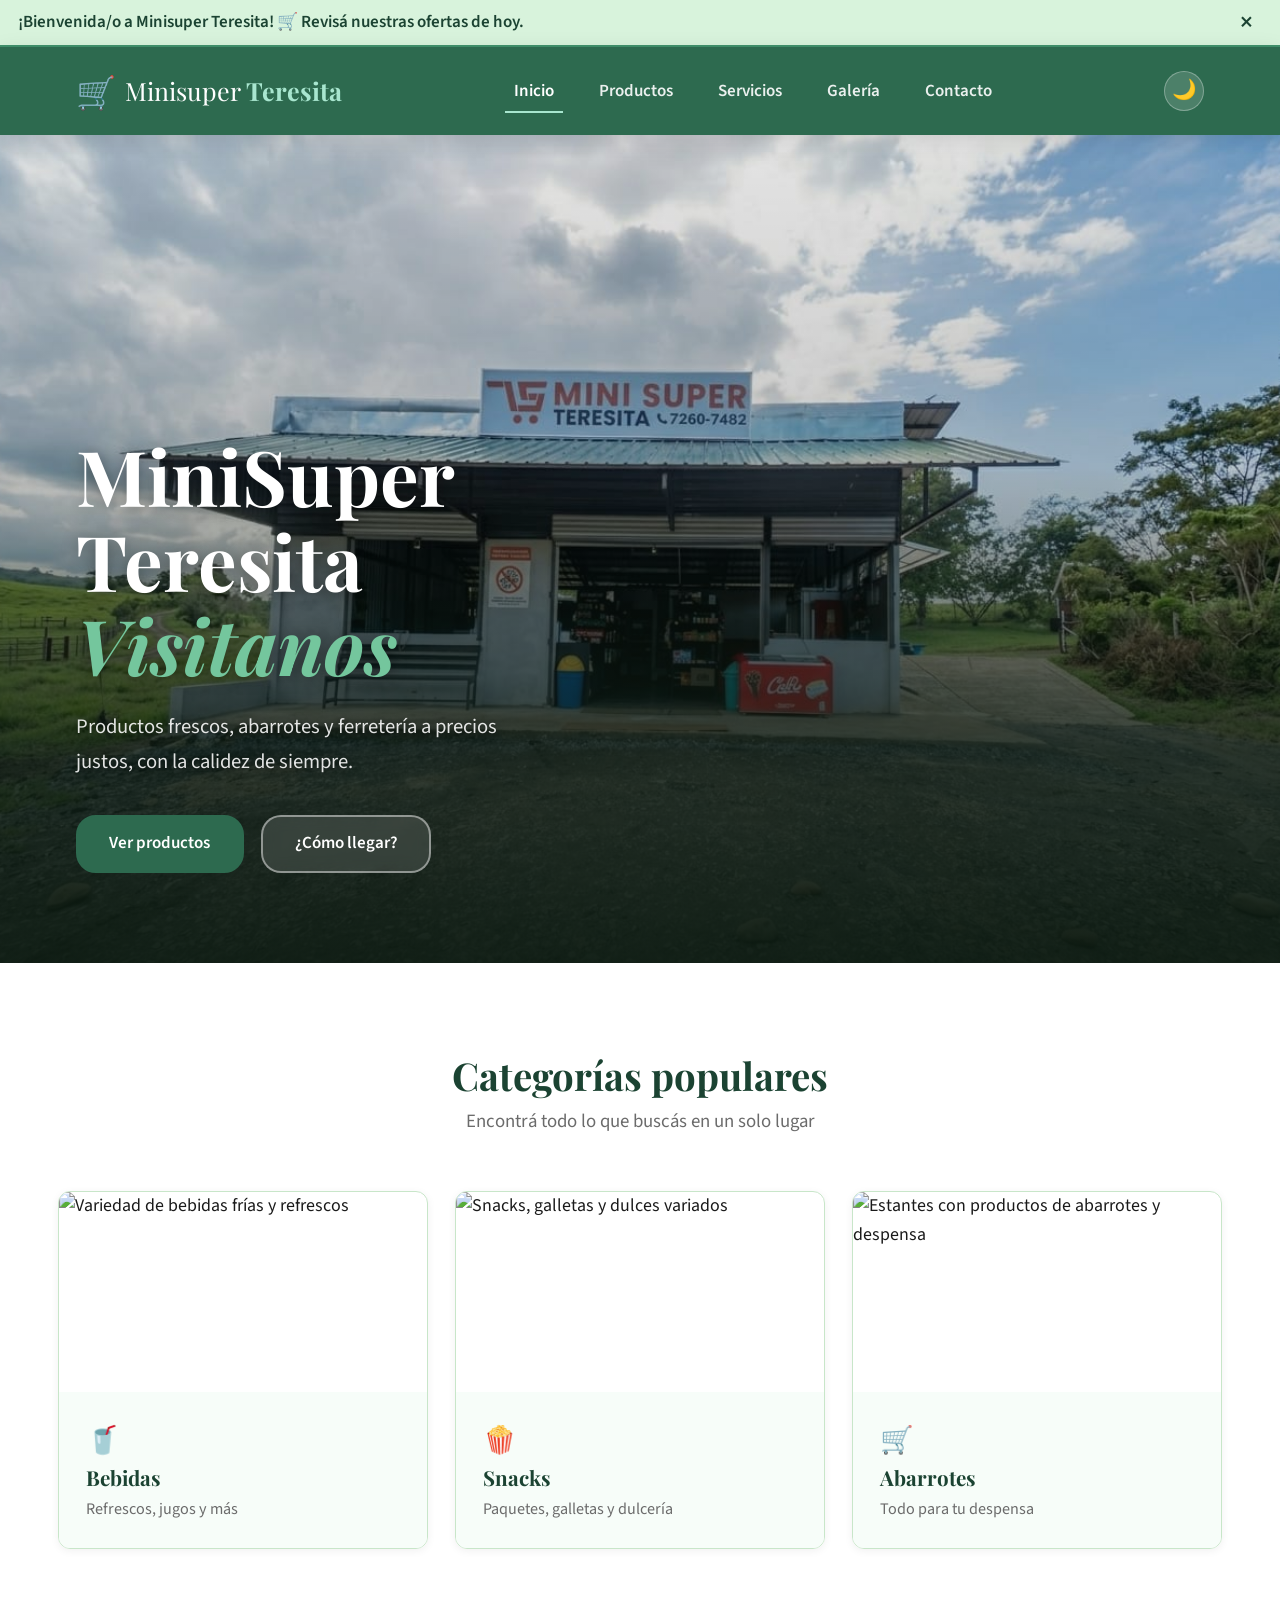
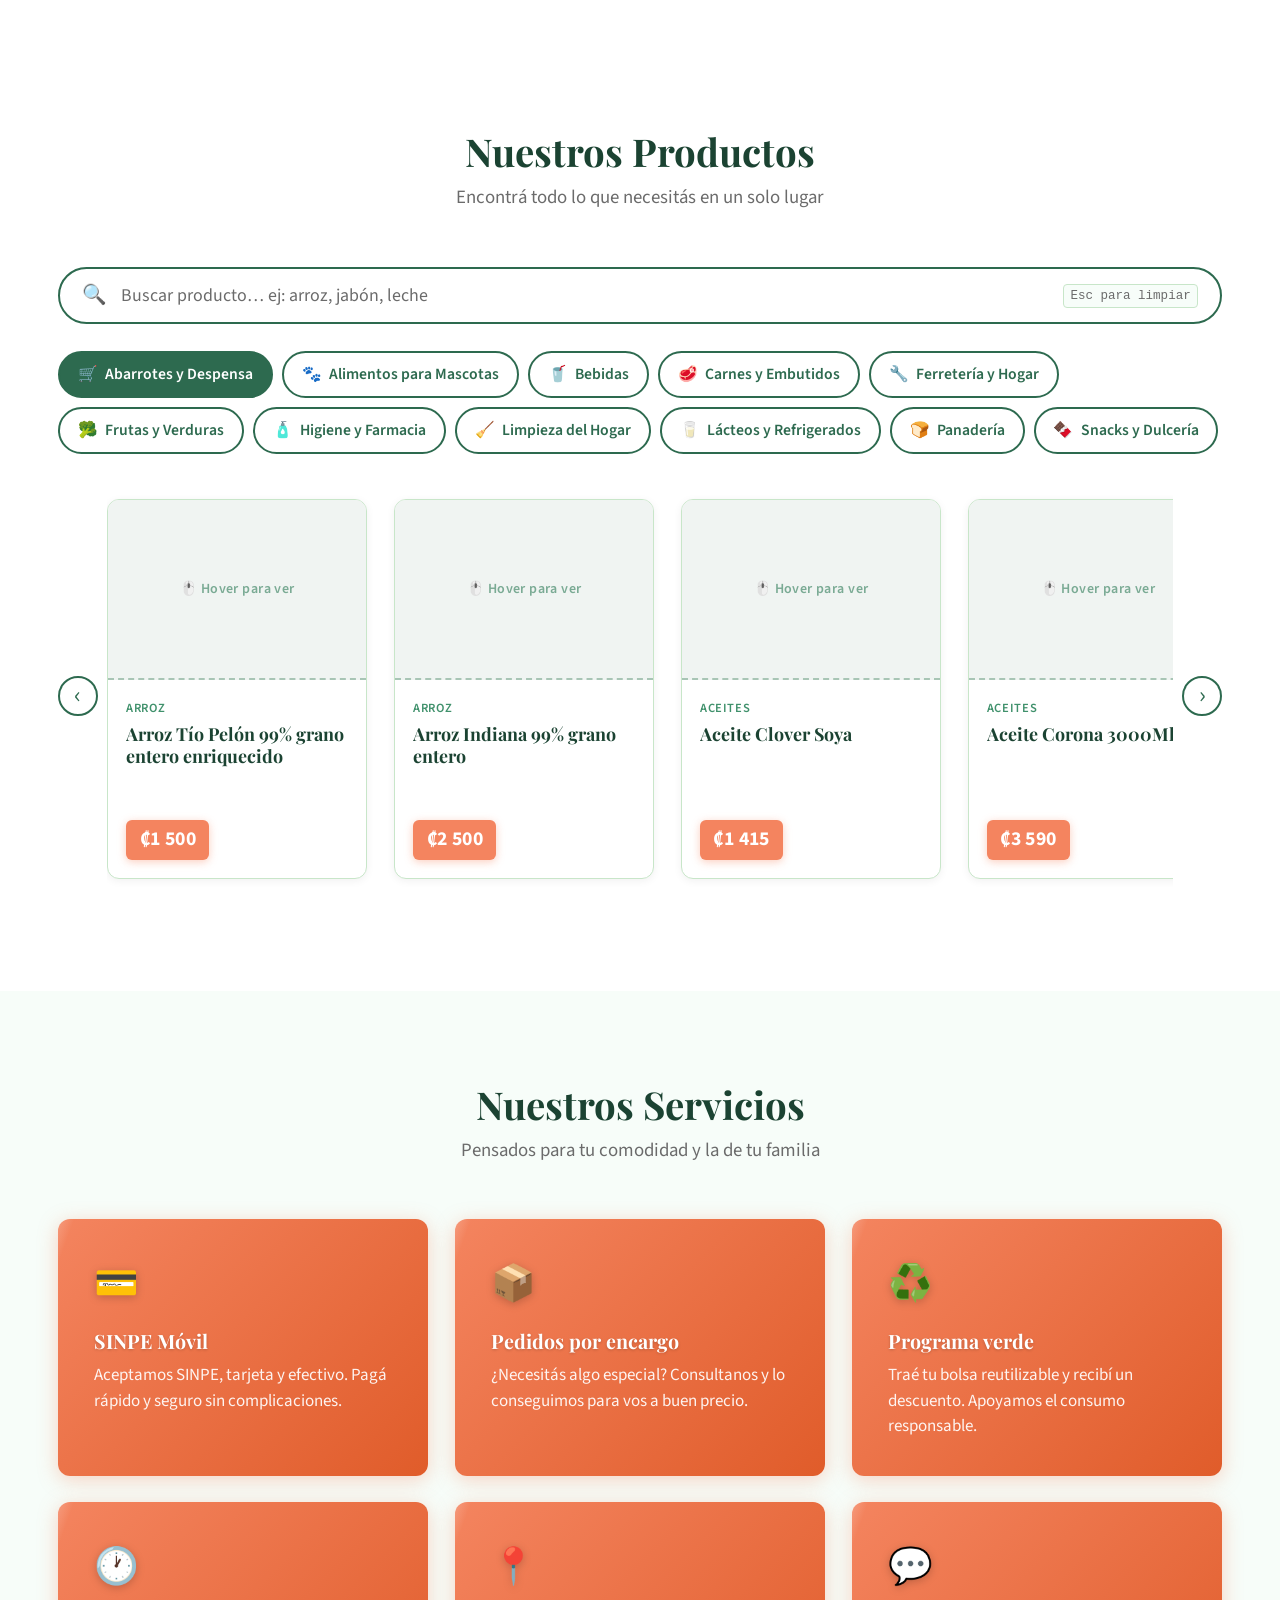
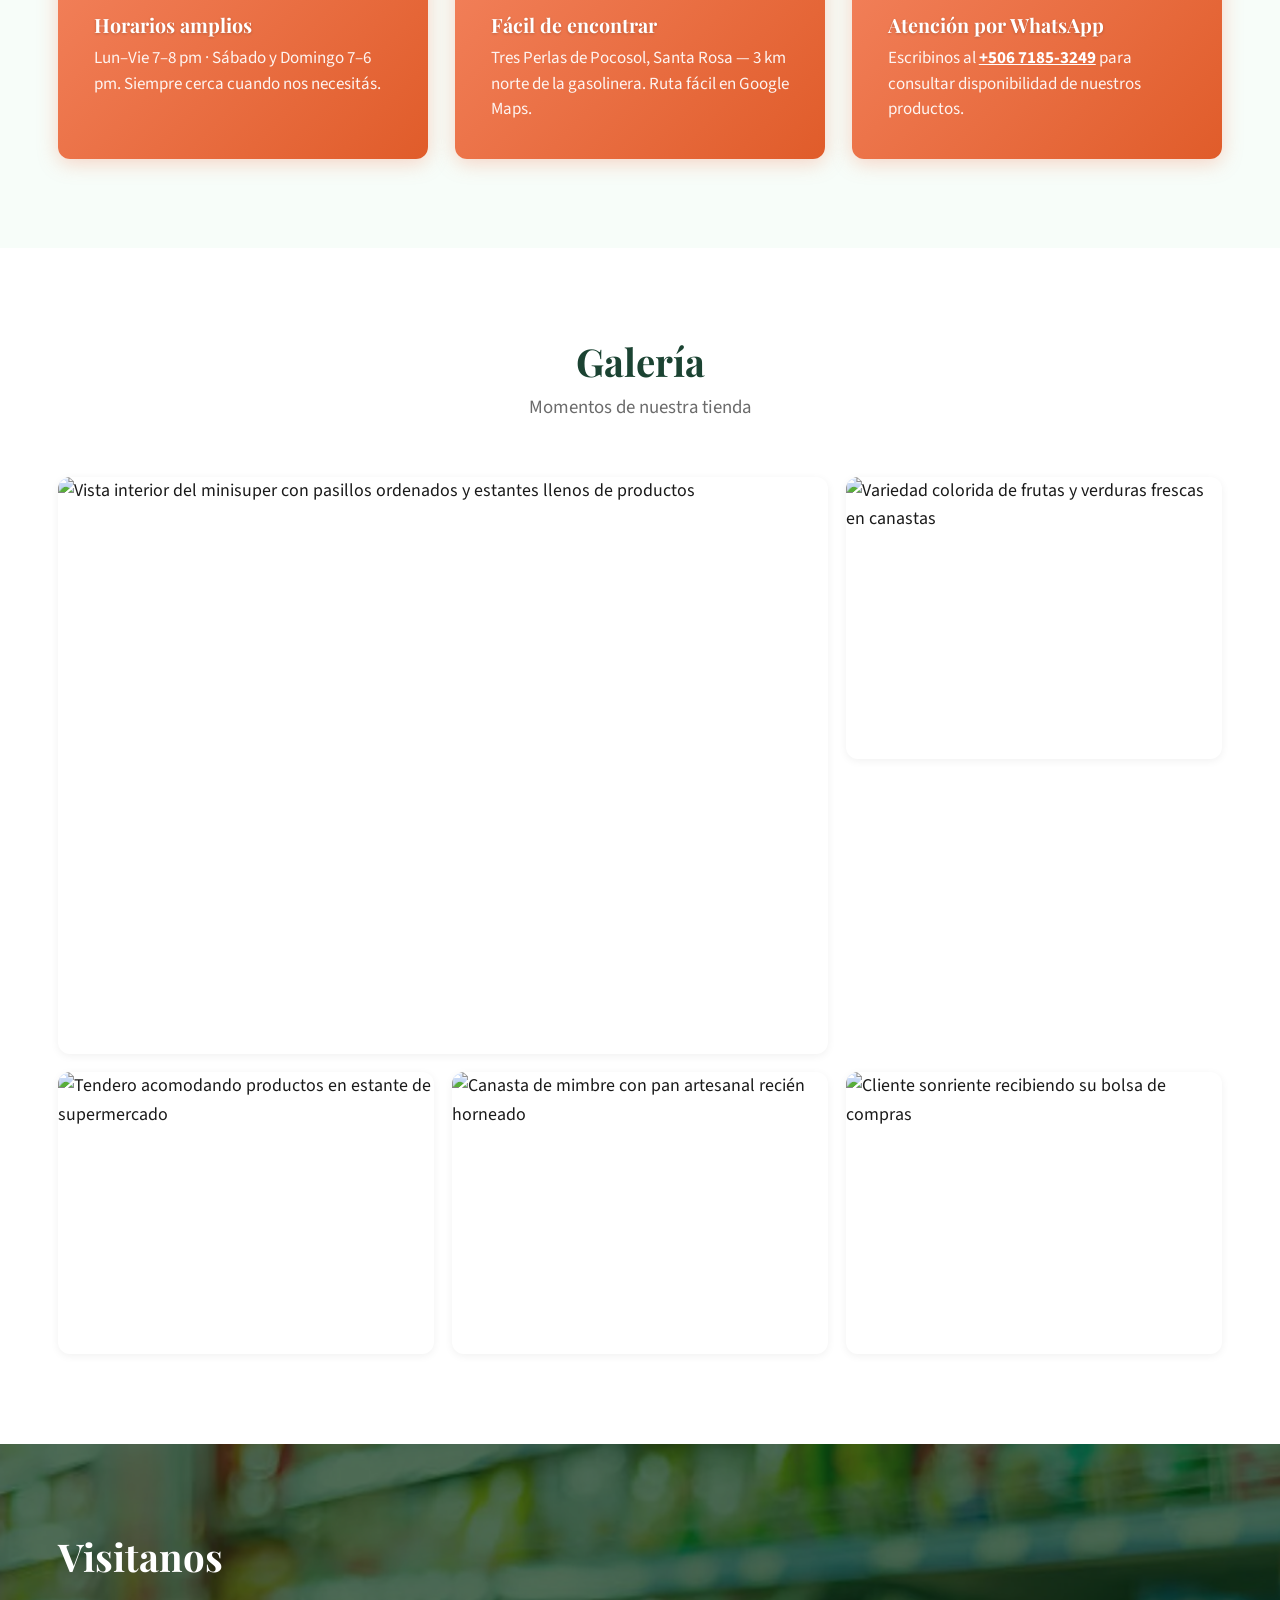
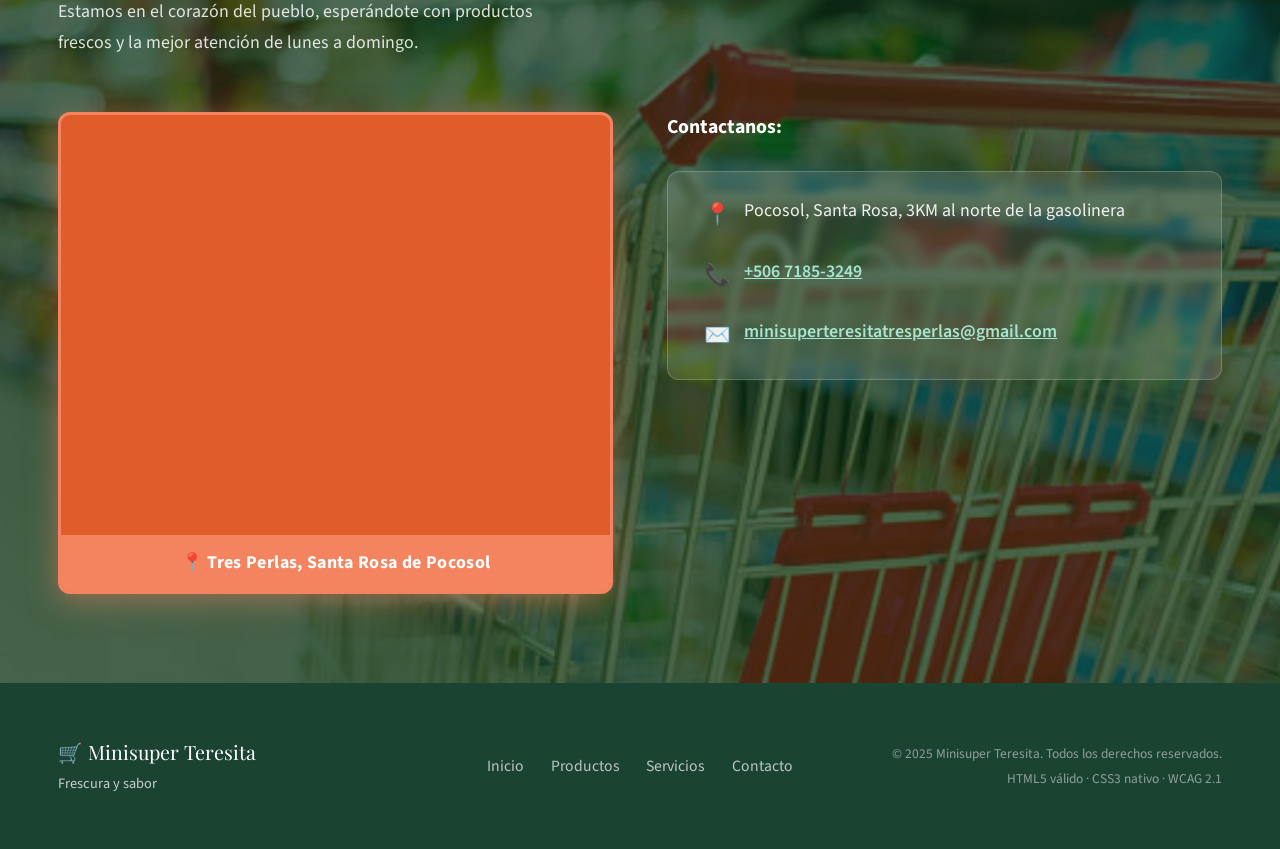
==== index.html @ 823a1089 "feat: se agregaron nuevos estilos y animaciones para la parte de Productos, servicios y contacto" ====
<!DOCTYPE html>
<html lang="es">
<head>
  <meta charset="UTF-8">
  <meta name="viewport" content="width=device-width, initial-scale=1.0">
  <meta name="description" content="Minisuper Teresita – Tu tienda de confianza con productos frescos, abarrotes y más al mejor precio en Pocosol, Santa Rosa.">
  <meta name="theme-color" content="#2d6a4f">
  <title>Minisuper Teresita – Frescura y sabor de barrio</title>

  <link rel="preconnect" href="https://fonts.googleapis.com">
  <link rel="preconnect" href="https://fonts.gstatic.com" crossorigin>
  <link href="https://fonts.googleapis.com/css2?family=Playfair+Display:wght@700;900&family=Source+Sans+3:wght@400;600&display=swap" rel="stylesheet">
  <link rel="preload" href="img/Portada.jpeg" as="image" fetchpriority="high">
  <link rel="stylesheet" href="css/styles.css">
</head>

<body>

  <div id="welcome-banner" class="welcome-banner" role="alert" aria-live="polite" aria-atomic="true">
    <p>¡Bienvenida/o a Minisuper Teresita! 🛒 Revisá nuestras ofertas de hoy.</p>
    <button id="close-banner" class="banner-close" aria-label="Cerrar mensaje de bienvenida">×</button>
  </div>

  <header class="site-header">
    <div class="header-inner">
      <a href="#inicio" class="logo" aria-label="Minisuper Teresita – página de inicio">
        <span class="logo-icon" aria-hidden="true">🛒</span>
        <span class="logo-text">Minisuper <strong>Teresita</strong></span>
      </a>
      <nav class="main-nav" id="main-nav" aria-label="Navegación principal">
        <ul class="nav-list">
          <li><a href="#inicio"    class="nav-link">Inicio</a></li>
          <li><a href="#productos" class="nav-link">Productos</a></li>
          <li><a href="#servicios" class="nav-link">Servicios</a></li>
          <li><a href="#galeria"   class="nav-link">Galería</a></li>
          <li><a href="#contacto"  class="nav-link">Contacto</a></li>
        </ul>
      </nav>
      <button id="theme-toggle" class="theme-toggle" aria-pressed="false" aria-label="Activar modo oscuro">
        <span id="theme-icon" aria-hidden="true">🌙</span>
      </button>
      <button class="nav-toggle" id="nav-toggle"
              aria-controls="main-nav"
              aria-expanded="false"
              aria-label="Abrir menú de navegación">
        <span class="hamburger" aria-hidden="true"></span>
      </button>
    </div>
  </header>

  <main id="main-content">
    <a href="#main-content" class="skip-link">Saltar al contenido principal</a>

    <!-- HERO — imagen real de portada -->
    <section id="inicio" class="hero" aria-labelledby="hero-titulo">
      <img
        class="hero-bg-img"
        src="img/Portada.jpeg"
        alt=""
        aria-hidden="true"
        width="1440" height="700"
        fetchpriority="high">
      <div class="hero-inner">
        <div class="hero-content">
          <h1 id="hero-titulo" class="hero-title">
            MiniSuper Teresita<br>
            <em>Visitanos</em>
          </h1>
          <p class="hero-subtitle">
            Productos frescos, abarrotes y ferretería
            a precios justos, con la calidez de siempre.
          </p>
          <div class="hero-ctas">
            <a href="#productos" class="btn btn-primary">Ver productos</a>
            <a href="#contacto"  class="btn btn-hero-secondary">¿Cómo llegar?</a>
          </div>
        </div>
      </div>
    </section>

    <!-- CATEGORÍAS POPULARES -->
    <section id="categorias" class="categorias-section" aria-labelledby="cat-titulo">
      <div class="container">
        <header class="section-header">
          <h2 id="cat-titulo" class="section-title">Categorías populares</h2>
          <p class="section-subtitle">Encontrá todo lo que buscás en un solo lugar</p>
        </header>
        <div class="categorias-grid">
          <a href="#productos" class="cat-card" data-jump="bebidas" aria-label="Ir a Bebidas">
            <div class="cat-img-wrap">
              <img src="https://images.unsplash.com/photo-1581006852262-e4307cf6283a?w=600&q=80"
                   alt="Variedad de bebidas frías y refrescos" width="600" height="400" loading="lazy">
            </div>
            <div class="cat-info">
              <span class="cat-icon" aria-hidden="true">🥤</span>
              <h3>Bebidas</h3>
              <p>Refrescos, jugos y más</p>
            </div>
          </a>
          <a href="#productos" class="cat-card" data-jump="snacks-y-dulceria" aria-label="Ir a Snacks y Dulcería">
            <div class="cat-img-wrap">
              <img src="https://images.unsplash.com/photo-1621939514649-280e2ee25f60?w=600&q=80"
                   alt="Snacks, galletas y dulces variados" width="600" height="400" loading="lazy">
            </div>
            <div class="cat-info">
              <span class="cat-icon" aria-hidden="true">🍿</span>
              <h3>Snacks</h3>
              <p>Paquetes, galletas y dulcería</p>
            </div>
          </a>
          <a href="#productos" class="cat-card" data-jump="abarrotes-y-despensa" aria-label="Ir a Abarrotes y Despensa">
            <div class="cat-img-wrap">
              <img src="https://i.pinimg.com/736x/80/3a/be/803abee76d6c5ecb42abe6b5e089f3c4.jpg"
                   alt="Estantes con productos de abarrotes y despensa" width="600" height="400" loading="lazy">
            </div>
            <div class="cat-info">
              <span class="cat-icon" aria-hidden="true">🛒</span>
              <h3>Abarrotes</h3>
              <p>Todo para tu despensa</p>
            </div>
          </a>
        </div>
      </div>
    </section>

    <!-- PRODUCTOS -->
    <section id="productos" class="productos-section" aria-labelledby="productos-titulo">
      <div class="container">
        <header class="section-header">
          <h2 id="productos-titulo" class="section-title">Nuestros Productos</h2>
          <p class="section-subtitle">Encontrá todo lo que necesitás en un solo lugar</p>
        </header>

        <div class="productos-search-wrapper" role="search" aria-label="Buscar productos">
          <label for="productos-search" class="sr-only">Buscar productos</label>
          <div class="search-input-wrapper">
            <span class="search-icon" aria-hidden="true">🔍</span>
            <input
              type="search"
              id="productos-search"
              class="productos-search-input"
              placeholder="Buscar producto… ej: arroz, jabón, leche"
              autocomplete="off"
              aria-controls="search-results"
              aria-label="Buscar producto por nombre">
            <kbd class="search-esc-hint" aria-hidden="true">Esc para limpiar</kbd>
          </div>
        </div>

        <div id="search-results" class="search-results" aria-live="polite" aria-atomic="false"></div>

        <div id="catalogos-tabs" class="catalogos-tabs" role="tablist" aria-label="Categorías de productos"></div>
        <div id="catalogos-content" class="catalogos-content" aria-live="polite"></div>
      </div>
    </section>

    <!-- SERVICIOS -->
    <section id="servicios" class="servicios-section" aria-labelledby="servicios-titulo">
      <div class="container">
        <header class="section-header">
          <h2 id="servicios-titulo" class="section-title">Nuestros Servicios</h2>
          <p class="section-subtitle">Pensados para tu comodidad y la de tu familia</p>
        </header>
        <div class="servicios-cards">
          <div class="servicio-card">
            <span class="servicio-card-icon" aria-hidden="true">💳</span>
            <h3>SINPE Móvil</h3>
            <p>Aceptamos SINPE, tarjeta y efectivo. Pagá rápido y seguro sin complicaciones.</p>
          </div>
          <div class="servicio-card">
            <span class="servicio-card-icon" aria-hidden="true">📦</span>
            <h3>Pedidos por encargo</h3>
            <p>¿Necesitás algo especial? Consultanos y lo conseguimos para vos a buen precio.</p>
          </div>
          <div class="servicio-card">
            <span class="servicio-card-icon" aria-hidden="true">♻️</span>
            <h3>Programa verde</h3>
            <p>Traé tu bolsa reutilizable y recibí un descuento. Apoyamos el consumo responsable.</p>
          </div>
          <div class="servicio-card">
            <span class="servicio-card-icon" aria-hidden="true">🕐</span>
            <h3>Horarios amplios</h3>
            <p>Lun–Vie 7–8 pm · Sábado y Domingo 7–6 pm. Siempre cerca cuando nos necesitás.</p>
          </div>
          <div class="servicio-card">
            <span class="servicio-card-icon" aria-hidden="true">📍</span>
            <h3>Fácil de encontrar</h3>
            <p>Tres Perlas de Pocosol, Santa Rosa — 3 km norte de la gasolinera. Ruta fácil en Google Maps.</p>
          </div>
          <div class="servicio-card">
            <span class="servicio-card-icon" aria-hidden="true">💬</span>
            <h3>Atención por WhatsApp</h3>
            <p>Escribinos al <a href="https://wa.me/50671853249" target="_blank" rel="noopener">+506 7185-3249</a> para consultar disponibilidad de nuestros productos.</p>
          </div>
        </div>
      </div>
    </section>

    <!-- GALERÍA -->
    <section id="galeria" class="galeria-section" aria-labelledby="galeria-titulo">
      <div class="container">
        <header class="section-header">
          <h2 id="galeria-titulo" class="section-title">Galería</h2>
          <p class="section-subtitle">Momentos de nuestra tienda</p>
        </header>
        <div class="galeria-grid">
          <figure class="galeria-item galeria-featured">
            <img
              src="https://images.unsplash.com/photo-1542838132-92c53300491e?w=800&q=80"
              alt="Vista interior del minisuper con pasillos ordenados y estantes llenos de productos"
              width="800" height="500" loading="lazy">
            <figcaption>Nuestra tienda, siempre ordenada para vos</figcaption>
          </figure>
          <figure class="galeria-item">
            <img
              src="https://images.unsplash.com/photo-1610832958506-aa56368176cf?w=400&q=80"
              alt="Variedad colorida de frutas y verduras frescas en canastas"
              width="400" height="300" loading="lazy">
            <figcaption>Verduras frescas cada mañana</figcaption>
          </figure>
          <figure class="galeria-item">
            <img
              src="https://images.unsplash.com/photo-1556909114-f6e7ad7d3136?w=400&q=80"
              alt="Tendero acomodando productos en estante de supermercado"
              width="400" height="300" loading="lazy">
            <figcaption>Atención personalizada siempre</figcaption>
          </figure>
          <figure class="galeria-item">
            <img
              src="https://images.unsplash.com/photo-1506617564039-2f3b650b7010?w=400&q=80"
              alt="Canasta de mimbre con pan artesanal recién horneado"
              width="400" height="300" loading="lazy">
            <figcaption>Panadería artesanal diaria</figcaption>
          </figure>
          <figure class="galeria-item">
            <img
              src="https://images.unsplash.com/photo-1472099645785-5658abf4ff4e?w=400&q=80"
              alt="Cliente sonriente recibiendo su bolsa de compras"
              width="400" height="300" loading="lazy">
            <figcaption>Clientes satisfechos, nuestra recompensa</figcaption>
          </figure>
        </div>
      </div>
    </section>

    <!-- CONTACTO -->
    <section id="contacto" class="contacto-section" aria-labelledby="contacto-titulo">
      <div class="container">
        <div class="contacto-header">
          <div>
            <h2 id="contacto-titulo" class="section-title light">Visitanos</h2>
            <p class="contacto-desc">
              Estamos en el corazón del pueblo, esperándote con productos frescos
              y la mejor atención de lunes a domingo.
            </p>
          </div>
          <ul class="contacto-datos" style="display:none">
            <li><span aria-hidden="true">📍</span> Tres Perlas de Pocosol, Santa Rosa, 3KM al norte de la gasolinera</li>
            <li><span aria-hidden="true">📞</span> <a href="tel:+50671853249" class="contact-link-light">+506 7185-3249</a></li>
            <li><span aria-hidden="true">✉️</span> <a href="mailto:minisuperteresitatresperlas@gmail.com" class="contact-link-light">minisuperteresitatresperlas@gmail.com</a></li>
          </ul>
        </div>
        <div class="contacto-layout">

          <!-- MAPA -->
          <div class="mapa-wrapper">
            <iframe
              src="https://www.google.com/maps/embed?pb=!1m14!1m12!1m3!1d1960.6980757800761!2d-84.534711!3d10.649384!2m3!1f0!2f0!3f0!3m2!1i1024!2i768!4f13.1!5e0!3m2!1ses-419!2scr!4v1780970089266!5m2!1ses-419!2scr"
              width="100%" height="100%"
              style="border:0; display:block; border-radius: 12px; min-height: 420px;"
              allowfullscreen loading="lazy"
              referrerpolicy="no-referrer-when-downgrade"
              title="Mapa de ubicación de Minisuper Teresita en Tres Perlas de Pocosol, Santa Rosa, Alajuela, Costa Rica">
            </iframe>
              <div class="mapa-label">
              📍 Tres Perlas, Santa Rosa de Pocosol
              </div>
          </div>

          <!-- CONTACTO PANEL -->
          <aside class="resenas-panel" aria-label="Información de contacto">
            <p class="resenas-panel-title">
              <span aria-hidden="true"></span> Contactanos:
            </p>

            <div class="contacto-panel-info">
              <ul class="contacto-panel-lista">
                <li>
                  <span class="contacto-panel-icono" aria-hidden="true">📍</span>
                  <span>Pocosol, Santa Rosa, 3KM al norte de la gasolinera</span>
                </li>
                <li>
                  <span class="contacto-panel-icono" aria-hidden="true">📞</span>
                  <a href="tel:+50671853249" class="contact-link-light">+506 7185-3249</a>
                </li>
                <li>
                  <span class="contacto-panel-icono" aria-hidden="true">✉️</span>
                  <a href="mailto: minisuperteresitatresperlas@gmail.com" class="contact-link-light">minisuperteresitatresperlas@gmail.com</a>
                </li>
              </ul>
            </div>
          </aside>

        </div>
      </div>
    </section>
  </main>
</main>

  <footer class="site-footer" aria-label="Pie de página del sitio">
    <div class="container footer-layout">
      <div class="footer-brand">
        <p class="footer-logo"><span aria-hidden="true">🛒</span> Minisuper Teresita</p>
        <p class="footer-tagline">Frescura y sabor </p>
      </div>
      <nav class="footer-nav" aria-label="Navegación del pie de página">
        <ul>
          <li><a href="#inicio">Inicio</a></li>
          <li><a href="#productos">Productos</a></li>
          <li><a href="#servicios">Servicios</a></li>
          <li><a href="#contacto">Contacto</a></li>
        </ul>
      </nav>
      <div class="footer-legal">
        <small>&copy; <time datetime="2025">2025</time> Minisuper Teresita. Todos los derechos reservados.</small>
        <small>HTML5 válido · CSS3 nativo · WCAG 2.1</small>
      </div>
    </div>
  </footer>

  <script src="js/scripts.js"></script>
</body>
</html>
---- css/styles.css ----
/* =====================================================================
   MINISUPER TERESITA — styles.css
   Estructura: Variables → Reset → Base → Componentes → Secciones
               → Modo Oscuro → Media Queries (Breakpoints)
   ===================================================================== */


/* =====================================================================
   1. CUSTOM PROPERTIES (Variables CSS)
   ===================================================================== */
:root {
  /* Paleta de color — modo claro */
  --color-verde-oscuro: #1b4332;
  --color-verde-medio:  #2d6a4f;
  --color-verde-claro:  #40916c;
  --color-verde-suave:  #d8f3dc;
  --color-acento:       #f4845f;
  --color-naranja:      #f4845f;
  --color-naranja-oscuro: #e05c2a;

  --color-texto-principal:  #1a1a1a;
  --color-texto-secundario: #4a4a4a;
  --color-texto-suave:      #6b6b6b;

  --bg-pagina:      #ffffff;
  --bg-seccion-alt: #f7fdf9;
  --bg-aside:       #eaf6ee;
  --bg-header:      #2d6a4f;
  --bg-footer:      #1b4332;

  --border-color:     #c8e6c9;
  --border-radius-sm: 6px;
  --border-radius-md: 12px;
  --border-radius-lg: 20px;

  --font-display: 'Playfair Display', Georgia, serif;
  --font-body:    'Source Sans 3', 'Segoe UI', sans-serif;

  --space-xs:  0.5rem;
  --space-sm:  1rem;
  --space-md:  1.5rem;
  --space-lg:  2rem;
  --space-xl:  3rem;
  --space-2xl: 5rem;

  --shadow-sm: 0 2px 8px rgba(0,0,0,.06);
  --shadow-md: 0 4px 20px rgba(0,0,0,.10);
  --shadow-lg: 0 8px 40px rgba(0,0,0,.14);

  --transition-fast:   150ms ease;
  --transition-normal: 250ms ease;

  /* Altura fija para tarjetas de producto */
  --card-height:     380px;
  --card-img-height: 180px;
}


/* =====================================================================
   2. RESET MODERNO
   ===================================================================== */
*, *::before, *::after {
  box-sizing: border-box;
  margin: 0;
  padding: 0;
}

html {
  scroll-behavior: smooth;
  font-size: 112%;
}

body {
  font-family: var(--font-body);
  color: var(--color-texto-principal);
  background-color: var(--bg-pagina);
  line-height: 1.6;
  overflow-x: hidden;
  transition: background-color var(--transition-normal), color var(--transition-normal);
}

img, video {
  max-width: 100%;
  height: auto;
  display: block;
}

input, button, textarea, select { font: inherit; }

@media (prefers-reduced-motion: reduce) {
  *, *::before, *::after {
    animation-duration: .01ms !important;
    transition-duration: .01ms !important;
    scroll-behavior: auto !important;
  }
}


/* =====================================================================
   3. ACCESIBILIDAD — SKIP LINK
   ===================================================================== */
.skip-link {
  position: fixed;
  top: 1rem;
  left: 50%;
  transform: translateX(-50%) translateY(-200%);
  background: var(--color-verde-oscuro);
  color: #fff;
  padding: 0.75rem 1.5rem;
  border-radius: var(--border-radius-md);
  font-weight: 600;
  text-decoration: none;
  z-index: 9999;
  transition: transform var(--transition-fast);
}
.skip-link:focus {
  transform: translateX(-50%) translateY(0);
}


/* =====================================================================
   4. ACCESIBILIDAD — ESTADO :focus-visible
   ===================================================================== */
:focus-visible {
  outline: 3px solid var(--color-verde-claro);
  outline-offset: 3px;
  border-radius: 3px;
}
:focus:not(:focus-visible) { outline: none; }


/* =====================================================================
   5. TIPOGRAFÍA
   ===================================================================== */
h1, h2, h3, h4, h5, h6 {
  font-family: var(--font-display);
  line-height: 1.2;
  color: var(--color-verde-oscuro);
}
h1 { font-size: clamp(2rem, 5vw, 3.5rem); }
h2 { font-size: clamp(1.6rem, 3vw, 2.4rem); }
h3 { font-size: clamp(1.1rem, 2vw, 1.35rem); }

a {
  color: var(--color-verde-medio);
  text-decoration: underline;
  transition: color var(--transition-fast);
}
a:hover { color: var(--color-verde-claro); }


/* =====================================================================
   6. CONTENEDOR CENTRAL
   ===================================================================== */
.container {
  width: 100%;
  max-width: 1200px;
  margin: 0 auto;
  padding: 0 var(--space-sm);
}


/* =====================================================================
   7. BANNER DE BIENVENIDA
   ===================================================================== */
.welcome-banner {
  background: var(--color-verde-suave);
  border-bottom: 2px solid var(--color-verde-claro);
  padding: var(--space-xs) var(--space-sm);
  display: flex;
  align-items: center;
  justify-content: space-between;
  gap: var(--space-sm);
  font-size: 0.95rem;
  color: var(--color-verde-oscuro);
  font-weight: 600;
}
.welcome-banner.hidden { display: none; }

.banner-close {
  background: transparent;
  border: none;
  cursor: pointer;
  font-size: 1.4rem;
  color: var(--color-verde-oscuro);
  line-height: 1;
  padding: 0 var(--space-xs);
  border-radius: 50%;
  transition: background-color var(--transition-fast);
}
.banner-close:hover { background-color: var(--color-verde-claro); color: #fff; }


/* =====================================================================
   8. HEADER Y NAVEGACIÓN
   ===================================================================== */
.site-header {
  position: sticky;
  top: 0;
  z-index: 100;
  background-color: var(--bg-header);
  box-shadow: var(--shadow-md);
}

.header-inner {
  display: flex;
  align-items: center;
  justify-content: space-between;
  gap: var(--space-sm);
  padding: var(--space-sm) var(--space-lg);
  max-width: 1200px;
  margin: 0 auto;
}

.logo {
  display: flex;
  align-items: center;
  gap: var(--space-xs);
  text-decoration: none;
  font-family: var(--font-display);
  font-size: 1.4rem;
  color: #fff;
  white-space: nowrap;
}
.logo strong { color: #a8e6cf; }
.logo-icon { font-size: 1.8rem; }

.nav-list {
  display: flex;
  align-items: center;
  gap: var(--space-md);
  list-style: none;
}

.nav-link {
  color: rgba(255,255,255,0.9);
  text-decoration: none;
  font-weight: 600;
  font-size: 0.95rem;
  padding: var(--space-xs);
  border-radius: var(--border-radius-sm);
  transition: color var(--transition-fast);
  position: relative;
}
.nav-link::after {
  content: '';
  position: absolute;
  bottom: -2px; left: 0;
  width: 0; height: 2px;
  background: #a8e6cf;
  transition: width var(--transition-normal);
}
.nav-link:hover::after,
.nav-link:focus-visible::after { width: 100%; }
.nav-link:hover { color: #fff; }
.nav-link[aria-current="location"] { color: #fff; }
.nav-link[aria-current="location"]::after { width: 100%; }

.theme-toggle {
  background: rgba(255,255,255,0.15);
  border: 1px solid rgba(255,255,255,0.3);
  border-radius: 50%;
  width: 40px; height: 40px;
  display: flex;
  align-items: center;
  justify-content: center;
  cursor: pointer;
  font-size: 1.1rem;
  transition: background-color var(--transition-fast), transform var(--transition-fast);
  flex-shrink: 0;
}
.theme-toggle:hover { background: rgba(255,255,255,0.3); transform: rotate(20deg); }

.nav-toggle {
  display: none;
  background: transparent;
  border: none;
  cursor: pointer;
  padding: var(--space-xs);
}
.hamburger,
.hamburger::before,
.hamburger::after {
  display: block;
  width: 24px; height: 2px;
  background: #fff;
  border-radius: 2px;
  transition: transform var(--transition-normal), opacity var(--transition-normal);
}
.hamburger { position: relative; }
.hamburger::before,
.hamburger::after { content: ''; position: absolute; left: 0; }
.hamburger::before { top: -7px; }
.hamburger::after  { top:  7px; }
.nav-toggle[aria-expanded="true"] .hamburger { background: transparent; }
.nav-toggle[aria-expanded="true"] .hamburger::before { transform: rotate(45deg) translate(5px, 5px); }
.nav-toggle[aria-expanded="true"] .hamburger::after  { transform: rotate(-45deg) translate(5px, -5px); }


/* =====================================================================
   9. HERO SECTION
   ===================================================================== */
.hero {
  position: relative;
  min-height: 92vh;
  display: flex;
  align-items: flex-end;
  overflow: hidden;
  background: #0d1b12;
}

.hero::before {
  content: '';
  position: absolute;
  inset: 0;
  background: linear-gradient(
    to bottom,
    rgba(0, 0, 0, 0.10) 0%,
    rgba(0, 0, 0, 0.20) 40%,
    rgba(13, 27, 18, 0.82) 75%,
    rgba(13, 27, 18, 0.96) 100%
  );
  z-index: 1;
  pointer-events: none;
}

.hero-bg-img {
  position: absolute;
  inset: 0;
  width: 100%;
  height: 100%;
  object-fit: cover;
  object-position: center 30%;
  z-index: 0;
}

.hero-inner {
  position: relative;
  z-index: 2;
  width: 100%;
  max-width: 1200px;
  margin: 0 auto;
  padding: var(--space-2xl) var(--space-lg);
  display: block;
}

.hero-content {
  max-width: 640px;
}

.hero-badge {
  display: inline-block;
  background: rgba(255, 255, 255, 0.15);
  backdrop-filter: blur(8px);
  -webkit-backdrop-filter: blur(8px);
  border: 1px solid rgba(255, 255, 255, 0.25);
  color: #fff;
  font-size: 0.85rem;
  font-weight: 600;
  padding: 0.35rem 1rem;
  border-radius: 2rem;
  margin-bottom: 1.25rem;
  letter-spacing: 0.03em;
}

.hero-title {
  font-size: clamp(2.8rem, 6vw, 5rem);
  color: #ffffff;
  line-height: 1.1;
  margin-bottom: 1.25rem;
  text-shadow: 0 2px 16px rgba(0,0,0,0.4);
}
.hero-title em {
  font-style: italic;
  color: #74c69d;
}

.hero-subtitle {
  font-size: 1.15rem;
  color: rgba(255, 255, 255, 0.88);
  margin-bottom: 2rem;
  max-width: 480px;
  line-height: 1.7;
  text-shadow: 0 1px 8px rgba(0,0,0,0.5);
}

.hero-ctas {
  display: flex;
  gap: var(--space-sm);
  flex-wrap: wrap;
}


/* =====================================================================
   10. BOTONES
   ===================================================================== */
.btn {
  display: inline-flex;
  align-items: center;
  justify-content: center;
  padding: 0.75rem 1.75rem;
  border-radius: var(--border-radius-lg);
  font-weight: 600;
  font-size: 0.95rem;
  text-decoration: none;
  border: 2px solid transparent;
  cursor: pointer;
  transition:
    background-color var(--transition-fast),
    color var(--transition-fast),
    border-color var(--transition-fast),
    transform var(--transition-fast),
    box-shadow var(--transition-fast);
  white-space: nowrap;
}
.btn:hover  { transform: translateY(-2px); box-shadow: var(--shadow-md); }
.btn:active { transform: translateY(0); box-shadow: none; }

.btn-primary { background-color: var(--color-verde-medio); color: #fff; border-color: var(--color-verde-medio); }
.btn-primary:hover { background-color: var(--color-verde-oscuro); border-color: var(--color-verde-oscuro); color: #fff; }

.btn-secondary { background-color: transparent; color: var(--color-verde-oscuro); border-color: var(--color-verde-medio); }
.btn-secondary:hover { background-color: var(--color-verde-medio); color: #fff; }

.btn-hero-secondary {
  display: inline-flex;
  align-items: center;
  justify-content: center;
  padding: 0.75rem 1.75rem;
  border-radius: var(--border-radius-lg);
  font-weight: 600;
  font-size: 0.95rem;
  text-decoration: none;
  cursor: pointer;
  background: rgba(255,255,255,0.12);
  backdrop-filter: blur(8px);
  -webkit-backdrop-filter: blur(8px);
  border: 2px solid rgba(255,255,255,0.45);
  color: #fff;
  transition: background 200ms ease, border-color 200ms ease, transform 150ms ease;
  white-space: nowrap;
}
.btn-hero-secondary:hover {
  background: rgba(255,255,255,0.22);
  border-color: rgba(255,255,255,0.75);
  transform: translateY(-2px);
  color: #fff;
}
.btn-hero-secondary:focus-visible {
  outline: 3px solid #74c69d;
  outline-offset: 3px;
}

.btn-form {
  width: 100%;
  background-color: #fff;
  color: var(--color-verde-oscuro);
  border-color: #fff;
  font-size: 1rem;
}
.btn-form:hover { background-color: var(--color-verde-suave); color: var(--color-verde-oscuro); border-color: var(--color-verde-suave); }


/* =====================================================================
   11. SECCIÓN DE PRODUCTOS
   ===================================================================== */
.productos-section {
  padding: var(--space-2xl) 0;
  background-color: var(--bg-pagina);
}

.section-header {
  text-align: center;
  margin-bottom: var(--space-xl);
}
.section-title    { margin-bottom: var(--space-xs); color: var(--color-verde-oscuro); }
.section-subtitle { color: var(--color-texto-suave); font-size: 1.05rem; }

.catalogos-tabs {
  display: flex;
  flex-wrap: wrap;
  gap: 0.5rem;
  margin-bottom: 2rem;
}

.catalogo-tab {
  display: flex;
  align-items: center;
  gap: 0.4rem;
  padding: 0.5rem 1rem;
  background: transparent;
  border: 2px solid var(--color-verde-medio);
  border-radius: 2rem;
  color: var(--color-verde-medio);
  font-size: 0.875rem;
  font-weight: 600;
  cursor: pointer;
  transition: background var(--transition-fast), color var(--transition-fast);
}
.catalogo-tab:hover,
.catalogo-tab--active {
  background: var(--color-verde-medio);
  color: #fff;
}
.catalogo-tab:focus-visible {
  outline: 3px solid var(--color-verde-medio);
  outline-offset: 2px;
}

.catalogo-panel[hidden] { display: none; }

.productos-grid {
  display: grid;
  grid-template-columns: repeat(auto-fill, minmax(260px, 1fr));
  gap: var(--space-lg);
  list-style: none;
  padding: 0;
}

/* ── Tarjetas con altura fija uniforme ── */
.producto-card {
  background: #fff;
  border: 1px solid var(--border-color);
  border-radius: var(--border-radius-md);
  overflow: hidden;
  box-shadow: var(--shadow-sm);
  transition: transform var(--transition-normal), box-shadow var(--transition-normal);
  display: flex;
  flex-direction: column;
  height: var(--card-height);
}
.producto-card:hover { transform: translateY(-4px); box-shadow: var(--shadow-lg); }

.card-img-wrapper {
  position: relative;
  overflow: hidden;
  height: var(--card-img-height);
  flex-shrink: 0;
}
.card-img-wrapper img {
  width: 100%; height: 100%;
  object-fit: cover;
  transition: transform 400ms ease;
}
.producto-card:hover .card-img-wrapper img { transform: scale(1.05); }

.card-img-placeholder {
  width: 100%; height: 100%;
  background: #f0f4f2;
  display: flex;
  flex-direction: column;
  align-items: center;
  justify-content: center;
  gap: 0.4rem;
  border-bottom: 2px dashed #a8c5b5;
}
.img-placeholder-icon { font-size: 2rem; opacity: 0.4; }
.img-placeholder-text { font-size: 0.7rem; color: #7aaa94; font-family: monospace; }

.card-body {
  padding: var(--space-sm);
  display: flex;
  flex-direction: column;
  flex: 1;
  gap: 0.3rem;
  overflow: hidden;
}

.card-subcat {
  display: inline-block;
  font-size: 0.7rem;
  font-weight: 600;
  text-transform: uppercase;
  letter-spacing: 0.05em;
  color: var(--color-verde-claro);
  white-space: nowrap;
  overflow: hidden;
  text-overflow: ellipsis;
}

.card-title {
  font-size: 1rem;
  color: var(--color-verde-oscuro);
  display: -webkit-box;
  -webkit-line-clamp: 3;
  -webkit-box-orient: vertical;
  overflow: hidden;
  flex: 1;
}

/* ── PRECIO en cuadro naranja destacado ── */
.card-price {
  display: flex;
  align-items: center;
  gap: var(--space-xs);
  margin-top: auto;
  padding-top: 0.4rem;
  flex-shrink: 0;
}

.price-amount {
  display: inline-block;
  font-size: 1.1rem;
  font-weight: 700;
  color: #fff;
  background: var(--color-naranja);
  padding: 0.25rem 0.75rem;
  border-radius: var(--border-radius-sm);
  box-shadow: 0 2px 8px rgba(244,132,95,0.4);
  letter-spacing: 0.02em;
}
.price-old { font-size: 0.9rem; color: var(--color-texto-suave); text-decoration: line-through; }

.catalogo-error {
  padding: 2rem;
  text-align: center;
  color: #c0392b;
}


/* =====================================================================
   12. SECCIÓN SERVICIOS
   ===================================================================== */
.servicios-section {
  padding: var(--space-2xl) 0;
  background-color: var(--bg-seccion-alt);
}

.servicios-layout {
  display: grid;
  grid-template-columns: 2fr 1fr;
  gap: var(--space-xl);
  align-items: start;
}

.servicios-list {
  display: flex;
  flex-direction: column;
  gap: var(--space-md);
  list-style: none;
  padding: 0;
}

.servicio-item {
  display: flex;
  align-items: flex-start;
  gap: var(--space-md);
  background: #fff;
  padding: var(--space-md);
  border-radius: var(--border-radius-md);
  border-left: 4px solid var(--color-verde-medio);
  box-shadow: var(--shadow-sm);
  transition: border-left-color var(--transition-fast), box-shadow var(--transition-fast);
}
.servicio-item:hover { border-left-color: var(--color-acento); box-shadow: var(--shadow-md); }

.servicio-icon { font-size: 2rem; flex-shrink: 0; }
.servicio-item h3 { margin-bottom: 0.25rem; color: var(--color-verde-oscuro); }
.servicio-item p  { font-size: 0.9rem; color: var(--color-texto-secundario); }

.info-aside {
  background: var(--bg-aside);
  border: 1px solid var(--border-color);
  border-radius: var(--border-radius-md);
  padding: var(--space-lg);
  position: sticky;
  top: 90px;
}

.aside-title {
  font-size: 1.3rem;
  color: var(--color-verde-oscuro);
  margin-bottom: var(--space-md);
  padding-bottom: var(--space-xs);
  border-bottom: 2px solid var(--color-verde-medio);
}

.aside-block { margin-bottom: var(--space-md); }
.aside-block:last-child { margin-bottom: 0; }
.aside-block h3 {
  font-size: 0.95rem;
  color: var(--color-verde-medio);
  margin-bottom: var(--space-xs);
  font-family: var(--font-body);
  font-weight: 600;
  text-transform: uppercase;
  letter-spacing: 0.05em;
}
.aside-block ul { list-style: none; }
.aside-block li { font-size: 0.875rem; padding: 2px 0; color: var(--color-texto-secundario); }

address { font-style: normal; font-size: 0.875rem; color: var(--color-texto-secundario); line-height: 1.6; }
.contact-link  { font-weight: 600; color: var(--color-verde-medio); }
.whatsapp-link { color: #25D366; }


/* =====================================================================
   13. GALERÍA
   ===================================================================== */
.galeria-section {
  padding: var(--space-2xl) 0;
  background-color: var(--bg-pagina);
}

.galeria-grid {
  display: grid;
  grid-template-columns: repeat(3, 1fr);
  gap: var(--space-sm);
  grid-template-areas:
    "featured featured item2"
    "item3    item4    item5";
}

.galeria-featured          { grid-area: featured; }
.galeria-item:nth-child(2) { grid-area: item2; }
.galeria-item:nth-child(3) { grid-area: item3; }
.galeria-item:nth-child(4) { grid-area: item4; }
.galeria-item:nth-child(5) { grid-area: item5; }

.galeria-item {
  border-radius: var(--border-radius-md);
  overflow: hidden;
  box-shadow: var(--shadow-sm);
  position: relative;
  aspect-ratio: 4/3;
}
.galeria-item img {
  width: 100%; height: 100%;
  object-fit: cover;
  display: block;
  transition: transform 400ms ease;
}
.galeria-item:hover img { transform: scale(1.04); }

figcaption {
  position: absolute;
  bottom: 0; left: 0; right: 0;
  background: linear-gradient(transparent, rgba(0,0,0,0.7));
  color: #fff;
  padding: var(--space-sm) var(--space-sm) var(--space-xs);
  font-size: 0.875rem;
  font-weight: 600;
  transform: translateY(100%);
  transition: transform var(--transition-normal);
}
.galeria-item:hover figcaption { transform: translateY(0); }


/* =====================================================================
   14. SECCIÓN CONTACTO
   ===================================================================== */
.contacto-section {
  padding: var(--space-2xl) 0;
  background: url('../img/carrito.jpeg') center center / cover no-repeat;
  position: relative;
  color: #fff;
}

.contacto-section::before {
  content: '';
  position: absolute;
  inset: 0;
  background: rgba(10, 50, 20, 0.72);
  z-index: 0;
}

.contacto-section > .container {
  position: relative;
  z-index: 1;
}

.contacto-header {
  display: flex;
  align-items: flex-start;
  justify-content: space-between;
  gap: var(--space-xl);
  margin-bottom: var(--space-xl);
  flex-wrap: wrap;
}

.section-title.light { color: #fff; }

.contacto-desc {
  color: rgba(255,255,255,0.85);
  margin: var(--space-sm) 0 0;
  line-height: 1.7;
  max-width: 480px;
}

.contacto-datos {
  list-style: none;
  display: flex;
  flex-direction: column;
  gap: var(--space-xs);
  min-width: 260px;
}
.contacto-datos li { display: flex; align-items: flex-start; gap: var(--space-xs); color: rgba(255,255,255,0.9); font-size: 0.95rem; }
.contact-link-light { color: #a8e6cf; font-weight: 600; }

.contacto-layout {
  display: grid;
  grid-template-columns: 1fr 1fr;
  gap: var(--space-xl);
  align-items: start;
}

@media (max-width: 900px) {
  .contacto-layout { grid-template-columns: 1fr; }
}

/* ── Mapa con cuadro naranja ── */
.mapa-wrapper {
  border-radius: var(--border-radius-md);
  overflow: hidden;
  border: 3px solid var(--color-naranja);
  box-shadow: 0 6px 30px rgba(244,132,95,0.5);
  background: var(--color-naranja-oscuro);
}

.mapa-wrapper iframe {
  width: 100%;
  height: 380px;
  display: block;
  border: 0;
}

/* Etiqueta de ubicación debajo del mapa */
.mapa-label {
  display: flex;
  align-items: center;
  justify-content: center;
  gap: 0.5rem;
  padding: 0.75rem 1rem;
  background: var(--color-naranja);
  color: #fff;
  font-weight: 700;
  font-size: 1rem;
  letter-spacing: 0.02em;
}

.resenas-panel-title {
  font-weight: 700;
  font-size: 1.1rem;
  color: #fff;
  margin-bottom: var(--space-md);
}

.contacto-panel-info {
  background: rgba(255,255,255,0.1);
  border-radius: var(--border-radius-md);
  padding: var(--space-md) var(--space-lg);
  backdrop-filter: blur(4px);
  border: 1px solid rgba(255,255,255,0.2);
}

.contacto-panel-lista {
  list-style: none;
  padding: 0;
  margin: 0;
  display: flex;
  flex-direction: column;
  gap: var(--space-md);
}

.contacto-panel-lista li {
  display: flex;
  align-items: flex-start;
  gap: 0.75rem;
  font-size: 1rem;
  color: rgba(255,255,255,0.92);
  line-height: 1.5;
}

.contacto-panel-icono {
  font-size: 1.2rem;
  flex-shrink: 0;
  margin-top: 1px;
}


/* =====================================================================
   15. FOOTER
   ===================================================================== */
.site-footer {
  background-color: var(--bg-footer);
  color: rgba(255,255,255,0.75);
  padding: var(--space-xl) 0;
}

.footer-layout {
  display: grid;
  grid-template-columns: 1fr auto 1fr;
  gap: var(--space-lg);
  align-items: center;
}

.footer-brand { text-align: left; }
.footer-logo    { font-family: var(--font-display); font-size: 1.1rem; color: #fff; margin-bottom: 4px; }
.footer-tagline { font-size: 0.8rem; }

.footer-nav ul {
  display: flex;
  gap: var(--space-md);
  list-style: none;
  flex-wrap: wrap;
}
.footer-nav a { color: rgba(255,255,255,0.7); text-decoration: none; font-size: 0.875rem; }
.footer-nav a:hover { color: #fff; }

.footer-legal {
  text-align: right;
  display: flex;
  flex-direction: column;
  gap: 4px;
}
.footer-legal small { font-size: 0.75rem; color: rgba(255,255,255,0.5); }


/* =====================================================================
   16. MODO OSCURO
   ===================================================================== */
[data-theme="dark"] {
  --bg-pagina:      #0d1b12;
  --bg-seccion-alt: #132218;
  --bg-aside:       #1a2e20;
  --bg-header:      #132218;
  --bg-footer:      #0a1510;
  --bg-card:        #1a2e20;

  --color-texto-principal:  #e8f5e9;
  --color-texto-secundario: #b2dfdb;
  --color-texto-suave:      #81c784;

  --border-color:     #2e4a35;
  --color-verde-suave:#1a2e20;

  --shadow-sm: 0 2px 8px rgba(0,0,0,.3);
  --shadow-md: 0 4px 20px rgba(0,0,0,.4);
}

[data-theme="dark"] .producto-card,
[data-theme="dark"] .servicio-item { background: var(--bg-card, #1a2e20); border-color: var(--border-color); }

[data-theme="dark"] h1,
[data-theme="dark"] h2,
[data-theme="dark"] h3 { color: #a8e6cf; }

[data-theme="dark"] .info-aside { background: var(--bg-aside); border-color: var(--border-color); }
[data-theme="dark"] .welcome-banner { background: #132218; border-color: var(--color-verde-claro); color: #a8e6cf; }
[data-theme="dark"] .catalogo-tab { border-color: #40916c; color: #74c69d; }
[data-theme="dark"] .catalogo-tab--active,
[data-theme="dark"] .catalogo-tab:hover { background: #40916c; color: #fff; }
[data-theme="dark"] .card-img-placeholder { background: #1a2e20; border-color: #2e4a35; }

[data-theme="dark"] .produto-card { background: var(--bg-card, #1a2e20); border-color: var(--border-color); }
[data-theme="dark"] .card-title  { color: #e8f5e9; }
[data-theme="dark"] .card-subcat { color: #81c784; }

[data-theme="dark"] .catalogos-tabs { border-bottom-color: #2e4a35; }

[data-theme="dark"] .cat-card  { border-color: #2a4a3a; }
[data-theme="dark"] .cat-info  { background: #1e3a2e; }
[data-theme="dark"] .cat-info h3 { color: #a8e6cf; }
[data-theme="dark"] .cat-info p  { color: #b2dfdb; }

[data-theme="dark"] .servicio-card h3 { color: #fff; }
[data-theme="dark"] .servicio-card p  { color: rgba(255,255,255,0.9); }

[data-theme="dark"] .galeria-item figcaption { color: #b2dfdb; }

[data-theme="dark"] .section-title    { color: #a8e6cf; }
[data-theme="dark"] .section-subtitle { color: #81c784; }
[data-theme="dark"] .hero-badge { background: rgba(168,230,207,0.15); color: #a8e6cf; border-color: rgba(168,230,207,0.3); }

[data-theme="dark"] .search-input-wrapper { background: #1a2e20; border-color: #40916c; }
[data-theme="dark"] .productos-search-input { color: #e8f5e9; }
[data-theme="dark"] .search-esc-hint { background: #132218; border-color: #2e4a35; color: #81c784; }
[data-theme="dark"] .search-group-title { color: #a8e6cf; }
[data-theme="dark"] .card-cat-label { background: #40916c; }

[data-theme="dark"] .carrusel-btn { background: #1a2e20; border-color: #40916c; color: #74c69d; }
[data-theme="dark"] .carrusel-btn:hover { background: #40916c; color: #fff; }
[data-theme="dark"] .card-img-hover-pending { background: #1a2e20; border-color: #2e4a35; }
[data-theme="dark"] .hover-hint { color: #52b788; }


/* =====================================================================
   17. MEDIA QUERIES
   ===================================================================== */

/* ──── BREAKPOINT 1: Tablets (≤ 900px) ──── */
@media (max-width: 900px) {

  .header-inner { padding: var(--space-sm); }

  .main-nav {
    display: none;
    position: absolute;
    top: 100%; left: 0; right: 0;
    background: var(--color-verde-oscuro);
    padding: var(--space-sm);
    box-shadow: var(--shadow-md);
    z-index: 99;
  }
  .main-nav.is-open { display: block; }

  .nav-list   { flex-direction: column; gap: var(--space-xs); align-items: flex-start; }
  .nav-toggle { display: flex; }

  .hero { min-height: 80vh; }
  .hero-content { max-width: 100%; }

  .servicios-layout { grid-template-columns: 1fr; }
  .info-aside { position: static; }

  .galeria-grid {
    grid-template-columns: repeat(2, 1fr);
    grid-template-areas:
      "featured featured"
      "item2    item3"
      "item4    item5";
  }

  .contacto-header { flex-direction: column; gap: var(--space-md); }
  .mapa-wrapper iframe { height: 280px; }

  .footer-layout { grid-template-columns: 1fr; text-align: center; }
  .footer-brand  { text-align: center; }
  .footer-legal  { text-align: center; }
  .footer-nav ul { justify-content: center; }
}

/* ──── BREAKPOINT 2: Smartphones (≤ 600px) ──── */
@media (max-width: 600px) {

  :root {
    --space-xl:        2rem;
    --space-2xl:       3rem;
    --card-height:     360px;
    --card-img-height: 160px;
  }

  .logo-text { font-size: 1.1rem; }

  .hero { min-height: 85vh; align-items: flex-end; }
  .hero-bg-img { object-position: center center; }
  .hero-title  { font-size: 2.4rem; }
  .hero-ctas   { flex-direction: column; align-items: flex-start; }

  .productos-grid { grid-template-columns: 1fr; }

  .catalogos-tabs {
    flex-wrap: nowrap;
    overflow-x: auto;
    padding-bottom: 0.5rem;
    -webkit-overflow-scrolling: touch;
  }
  .catalogo-tab { flex-shrink: 0; }

  .galeria-grid {
    grid-template-columns: 1fr;
    grid-template-areas:
      "featured"
      "item2"
      "item3"
      "item4"
      "item5";
  }

  .btn { padding: 0.65rem 1.25rem; font-size: 0.875rem; }

  .mapa-wrapper iframe { height: 240px; }

  .carrusel-item { flex: 0 0 200px; }
  .carrusel-btn  { width: 32px; height: 32px; font-size: 1.1rem; }

  .search-esc-hint { display: none; }
}


/* =====================================================================
   18. CARRUSEL HORIZONTAL
   ===================================================================== */
.carrusel-wrapper {
  position: relative;
  display: flex;
  align-items: center;
  gap: 0.5rem;
}

.carrusel-track {
  display: flex;
  gap: 1.5rem;
  overflow-x: auto;
  scroll-snap-type: x mandatory;
  scroll-behavior: smooth;
  padding: 0.5rem 0.25rem 1.25rem;
  list-style: none;
  flex: 1;
  scrollbar-width: thin;
  scrollbar-color: var(--color-verde-claro) transparent;
}
.carrusel-track::-webkit-scrollbar { height: 4px; }
.carrusel-track::-webkit-scrollbar-thumb { background: var(--color-verde-claro); border-radius: 2px; }

.carrusel-item {
  flex: 0 0 260px;
  scroll-snap-align: start;
}

.carrusel-btn {
  flex-shrink: 0;
  width: 40px; height: 40px;
  border-radius: 50%;
  border: 2px solid var(--color-verde-medio);
  background: #fff;
  color: var(--color-verde-medio);
  font-size: 1.4rem;
  line-height: 1;
  cursor: pointer;
  display: flex;
  align-items: center;
  justify-content: center;
  transition: background var(--transition-fast), color var(--transition-fast);
  z-index: 2;
}
.carrusel-btn:hover { background: var(--color-verde-medio); color: #fff; }
.carrusel-btn:focus-visible { outline: 3px solid var(--color-verde-claro); outline-offset: 2px; }

.card-img-hover-pending {
  background: #f0f4f2;
  display: flex;
  align-items: center;
  justify-content: center;
  height: var(--card-img-height);
  border-bottom: 2px dashed #a8c5b5;
  transition: background var(--transition-normal);
  cursor: pointer;
}
.card-img-hover-pending:hover { background: #e2f0e8; }

.hover-hint {
  font-size: 0.78rem;
  color: #7aaa94;
  font-weight: 600;
  letter-spacing: 0.03em;
  pointer-events: none;
  user-select: none;
}

.card-img-loaded {
  width: 100%; height: 100%;
  object-fit: cover;
  display: block;
  animation: fadeIn 300ms ease;
}

@keyframes fadeIn {
  from { opacity: 0; transform: scale(1.03); }
  to   { opacity: 1; transform: scale(1); }
}


/* =====================================================================
   19. BUSCADOR DE PRODUCTOS
   ===================================================================== */
.sr-only {
  position: absolute;
  width: 1px; height: 1px;
  padding: 0; margin: -1px;
  overflow: hidden;
  clip: rect(0,0,0,0);
  white-space: nowrap;
  border: 0;
}

.productos-search-wrapper { margin-bottom: 1.5rem; }

.search-input-wrapper {
  display: flex;
  align-items: center;
  gap: 0.75rem;
  background: #fff;
  border: 2px solid var(--color-verde-medio);
  border-radius: 2rem;
  padding: 0.6rem 1.25rem;
  transition: border-color var(--transition-fast), box-shadow var(--transition-fast);
}
.search-input-wrapper:focus-within {
  border-color: var(--color-verde-claro);
  box-shadow: 0 0 0 3px rgba(64,145,108,0.15);
}

.search-icon { font-size: 1.1rem; flex-shrink: 0; }

.productos-search-input {
  flex: 1;
  border: none;
  background: transparent;
  font-size: 1rem;
  color: var(--color-texto-principal);
  outline: none;
}
.productos-search-input::placeholder { color: var(--color-texto-suave); }
.productos-search-input::-webkit-search-cancel-button { display: none; }

.search-esc-hint {
  font-size: 0.7rem;
  color: var(--color-texto-suave);
  background: var(--bg-seccion-alt);
  border: 1px solid var(--border-color);
  border-radius: 4px;
  padding: 1px 6px;
  white-space: nowrap;
  flex-shrink: 0;
}

.search-results { margin-bottom: 1.5rem; }

.search-group-title {
  font-weight: 700;
  font-size: 0.95rem;
  color: var(--color-verde-oscuro);
  margin: 1.25rem 0 0.75rem;
  padding-left: 0.6rem;
  border-left: 3px solid var(--color-verde-medio);
}

.search-empty { color: var(--color-texto-suave); font-size: 0.95rem; padding: 1.5rem 0; }

.card-cat-label {
  display: inline-block;
  font-size: 0.65rem;
  font-weight: 700;
  text-transform: uppercase;
  letter-spacing: 0.06em;
  color: #fff;
  background: var(--color-verde-medio);
  border-radius: 50px;
  padding: 2px 8px;
  margin-bottom: 0.15rem;
}


/* =====================================================================
   20. CATEGORÍAS POPULARES
   ===================================================================== */
.categorias-section {
  padding: var(--space-2xl) 0;
  background: var(--bg-pagina);
}

.categorias-grid {
  display: grid;
  grid-template-columns: repeat(3, 1fr);
  gap: var(--space-md);
  margin-top: var(--space-lg);
}

@media (max-width: 768px) {
  .categorias-grid { grid-template-columns: 1fr; }
}

.cat-card {
  text-decoration: none;
  color: inherit;
  border-radius: var(--border-radius-md);
  overflow: hidden;
  box-shadow: var(--shadow-sm);
  transition: transform var(--transition-normal), box-shadow var(--transition-normal);
  display: flex;
  flex-direction: column;
  border: 1px solid var(--border-color);
}
.cat-card:hover { transform: translateY(-4px); box-shadow: var(--shadow-md); text-decoration: none; }

.cat-img-wrap { width: 100%; height: 200px; overflow: hidden; }
.cat-img-wrap img { width: 100%; height: 100%; object-fit: cover; transition: transform 0.4s ease; }
.cat-card:hover .cat-img-wrap img { transform: scale(1.05); }

.cat-info {
  padding: var(--space-md);
  background: var(--bg-seccion-alt);
  flex: 1;
  display: flex;
  flex-direction: column;
  gap: 0.25rem;
}
.cat-icon { font-size: 1.5rem; }
.cat-info h3 { font-size: 1.15rem; color: var(--color-verde-oscuro); margin: 0; }
.cat-info p  { font-size: 0.9rem; color: var(--color-texto-suave); margin: 0; }


/* =====================================================================
   21. SERVICIOS — tarjetas naranja con animación shimmer
   ===================================================================== */
@keyframes shimmer {
  0%   { transform: translateX(-150%) skewX(-20deg); }
  100% { transform: translateX(350%)  skewX(-20deg); }
}

.servicios-cards {
  display: grid;
  grid-template-columns: repeat(3, 1fr);
  gap: var(--space-md);
  margin-top: var(--space-lg);
}

@media (max-width: 900px) { .servicios-cards { grid-template-columns: repeat(2, 1fr); } }
@media (max-width: 600px) { .servicios-cards { grid-template-columns: 1fr; } }

.servicio-card {
  position: relative;
  overflow: hidden;
  background: linear-gradient(135deg, #f4845f 0%, #e05c2a 100%);
  border: none;
  border-radius: var(--border-radius-md);
  padding: var(--space-lg);
  display: flex;
  flex-direction: column;
  gap: var(--space-xs);
  box-shadow: 0 4px 20px rgba(244,132,95,0.35);
  transition: transform var(--transition-normal), box-shadow var(--transition-normal);
}

.servicio-card::after {
  content: '';
  position: absolute;
  top: 0; left: 0;
  width: 60px; height: 100%;
  background: linear-gradient(90deg, transparent 0%, rgba(255,255,255,0.35) 50%, transparent 100%);
  transform: translateX(-150%) skewX(-20deg);
  animation: shimmer 3s ease-in-out infinite;
  pointer-events: none;
}

.servicio-card:nth-child(1)::after { animation-delay: 0s; }
.servicio-card:nth-child(2)::after { animation-delay: 0.5s; }
.servicio-card:nth-child(3)::after { animation-delay: 1s; }
.servicio-card:nth-child(4)::after { animation-delay: 1.5s; }
.servicio-card:nth-child(5)::after { animation-delay: 2s; }
.servicio-card:nth-child(6)::after { animation-delay: 2.5s; }

.servicio-card:hover { transform: translateY(-4px); box-shadow: 0 8px 30px rgba(244,132,95,0.5); }

.servicio-card-icon { font-size: 2rem; display: block; margin-bottom: var(--space-xs); filter: drop-shadow(0 2px 4px rgba(0,0,0,0.2)); }
.servicio-card h3   { font-size: 1.1rem; color: #fff; margin: 0; text-shadow: 0 1px 3px rgba(0,0,0,0.2); }
.servicio-card p    { font-size: 0.95rem; color: rgba(255,255,255,0.92); margin: 0; line-height: 1.5; }
.servicio-card p a  { color: #fff; font-weight: 700; text-decoration: underline; }


/* =====================================================================
   22. FIX MODO OSCURO — correcciones finales
   ===================================================================== */
[data-theme="dark"] .servicio-card,
[data-theme="dark"] .cat-card { background: var(--bg-card, #1a2e20); border-color: var(--border-color); }

/* Las tarjetas de servicio mantienen su naranja incluso en oscuro */
[data-theme="dark"] .servicio-card {
  background: linear-gradient(135deg, #f4845f 0%, #e05c2a 100%);
}

[data-theme="dark"] .servicio-card-icon { filter: drop-shadow(0 0 4px rgba(168,230,207,0.3)); }
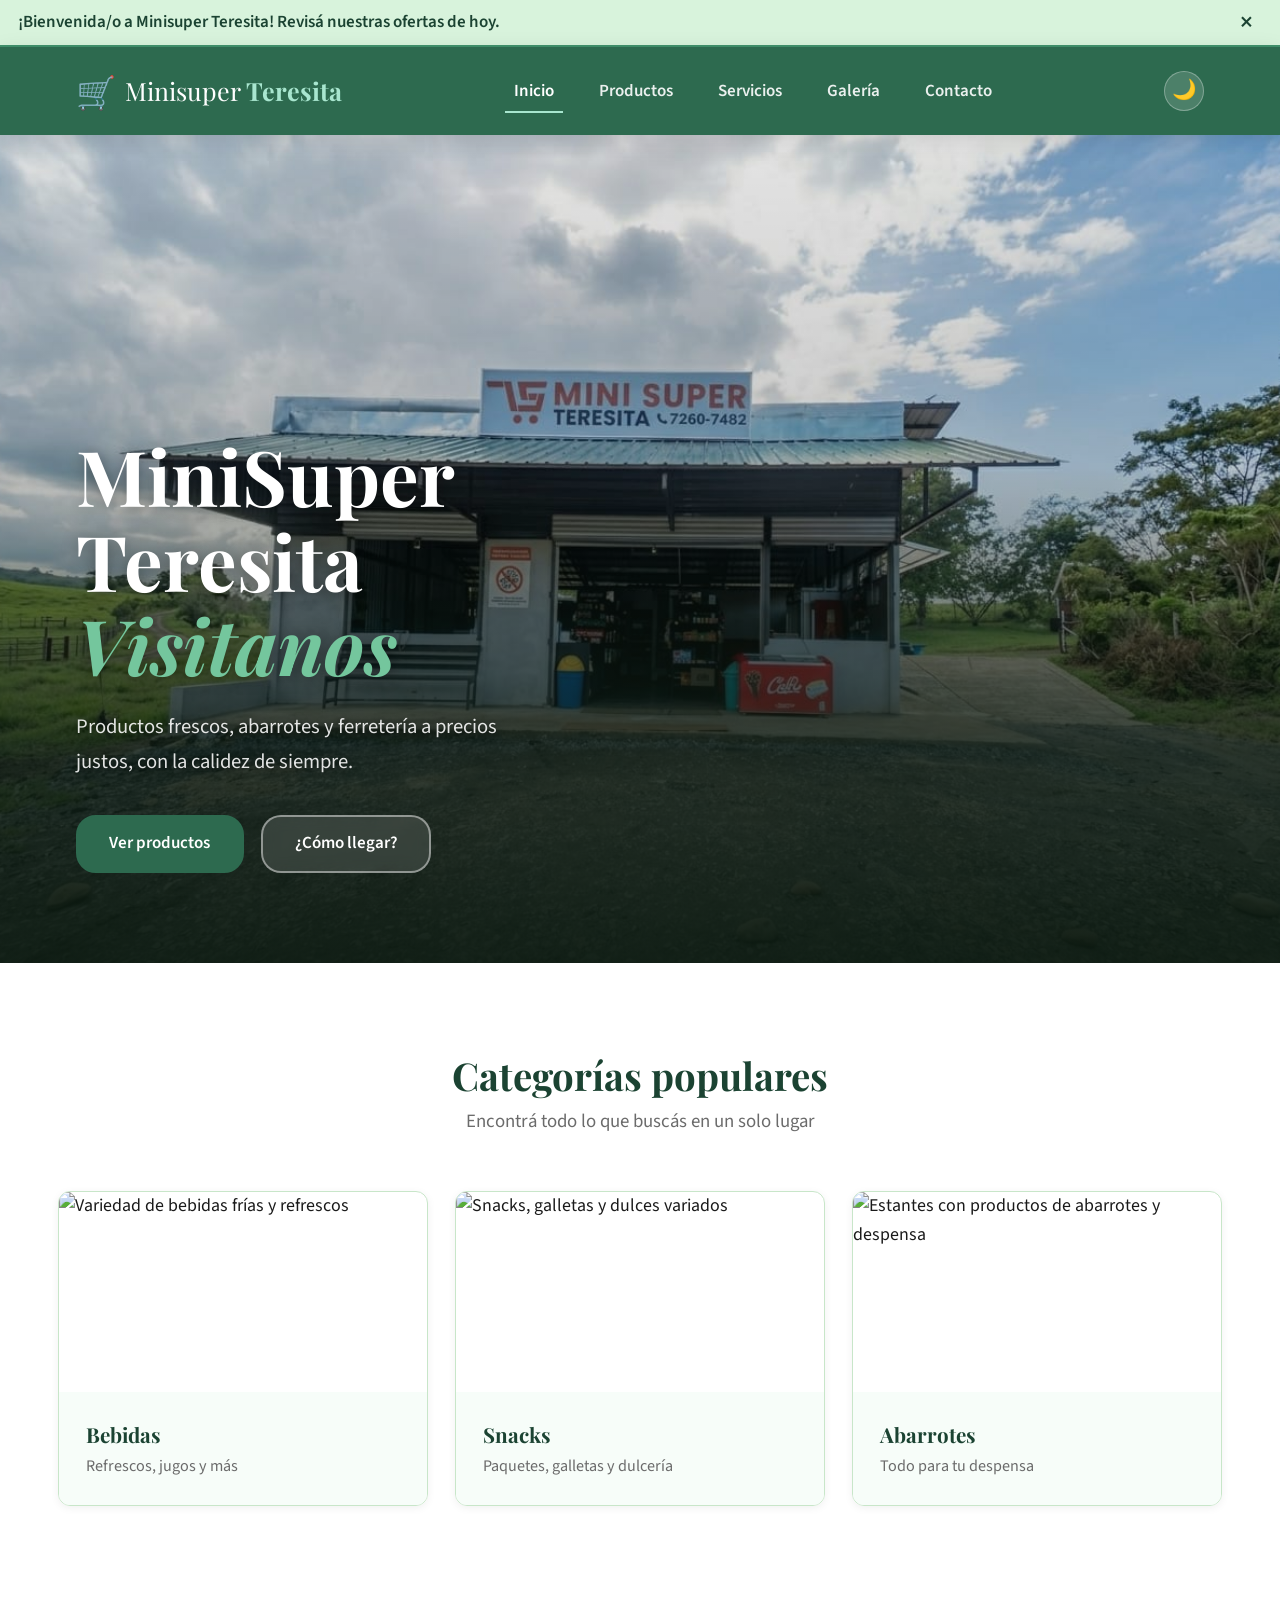
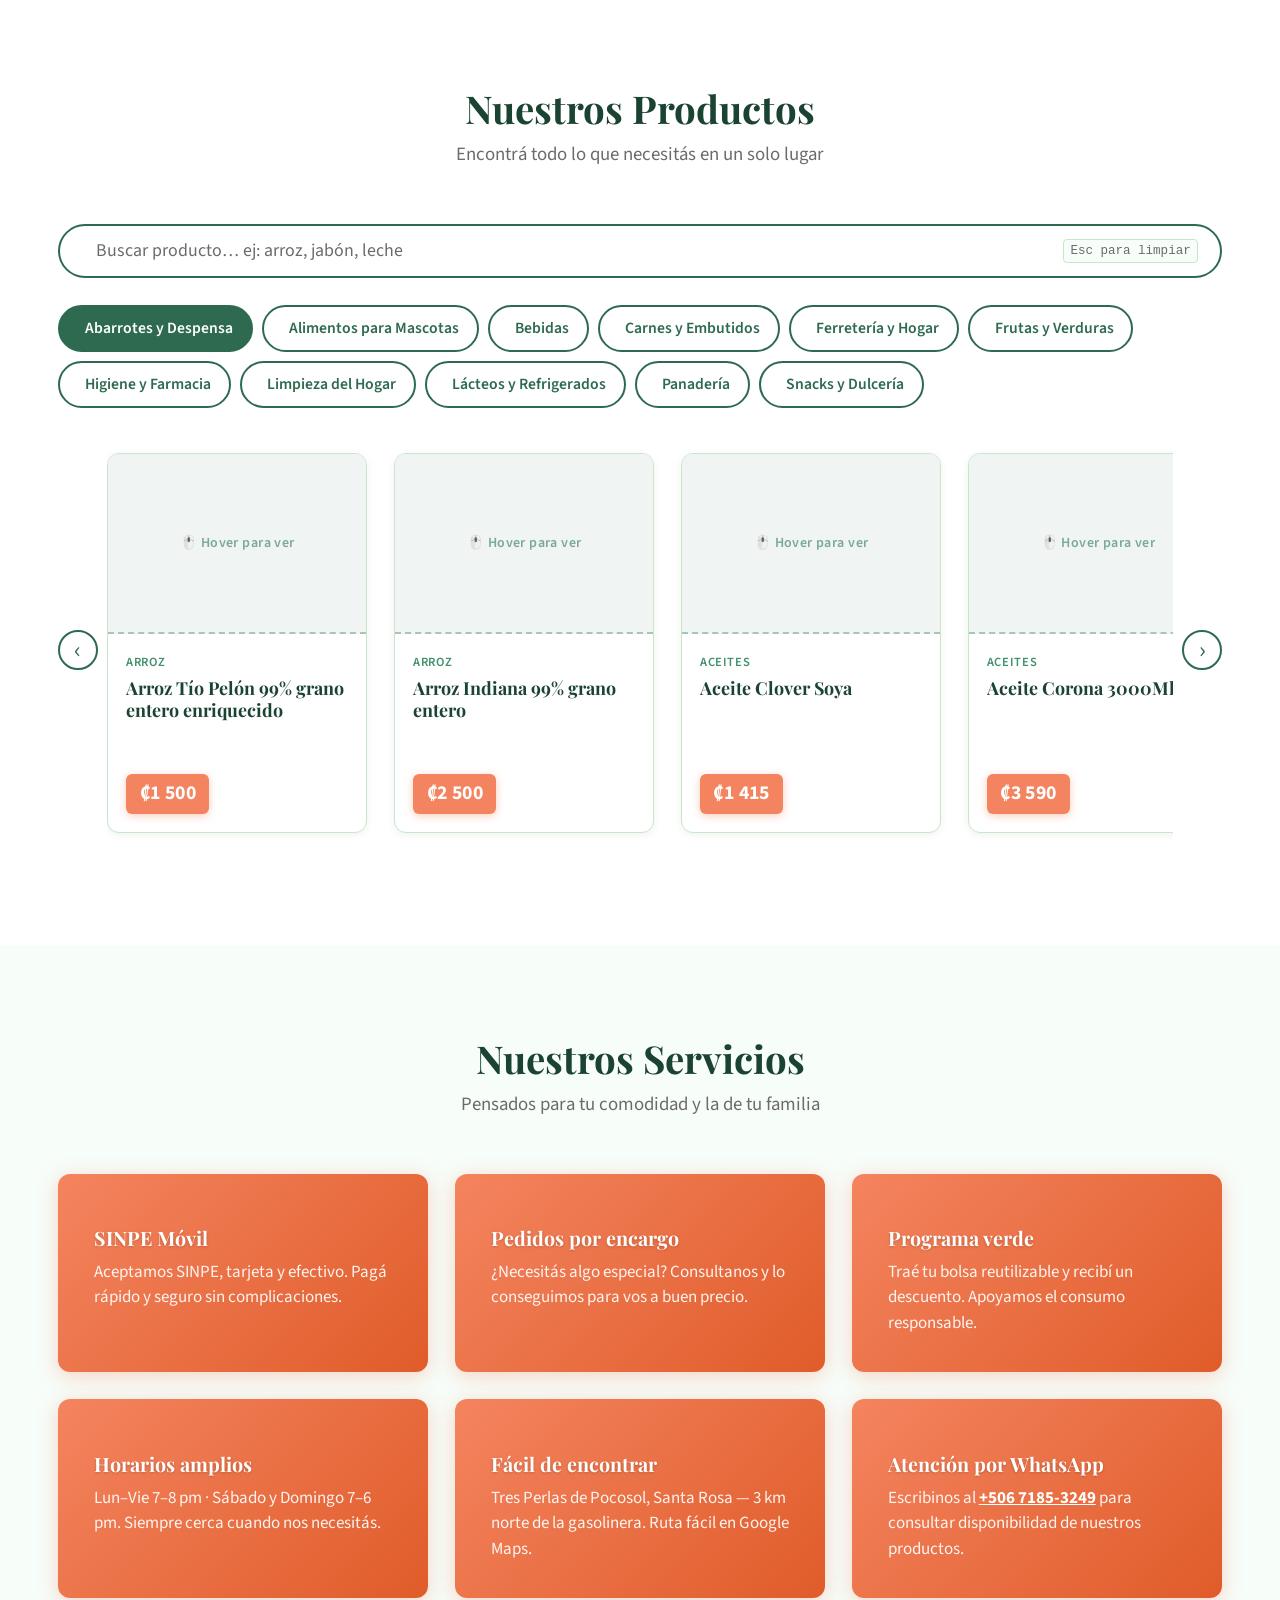
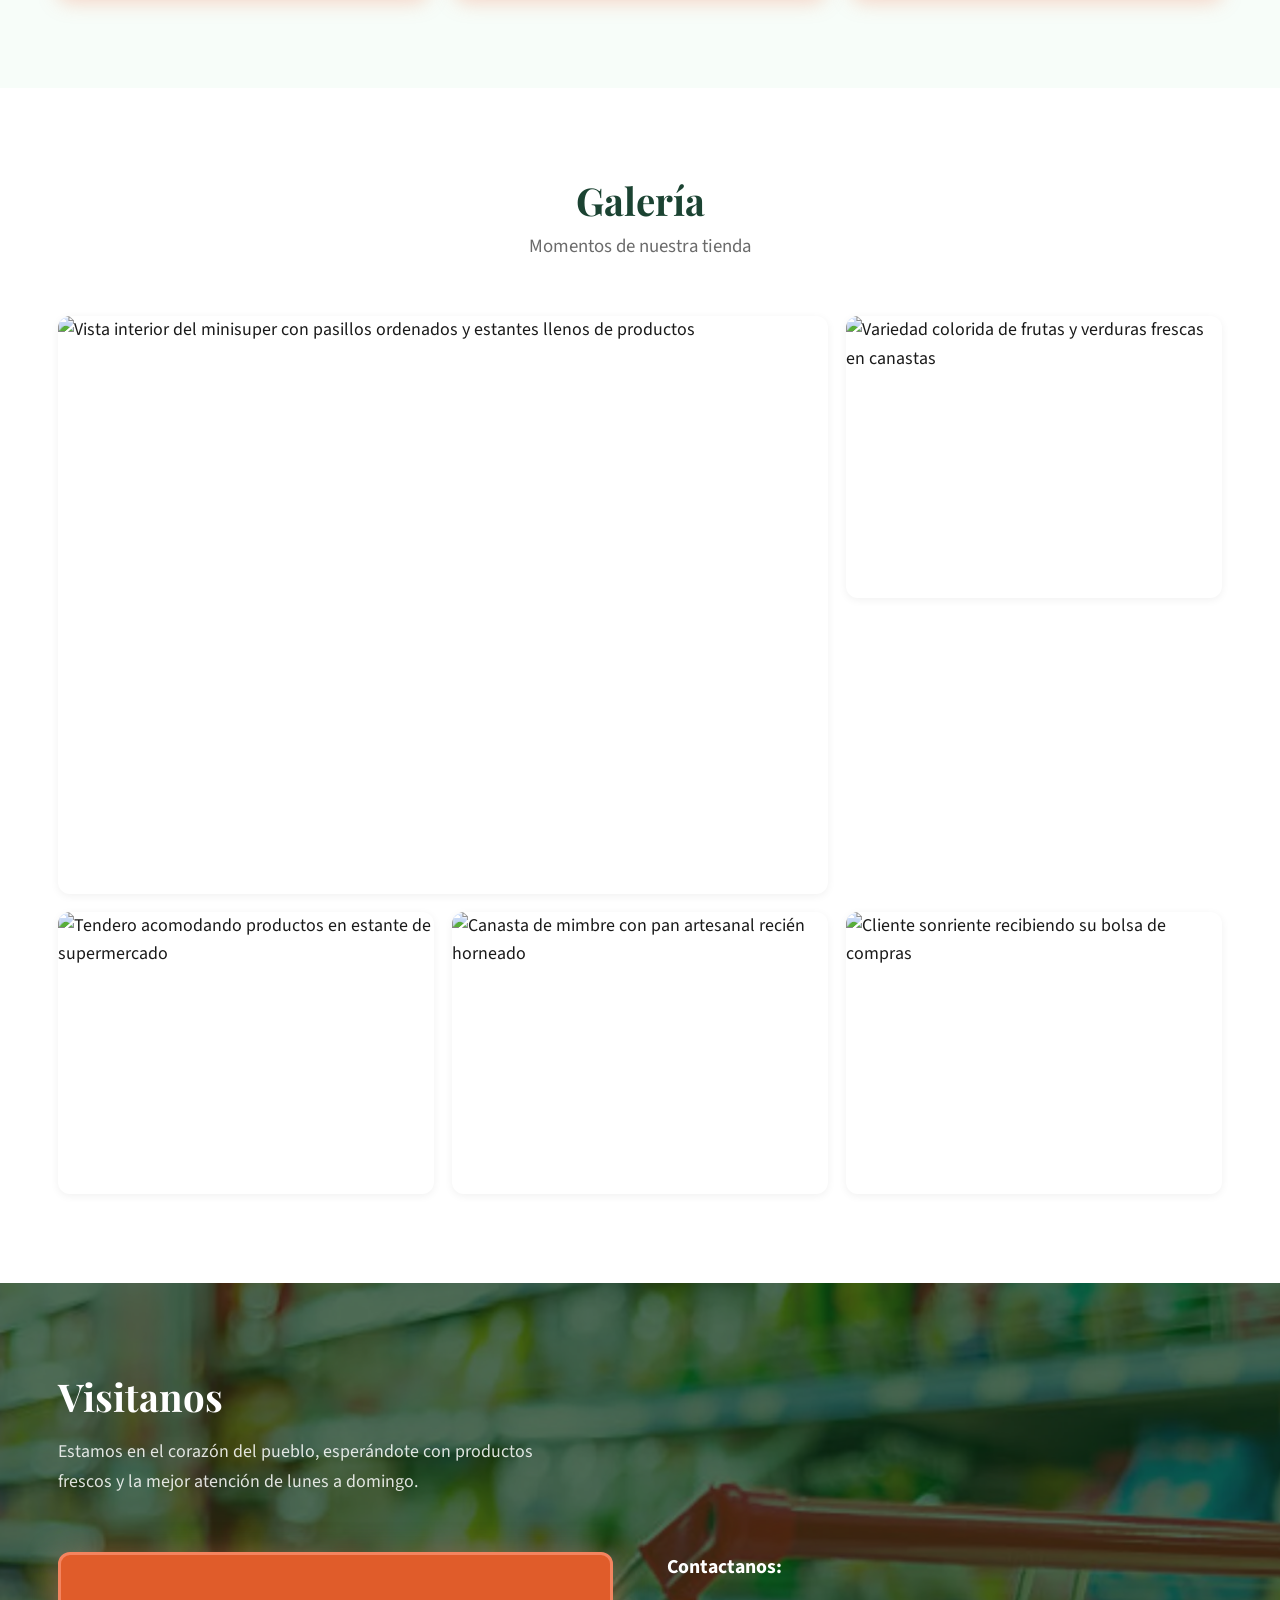
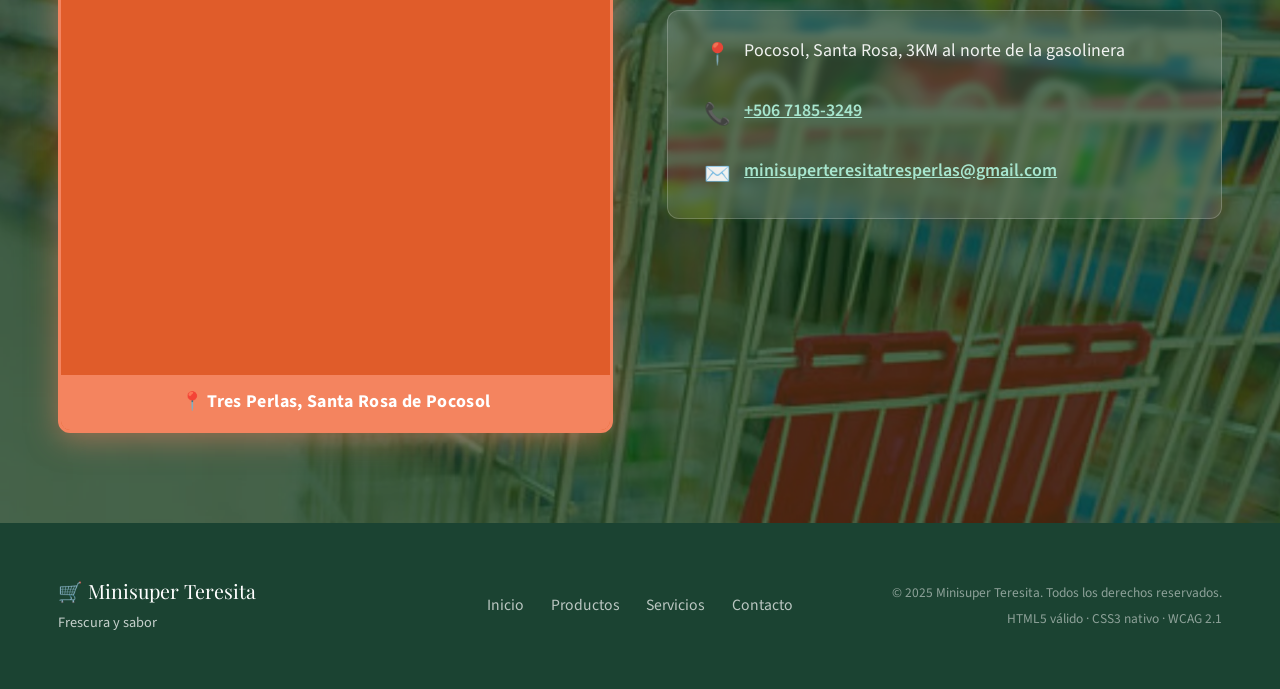
==== commit eb5d81e4: "feat: se agregaron en su totalida las imagenes de la categoria de snaks" ====
--- a/index.html
+++ b/index.html
@@ -17,7 +17,7 @@
 <body>
 
   <div id="welcome-banner" class="welcome-banner" role="alert" aria-live="polite" aria-atomic="true">
-    <p>¡Bienvenida/o a Minisuper Teresita! 🛒 Revisá nuestras ofertas de hoy.</p>
+    <p>¡Bienvenida/o a Minisuper Teresita!  Revisá nuestras ofertas de hoy.</p>
     <button id="close-banner" class="banner-close" aria-label="Cerrar mensaje de bienvenida">×</button>
   </div>
 
@@ -92,7 +92,7 @@
                    alt="Variedad de bebidas frías y refrescos" width="600" height="400" loading="lazy">
             </div>
             <div class="cat-info">
-              <span class="cat-icon" aria-hidden="true">🥤</span>
+              <span class="cat-icon" aria-hidden="true"></span>
               <h3>Bebidas</h3>
               <p>Refrescos, jugos y más</p>
             </div>
@@ -103,7 +103,7 @@
                    alt="Snacks, galletas y dulces variados" width="600" height="400" loading="lazy">
             </div>
             <div class="cat-info">
-              <span class="cat-icon" aria-hidden="true">🍿</span>
+              <span class="cat-icon" aria-hidden="true"></span>
               <h3>Snacks</h3>
               <p>Paquetes, galletas y dulcería</p>
             </div>
@@ -114,7 +114,7 @@
                    alt="Estantes con productos de abarrotes y despensa" width="600" height="400" loading="lazy">
             </div>
             <div class="cat-info">
-              <span class="cat-icon" aria-hidden="true">🛒</span>
+              <span class="cat-icon" aria-hidden="true"></span>
               <h3>Abarrotes</h3>
               <p>Todo para tu despensa</p>
             </div>
@@ -134,7 +134,7 @@
         <div class="productos-search-wrapper" role="search" aria-label="Buscar productos">
           <label for="productos-search" class="sr-only">Buscar productos</label>
           <div class="search-input-wrapper">
-            <span class="search-icon" aria-hidden="true">🔍</span>
+            <span class="search-icon" aria-hidden="true"></span>
             <input
               type="search"
               id="productos-search"
@@ -163,32 +163,32 @@
         </header>
         <div class="servicios-cards">
           <div class="servicio-card">
-            <span class="servicio-card-icon" aria-hidden="true">💳</span>
+            <span class="servicio-card-icon" aria-hidden="true"></span>
             <h3>SINPE Móvil</h3>
             <p>Aceptamos SINPE, tarjeta y efectivo. Pagá rápido y seguro sin complicaciones.</p>
           </div>
           <div class="servicio-card">
-            <span class="servicio-card-icon" aria-hidden="true">📦</span>
+            <span class="servicio-card-icon" aria-hidden="true"></span>
             <h3>Pedidos por encargo</h3>
             <p>¿Necesitás algo especial? Consultanos y lo conseguimos para vos a buen precio.</p>
           </div>
           <div class="servicio-card">
-            <span class="servicio-card-icon" aria-hidden="true">♻️</span>
+            <span class="servicio-card-icon" aria-hidden="true"></span>
             <h3>Programa verde</h3>
             <p>Traé tu bolsa reutilizable y recibí un descuento. Apoyamos el consumo responsable.</p>
           </div>
           <div class="servicio-card">
-            <span class="servicio-card-icon" aria-hidden="true">🕐</span>
+            <span class="servicio-card-icon" aria-hidden="true"></span>
             <h3>Horarios amplios</h3>
             <p>Lun–Vie 7–8 pm · Sábado y Domingo 7–6 pm. Siempre cerca cuando nos necesitás.</p>
           </div>
           <div class="servicio-card">
-            <span class="servicio-card-icon" aria-hidden="true">📍</span>
+            <span class="servicio-card-icon" aria-hidden="true"></span>
             <h3>Fácil de encontrar</h3>
             <p>Tres Perlas de Pocosol, Santa Rosa — 3 km norte de la gasolinera. Ruta fácil en Google Maps.</p>
           </div>
           <div class="servicio-card">
-            <span class="servicio-card-icon" aria-hidden="true">💬</span>
+            <span class="servicio-card-icon" aria-hidden="true"></span>
             <h3>Atención por WhatsApp</h3>
             <p>Escribinos al <a href="https://wa.me/50671853249" target="_blank" rel="noopener">+506 7185-3249</a> para consultar disponibilidad de nuestros productos.</p>
           </div>
--- a/css/styles.css
+++ b/css/styles.css
@@ -1,21 +1,17 @@
 /* =====================================================================
    MINISUPER TERESITA — styles.css
-   Estructura: Variables → Reset → Base → Componentes → Secciones
-               → Modo Oscuro → Media Queries (Breakpoints)
-   ===================================================================== */
-
-
-/* =====================================================================
-   1. CUSTOM PROPERTIES (Variables CSS)
+   ===================================================================== */
+
+
+/* =====================================================================
+   1. VARIABLES
    ===================================================================== */
 :root {
-  /* Paleta de color — modo claro */
-  --color-verde-oscuro: #1b4332;
-  --color-verde-medio:  #2d6a4f;
-  --color-verde-claro:  #40916c;
-  --color-verde-suave:  #d8f3dc;
-  --color-acento:       #f4845f;
-  --color-naranja:      #f4845f;
+  --color-verde-oscuro:   #1b4332;
+  --color-verde-medio:    #2d6a4f;
+  --color-verde-claro:    #40916c;
+  --color-verde-suave:    #d8f3dc;
+  --color-naranja:        #f4845f;
   --color-naranja-oscuro: #e05c2a;
 
   --color-texto-principal:  #1a1a1a;
@@ -50,25 +46,17 @@
   --transition-fast:   150ms ease;
   --transition-normal: 250ms ease;
 
-  /* Altura fija para tarjetas de producto */
   --card-height:     380px;
   --card-img-height: 180px;
 }
 
 
 /* =====================================================================
-   2. RESET MODERNO
-   ===================================================================== */
-*, *::before, *::after {
-  box-sizing: border-box;
-  margin: 0;
-  padding: 0;
-}
-
-html {
-  scroll-behavior: smooth;
-  font-size: 112%;
-}
+   2. RESET
+   ===================================================================== */
+*, *::before, *::after { box-sizing: border-box; margin: 0; padding: 0; }
+
+html { scroll-behavior: smooth; font-size: 112%; }
 
 body {
   font-family: var(--font-body);
@@ -79,12 +67,7 @@
   transition: background-color var(--transition-normal), color var(--transition-normal);
 }
 
-img, video {
-  max-width: 100%;
-  height: auto;
-  display: block;
-}
-
+img, video { max-width: 100%; height: auto; display: block; }
 input, button, textarea, select { font: inherit; }
 
 @media (prefers-reduced-motion: reduce) {
@@ -97,12 +80,11 @@
 
 
 /* =====================================================================
-   3. ACCESIBILIDAD — SKIP LINK
+   3. ACCESIBILIDAD
    ===================================================================== */
 .skip-link {
   position: fixed;
-  top: 1rem;
-  left: 50%;
+  top: 1rem; left: 50%;
   transform: translateX(-50%) translateY(-200%);
   background: var(--color-verde-oscuro);
   color: #fff;
@@ -113,55 +95,42 @@
   z-index: 9999;
   transition: transform var(--transition-fast);
 }
-.skip-link:focus {
-  transform: translateX(-50%) translateY(0);
-}
-
-
-/* =====================================================================
-   4. ACCESIBILIDAD — ESTADO :focus-visible
-   ===================================================================== */
-:focus-visible {
-  outline: 3px solid var(--color-verde-claro);
-  outline-offset: 3px;
-  border-radius: 3px;
-}
+.skip-link:focus { transform: translateX(-50%) translateY(0); }
+
+:focus-visible { outline: 3px solid var(--color-verde-claro); outline-offset: 3px; border-radius: 3px; }
 :focus:not(:focus-visible) { outline: none; }
 
-
-/* =====================================================================
-   5. TIPOGRAFÍA
-   ===================================================================== */
-h1, h2, h3, h4, h5, h6 {
-  font-family: var(--font-display);
-  line-height: 1.2;
-  color: var(--color-verde-oscuro);
-}
+.sr-only {
+  position: absolute;
+  width: 1px; height: 1px;
+  padding: 0; margin: -1px;
+  overflow: hidden;
+  clip: rect(0,0,0,0);
+  white-space: nowrap;
+  border: 0;
+}
+
+
+/* =====================================================================
+   4. TIPOGRAFÍA
+   ===================================================================== */
+h1, h2, h3, h4, h5, h6 { font-family: var(--font-display); line-height: 1.2; color: var(--color-verde-oscuro); }
 h1 { font-size: clamp(2rem, 5vw, 3.5rem); }
 h2 { font-size: clamp(1.6rem, 3vw, 2.4rem); }
 h3 { font-size: clamp(1.1rem, 2vw, 1.35rem); }
 
-a {
-  color: var(--color-verde-medio);
-  text-decoration: underline;
-  transition: color var(--transition-fast);
-}
+a { color: var(--color-verde-medio); text-decoration: underline; transition: color var(--transition-fast); }
 a:hover { color: var(--color-verde-claro); }
 
 
 /* =====================================================================
-   6. CONTENEDOR CENTRAL
-   ===================================================================== */
-.container {
-  width: 100%;
-  max-width: 1200px;
-  margin: 0 auto;
-  padding: 0 var(--space-sm);
-}
-
-
-/* =====================================================================
-   7. BANNER DE BIENVENIDA
+   5. CONTENEDOR
+   ===================================================================== */
+.container { width: 100%; max-width: 1200px; margin: 0 auto; padding: 0 var(--space-sm); }
+
+
+/* =====================================================================
+   6. BANNER DE BIENVENIDA
    ===================================================================== */
 .welcome-banner {
   background: var(--color-verde-suave);
@@ -192,7 +161,7 @@
 
 
 /* =====================================================================
-   8. HEADER Y NAVEGACIÓN
+   7. HEADER Y NAVEGACIÓN
    ===================================================================== */
 .site-header {
   position: sticky;
@@ -225,12 +194,7 @@
 .logo strong { color: #a8e6cf; }
 .logo-icon { font-size: 1.8rem; }
 
-.nav-list {
-  display: flex;
-  align-items: center;
-  gap: var(--space-md);
-  list-style: none;
-}
+.nav-list { display: flex; align-items: center; gap: var(--space-md); list-style: none; }
 
 .nav-link {
   color: rgba(255,255,255,0.9);
@@ -252,7 +216,7 @@
 }
 .nav-link:hover::after,
 .nav-link:focus-visible::after { width: 100%; }
-.nav-link:hover { color: #fff; }
+.nav-link:hover,
 .nav-link[aria-current="location"] { color: #fff; }
 .nav-link[aria-current="location"]::after { width: 100%; }
 
@@ -271,13 +235,8 @@
 }
 .theme-toggle:hover { background: rgba(255,255,255,0.3); transform: rotate(20deg); }
 
-.nav-toggle {
-  display: none;
-  background: transparent;
-  border: none;
-  cursor: pointer;
-  padding: var(--space-xs);
-}
+.nav-toggle { display: none; background: transparent; border: none; cursor: pointer; padding: var(--space-xs); }
+
 .hamburger,
 .hamburger::before,
 .hamburger::after {
@@ -298,7 +257,7 @@
 
 
 /* =====================================================================
-   9. HERO SECTION
+   8. HERO
    ===================================================================== */
 .hero {
   position: relative;
@@ -308,32 +267,28 @@
   overflow: hidden;
   background: #0d1b12;
 }
-
 .hero::before {
   content: '';
   position: absolute;
   inset: 0;
   background: linear-gradient(
     to bottom,
-    rgba(0, 0, 0, 0.10) 0%,
-    rgba(0, 0, 0, 0.20) 40%,
-    rgba(13, 27, 18, 0.82) 75%,
-    rgba(13, 27, 18, 0.96) 100%
+    rgba(0,0,0,0.10) 0%,
+    rgba(0,0,0,0.20) 40%,
+    rgba(13,27,18,0.82) 75%,
+    rgba(13,27,18,0.96) 100%
   );
   z-index: 1;
   pointer-events: none;
 }
-
 .hero-bg-img {
   position: absolute;
   inset: 0;
-  width: 100%;
-  height: 100%;
+  width: 100%; height: 100%;
   object-fit: cover;
   object-position: center 30%;
   z-index: 0;
 }
-
 .hero-inner {
   position: relative;
   z-index: 2;
@@ -341,58 +296,31 @@
   max-width: 1200px;
   margin: 0 auto;
   padding: var(--space-2xl) var(--space-lg);
-  display: block;
-}
-
-.hero-content {
-  max-width: 640px;
-}
-
-.hero-badge {
-  display: inline-block;
-  background: rgba(255, 255, 255, 0.15);
-  backdrop-filter: blur(8px);
-  -webkit-backdrop-filter: blur(8px);
-  border: 1px solid rgba(255, 255, 255, 0.25);
-  color: #fff;
-  font-size: 0.85rem;
-  font-weight: 600;
-  padding: 0.35rem 1rem;
-  border-radius: 2rem;
-  margin-bottom: 1.25rem;
-  letter-spacing: 0.03em;
-}
+}
+.hero-content { max-width: 640px; }
 
 .hero-title {
   font-size: clamp(2.8rem, 6vw, 5rem);
-  color: #ffffff;
+  color: #fff;
   line-height: 1.1;
   margin-bottom: 1.25rem;
   text-shadow: 0 2px 16px rgba(0,0,0,0.4);
 }
-.hero-title em {
-  font-style: italic;
-  color: #74c69d;
-}
+.hero-title em { font-style: italic; color: #74c69d; }
 
 .hero-subtitle {
   font-size: 1.15rem;
-  color: rgba(255, 255, 255, 0.88);
+  color: rgba(255,255,255,0.88);
   margin-bottom: 2rem;
   max-width: 480px;
   line-height: 1.7;
   text-shadow: 0 1px 8px rgba(0,0,0,0.5);
 }
-
-.hero-ctas {
-  display: flex;
-  gap: var(--space-sm);
-  flex-wrap: wrap;
-}
-
-
-/* =====================================================================
-   10. BOTONES
+.hero-ctas { display: flex; gap: var(--space-sm); flex-wrap: wrap; }
+
+
+/* =====================================================================
+   9. BOTONES
    ===================================================================== */
 .btn {
   display: inline-flex;
@@ -405,12 +333,8 @@
   text-decoration: none;
   border: 2px solid transparent;
   cursor: pointer;
-  transition:
-    background-color var(--transition-fast),
-    color var(--transition-fast),
-    border-color var(--transition-fast),
-    transform var(--transition-fast),
-    box-shadow var(--transition-fast);
+  transition: background-color var(--transition-fast), color var(--transition-fast),
+    border-color var(--transition-fast), transform var(--transition-fast), box-shadow var(--transition-fast);
   white-space: nowrap;
 }
 .btn:hover  { transform: translateY(-2px); box-shadow: var(--shadow-md); }
@@ -440,48 +364,55 @@
   transition: background 200ms ease, border-color 200ms ease, transform 150ms ease;
   white-space: nowrap;
 }
-.btn-hero-secondary:hover {
-  background: rgba(255,255,255,0.22);
-  border-color: rgba(255,255,255,0.75);
-  transform: translateY(-2px);
-  color: #fff;
-}
-.btn-hero-secondary:focus-visible {
-  outline: 3px solid #74c69d;
-  outline-offset: 3px;
-}
-
-.btn-form {
-  width: 100%;
-  background-color: #fff;
-  color: var(--color-verde-oscuro);
-  border-color: #fff;
-  font-size: 1rem;
-}
-.btn-form:hover { background-color: var(--color-verde-suave); color: var(--color-verde-oscuro); border-color: var(--color-verde-suave); }
-
-
-/* =====================================================================
-   11. SECCIÓN DE PRODUCTOS
-   ===================================================================== */
-.productos-section {
-  padding: var(--space-2xl) 0;
-  background-color: var(--bg-pagina);
-}
-
-.section-header {
-  text-align: center;
-  margin-bottom: var(--space-xl);
-}
+.btn-hero-secondary:hover { background: rgba(255,255,255,0.22); border-color: rgba(255,255,255,0.75); transform: translateY(-2px); color: #fff; }
+.btn-hero-secondary:focus-visible { outline: 3px solid #74c69d; outline-offset: 3px; }
+
+
+/* =====================================================================
+   10. CATEGORÍAS POPULARES
+   ===================================================================== */
+.categorias-section { padding: var(--space-2xl) 0; background: var(--bg-pagina); }
+
+.categorias-grid {
+  display: grid;
+  grid-template-columns: repeat(3, 1fr);
+  gap: var(--space-md);
+  margin-top: var(--space-lg);
+}
+
+.cat-card {
+  text-decoration: none;
+  color: inherit;
+  border-radius: var(--border-radius-md);
+  overflow: hidden;
+  box-shadow: var(--shadow-sm);
+  transition: transform var(--transition-normal), box-shadow var(--transition-normal);
+  display: flex;
+  flex-direction: column;
+  border: 1px solid var(--border-color);
+}
+.cat-card:hover { transform: translateY(-4px); box-shadow: var(--shadow-md); text-decoration: none; }
+
+.cat-img-wrap { width: 100%; height: 200px; overflow: hidden; }
+.cat-img-wrap img { width: 100%; height: 100%; object-fit: cover; transition: transform 0.4s ease; }
+.cat-card:hover .cat-img-wrap img { transform: scale(1.05); }
+
+.cat-info { padding: var(--space-md); background: var(--bg-seccion-alt); flex: 1; display: flex; flex-direction: column; gap: 0.25rem; }
+.cat-icon { font-size: 1.5rem; }
+.cat-info h3 { font-size: 1.15rem; color: var(--color-verde-oscuro); margin: 0; }
+.cat-info p  { font-size: 0.9rem; color: var(--color-texto-suave); margin: 0; }
+
+
+/* =====================================================================
+   11. SECCIÓN PRODUCTOS
+   ===================================================================== */
+.productos-section { padding: var(--space-2xl) 0; background-color: var(--bg-pagina); }
+
+.section-header { text-align: center; margin-bottom: var(--space-xl); }
 .section-title    { margin-bottom: var(--space-xs); color: var(--color-verde-oscuro); }
 .section-subtitle { color: var(--color-texto-suave); font-size: 1.05rem; }
 
-.catalogos-tabs {
-  display: flex;
-  flex-wrap: wrap;
-  gap: 0.5rem;
-  margin-bottom: 2rem;
-}
+.catalogos-tabs { display: flex; flex-wrap: wrap; gap: 0.5rem; margin-bottom: 2rem; }
 
 .catalogo-tab {
   display: flex;
@@ -498,26 +429,10 @@
   transition: background var(--transition-fast), color var(--transition-fast);
 }
 .catalogo-tab:hover,
-.catalogo-tab--active {
-  background: var(--color-verde-medio);
-  color: #fff;
-}
-.catalogo-tab:focus-visible {
-  outline: 3px solid var(--color-verde-medio);
-  outline-offset: 2px;
-}
-
-.catalogo-panel[hidden] { display: none; }
-
-.productos-grid {
-  display: grid;
-  grid-template-columns: repeat(auto-fill, minmax(260px, 1fr));
-  gap: var(--space-lg);
-  list-style: none;
-  padding: 0;
-}
-
-/* ── Tarjetas con altura fija uniforme ── */
+.catalogo-tab--active { background: var(--color-verde-medio); color: #fff; }
+.catalogo-tab:focus-visible { outline: 3px solid var(--color-verde-medio); outline-offset: 2px; }
+
+/* ── Tarjetas de producto ── */
 .producto-card {
   background: #fff;
   border: 1px solid var(--border-color);
@@ -531,17 +446,8 @@
 }
 .producto-card:hover { transform: translateY(-4px); box-shadow: var(--shadow-lg); }
 
-.card-img-wrapper {
-  position: relative;
-  overflow: hidden;
-  height: var(--card-img-height);
-  flex-shrink: 0;
-}
-.card-img-wrapper img {
-  width: 100%; height: 100%;
-  object-fit: cover;
-  transition: transform 400ms ease;
-}
+.card-img-wrapper { position: relative; overflow: hidden; height: var(--card-img-height); flex-shrink: 0; }
+.card-img-wrapper img { width: 100%; height: 100%; object-fit: cover; transition: transform 400ms ease; }
 .producto-card:hover .card-img-wrapper img { transform: scale(1.05); }
 
 .card-img-placeholder {
@@ -557,14 +463,7 @@
 .img-placeholder-icon { font-size: 2rem; opacity: 0.4; }
 .img-placeholder-text { font-size: 0.7rem; color: #7aaa94; font-family: monospace; }
 
-.card-body {
-  padding: var(--space-sm);
-  display: flex;
-  flex-direction: column;
-  flex: 1;
-  gap: 0.3rem;
-  overflow: hidden;
-}
+.card-body { padding: var(--space-sm); display: flex; flex-direction: column; flex: 1; gap: 0.3rem; overflow: hidden; }
 
 .card-subcat {
   display: inline-block;
@@ -588,15 +487,7 @@
   flex: 1;
 }
 
-/* ── PRECIO en cuadro naranja destacado ── */
-.card-price {
-  display: flex;
-  align-items: center;
-  gap: var(--space-xs);
-  margin-top: auto;
-  padding-top: 0.4rem;
-  flex-shrink: 0;
-}
+.card-price { display: flex; align-items: center; gap: var(--space-xs); margin-top: auto; padding-top: 0.4rem; flex-shrink: 0; }
 
 .price-amount {
   display: inline-block;
@@ -609,98 +500,67 @@
   box-shadow: 0 2px 8px rgba(244,132,95,0.4);
   letter-spacing: 0.02em;
 }
-.price-old { font-size: 0.9rem; color: var(--color-texto-suave); text-decoration: line-through; }
-
-.catalogo-error {
-  padding: 2rem;
-  text-align: center;
-  color: #c0392b;
-}
-
-
-/* =====================================================================
-   12. SECCIÓN SERVICIOS
-   ===================================================================== */
-.servicios-section {
-  padding: var(--space-2xl) 0;
-  background-color: var(--bg-seccion-alt);
-}
-
-.servicios-layout {
+
+.catalogo-error { padding: 2rem; text-align: center; color: #c0392b; }
+
+
+/* =====================================================================
+   12. SERVICIOS — tarjetas naranja con animación shimmer
+   ===================================================================== */
+.servicios-section { padding: var(--space-2xl) 0; background-color: var(--bg-seccion-alt); }
+
+.servicios-cards {
   display: grid;
-  grid-template-columns: 2fr 1fr;
-  gap: var(--space-xl);
-  align-items: start;
-}
-
-.servicios-list {
-  display: flex;
-  flex-direction: column;
+  grid-template-columns: repeat(3, 1fr);
   gap: var(--space-md);
-  list-style: none;
-  padding: 0;
-}
-
-.servicio-item {
-  display: flex;
-  align-items: flex-start;
-  gap: var(--space-md);
-  background: #fff;
-  padding: var(--space-md);
-  border-radius: var(--border-radius-md);
-  border-left: 4px solid var(--color-verde-medio);
-  box-shadow: var(--shadow-sm);
-  transition: border-left-color var(--transition-fast), box-shadow var(--transition-fast);
-}
-.servicio-item:hover { border-left-color: var(--color-acento); box-shadow: var(--shadow-md); }
-
-.servicio-icon { font-size: 2rem; flex-shrink: 0; }
-.servicio-item h3 { margin-bottom: 0.25rem; color: var(--color-verde-oscuro); }
-.servicio-item p  { font-size: 0.9rem; color: var(--color-texto-secundario); }
-
-.info-aside {
-  background: var(--bg-aside);
-  border: 1px solid var(--border-color);
+  margin-top: var(--space-lg);
+}
+
+@keyframes shimmer {
+  0%   { transform: translateX(-150%) skewX(-20deg); }
+  100% { transform: translateX(350%)  skewX(-20deg); }
+}
+
+.servicio-card {
+  position: relative;
+  overflow: hidden;
+  background: linear-gradient(135deg, #f4845f 0%, #e05c2a 100%);
   border-radius: var(--border-radius-md);
   padding: var(--space-lg);
-  position: sticky;
-  top: 90px;
-}
-
-.aside-title {
-  font-size: 1.3rem;
-  color: var(--color-verde-oscuro);
-  margin-bottom: var(--space-md);
-  padding-bottom: var(--space-xs);
-  border-bottom: 2px solid var(--color-verde-medio);
-}
-
-.aside-block { margin-bottom: var(--space-md); }
-.aside-block:last-child { margin-bottom: 0; }
-.aside-block h3 {
-  font-size: 0.95rem;
-  color: var(--color-verde-medio);
-  margin-bottom: var(--space-xs);
-  font-family: var(--font-body);
-  font-weight: 600;
-  text-transform: uppercase;
-  letter-spacing: 0.05em;
-}
-.aside-block ul { list-style: none; }
-.aside-block li { font-size: 0.875rem; padding: 2px 0; color: var(--color-texto-secundario); }
-
-address { font-style: normal; font-size: 0.875rem; color: var(--color-texto-secundario); line-height: 1.6; }
-.contact-link  { font-weight: 600; color: var(--color-verde-medio); }
-.whatsapp-link { color: #25D366; }
+  display: flex;
+  flex-direction: column;
+  gap: var(--space-xs);
+  box-shadow: 0 4px 20px rgba(244,132,95,0.35);
+  transition: transform var(--transition-normal), box-shadow var(--transition-normal);
+}
+.servicio-card::after {
+  content: '';
+  position: absolute;
+  top: 0; left: 0;
+  width: 60px; height: 100%;
+  background: linear-gradient(90deg, transparent 0%, rgba(255,255,255,0.35) 50%, transparent 100%);
+  transform: translateX(-150%) skewX(-20deg);
+  animation: shimmer 3s ease-in-out infinite;
+  pointer-events: none;
+}
+.servicio-card:nth-child(1)::after { animation-delay: 0s; }
+.servicio-card:nth-child(2)::after { animation-delay: 0.5s; }
+.servicio-card:nth-child(3)::after { animation-delay: 1s; }
+.servicio-card:nth-child(4)::after { animation-delay: 1.5s; }
+.servicio-card:nth-child(5)::after { animation-delay: 2s; }
+.servicio-card:nth-child(6)::after { animation-delay: 2.5s; }
+.servicio-card:hover { transform: translateY(-4px); box-shadow: 0 8px 30px rgba(244,132,95,0.5); }
+
+.servicio-card-icon { font-size: 2rem; display: block; margin-bottom: var(--space-xs); filter: drop-shadow(0 2px 4px rgba(0,0,0,0.2)); }
+.servicio-card h3   { font-size: 1.1rem; color: #fff; margin: 0; text-shadow: 0 1px 3px rgba(0,0,0,0.2); }
+.servicio-card p    { font-size: 0.95rem; color: rgba(255,255,255,0.92); margin: 0; line-height: 1.5; }
+.servicio-card p a  { color: #fff; font-weight: 700; text-decoration: underline; }
 
 
 /* =====================================================================
    13. GALERÍA
    ===================================================================== */
-.galeria-section {
-  padding: var(--space-2xl) 0;
-  background-color: var(--bg-pagina);
-}
+.galeria-section { padding: var(--space-2xl) 0; background-color: var(--bg-pagina); }
 
 .galeria-grid {
   display: grid;
@@ -710,26 +570,14 @@
     "featured featured item2"
     "item3    item4    item5";
 }
-
 .galeria-featured          { grid-area: featured; }
 .galeria-item:nth-child(2) { grid-area: item2; }
 .galeria-item:nth-child(3) { grid-area: item3; }
 .galeria-item:nth-child(4) { grid-area: item4; }
 .galeria-item:nth-child(5) { grid-area: item5; }
 
-.galeria-item {
-  border-radius: var(--border-radius-md);
-  overflow: hidden;
-  box-shadow: var(--shadow-sm);
-  position: relative;
-  aspect-ratio: 4/3;
-}
-.galeria-item img {
-  width: 100%; height: 100%;
-  object-fit: cover;
-  display: block;
-  transition: transform 400ms ease;
-}
+.galeria-item { border-radius: var(--border-radius-md); overflow: hidden; box-shadow: var(--shadow-sm); position: relative; aspect-ratio: 4/3; }
+.galeria-item img { width: 100%; height: 100%; object-fit: cover; display: block; transition: transform 400ms ease; }
 .galeria-item:hover img { transform: scale(1.04); }
 
 figcaption {
@@ -747,7 +595,7 @@
 
 
 /* =====================================================================
-   14. SECCIÓN CONTACTO
+   14. CONTACTO
    ===================================================================== */
 .contacto-section {
   padding: var(--space-2xl) 0;
@@ -755,19 +603,8 @@
   position: relative;
   color: #fff;
 }
-
-.contacto-section::before {
-  content: '';
-  position: absolute;
-  inset: 0;
-  background: rgba(10, 50, 20, 0.72);
-  z-index: 0;
-}
-
-.contacto-section > .container {
-  position: relative;
-  z-index: 1;
-}
+.contacto-section::before { content: ''; position: absolute; inset: 0; background: rgba(10,50,20,0.72); z-index: 0; }
+.contacto-section > .container { position: relative; z-index: 1; }
 
 .contacto-header {
   display: flex;
@@ -777,54 +614,14 @@
   margin-bottom: var(--space-xl);
   flex-wrap: wrap;
 }
-
 .section-title.light { color: #fff; }
-
-.contacto-desc {
-  color: rgba(255,255,255,0.85);
-  margin: var(--space-sm) 0 0;
-  line-height: 1.7;
-  max-width: 480px;
-}
-
-.contacto-datos {
-  list-style: none;
-  display: flex;
-  flex-direction: column;
-  gap: var(--space-xs);
-  min-width: 260px;
-}
-.contacto-datos li { display: flex; align-items: flex-start; gap: var(--space-xs); color: rgba(255,255,255,0.9); font-size: 0.95rem; }
-.contact-link-light { color: #a8e6cf; font-weight: 600; }
-
-.contacto-layout {
-  display: grid;
-  grid-template-columns: 1fr 1fr;
-  gap: var(--space-xl);
-  align-items: start;
-}
-
-@media (max-width: 900px) {
-  .contacto-layout { grid-template-columns: 1fr; }
-}
-
-/* ── Mapa con cuadro naranja ── */
-.mapa-wrapper {
-  border-radius: var(--border-radius-md);
-  overflow: hidden;
-  border: 3px solid var(--color-naranja);
-  box-shadow: 0 6px 30px rgba(244,132,95,0.5);
-  background: var(--color-naranja-oscuro);
-}
-
-.mapa-wrapper iframe {
-  width: 100%;
-  height: 380px;
-  display: block;
-  border: 0;
-}
-
-/* Etiqueta de ubicación debajo del mapa */
+.contacto-desc { color: rgba(255,255,255,0.85); margin: var(--space-sm) 0 0; line-height: 1.7; max-width: 480px; }
+
+.contacto-layout { display: grid; grid-template-columns: 1fr 1fr; gap: var(--space-xl); align-items: start; }
+
+.mapa-wrapper { border-radius: var(--border-radius-md); overflow: hidden; border: 3px solid var(--color-naranja); box-shadow: 0 6px 30px rgba(244,132,95,0.5); background: var(--color-naranja-oscuro); }
+.mapa-wrapper iframe { width: 100%; height: 380px; display: block; border: 0; }
+
 .mapa-label {
   display: flex;
   align-items: center;
@@ -838,86 +635,131 @@
   letter-spacing: 0.02em;
 }
 
-.resenas-panel-title {
-  font-weight: 700;
-  font-size: 1.1rem;
-  color: #fff;
-  margin-bottom: var(--space-md);
-}
-
-.contacto-panel-info {
-  background: rgba(255,255,255,0.1);
-  border-radius: var(--border-radius-md);
-  padding: var(--space-md) var(--space-lg);
-  backdrop-filter: blur(4px);
-  border: 1px solid rgba(255,255,255,0.2);
-}
-
-.contacto-panel-lista {
-  list-style: none;
-  padding: 0;
-  margin: 0;
-  display: flex;
-  flex-direction: column;
-  gap: var(--space-md);
-}
-
-.contacto-panel-lista li {
-  display: flex;
-  align-items: flex-start;
-  gap: 0.75rem;
-  font-size: 1rem;
-  color: rgba(255,255,255,0.92);
-  line-height: 1.5;
-}
-
-.contacto-panel-icono {
-  font-size: 1.2rem;
-  flex-shrink: 0;
-  margin-top: 1px;
-}
+.resenas-panel-title { font-weight: 700; font-size: 1.1rem; color: #fff; margin-bottom: var(--space-md); }
+
+.contacto-panel-info { background: rgba(255,255,255,0.1); border-radius: var(--border-radius-md); padding: var(--space-md) var(--space-lg); backdrop-filter: blur(4px); border: 1px solid rgba(255,255,255,0.2); }
+.contacto-panel-lista { list-style: none; padding: 0; margin: 0; display: flex; flex-direction: column; gap: var(--space-md); }
+.contacto-panel-lista li { display: flex; align-items: flex-start; gap: 0.75rem; font-size: 1rem; color: rgba(255,255,255,0.92); line-height: 1.5; }
+.contacto-panel-icono { font-size: 1.2rem; flex-shrink: 0; margin-top: 1px; }
+.contact-link-light { color: #a8e6cf; font-weight: 600; }
 
 
 /* =====================================================================
    15. FOOTER
    ===================================================================== */
-.site-footer {
-  background-color: var(--bg-footer);
-  color: rgba(255,255,255,0.75);
-  padding: var(--space-xl) 0;
-}
-
-.footer-layout {
-  display: grid;
-  grid-template-columns: 1fr auto 1fr;
-  gap: var(--space-lg);
-  align-items: center;
-}
-
-.footer-brand { text-align: left; }
+.site-footer { background-color: var(--bg-footer); color: rgba(255,255,255,0.75); padding: var(--space-xl) 0; }
+
+.footer-layout { display: grid; grid-template-columns: 1fr auto 1fr; gap: var(--space-lg); align-items: center; }
+.footer-brand  { text-align: left; }
 .footer-logo    { font-family: var(--font-display); font-size: 1.1rem; color: #fff; margin-bottom: 4px; }
 .footer-tagline { font-size: 0.8rem; }
 
-.footer-nav ul {
-  display: flex;
-  gap: var(--space-md);
+.footer-nav ul { display: flex; gap: var(--space-md); list-style: none; flex-wrap: wrap; }
+.footer-nav a  { color: rgba(255,255,255,0.7); text-decoration: none; font-size: 0.875rem; }
+.footer-nav a:hover { color: #fff; }
+
+.footer-legal { text-align: right; display: flex; flex-direction: column; gap: 4px; }
+.footer-legal small { font-size: 0.75rem; color: rgba(255,255,255,0.5); }
+
+
+/* =====================================================================
+   16. CARRUSEL
+   ===================================================================== */
+.carrusel-wrapper { position: relative; display: flex; align-items: center; gap: 0.5rem; }
+
+.carrusel-track {
+  display: flex;
+  gap: 1.5rem;
+  overflow-x: auto;
+  scroll-snap-type: x mandatory;
+  scroll-behavior: smooth;
+  padding: 0.5rem 0.25rem 1.25rem;
   list-style: none;
-  flex-wrap: wrap;
-}
-.footer-nav a { color: rgba(255,255,255,0.7); text-decoration: none; font-size: 0.875rem; }
-.footer-nav a:hover { color: #fff; }
-
-.footer-legal {
-  text-align: right;
-  display: flex;
-  flex-direction: column;
-  gap: 4px;
-}
-.footer-legal small { font-size: 0.75rem; color: rgba(255,255,255,0.5); }
-
-
-/* =====================================================================
-   16. MODO OSCURO
+  flex: 1;
+  scrollbar-width: thin;
+  scrollbar-color: var(--color-verde-claro) transparent;
+}
+.carrusel-track::-webkit-scrollbar { height: 4px; }
+.carrusel-track::-webkit-scrollbar-thumb { background: var(--color-verde-claro); border-radius: 2px; }
+
+.carrusel-item { flex: 0 0 260px; scroll-snap-align: start; }
+
+.carrusel-btn {
+  flex-shrink: 0;
+  width: 40px; height: 40px;
+  border-radius: 50%;
+  border: 2px solid var(--color-verde-medio);
+  background: #fff;
+  color: var(--color-verde-medio);
+  font-size: 1.4rem;
+  cursor: pointer;
+  display: flex;
+  align-items: center;
+  justify-content: center;
+  transition: background var(--transition-fast), color var(--transition-fast);
+  z-index: 2;
+}
+.carrusel-btn:hover { background: var(--color-verde-medio); color: #fff; }
+.carrusel-btn:focus-visible { outline: 3px solid var(--color-verde-claro); outline-offset: 2px; }
+
+.card-img-hover-pending {
+  background: #f0f4f2;
+  display: flex;
+  align-items: center;
+  justify-content: center;
+  height: var(--card-img-height);
+  border-bottom: 2px dashed #a8c5b5;
+  transition: background var(--transition-normal);
+  cursor: pointer;
+}
+.card-img-hover-pending:hover { background: #e2f0e8; }
+
+.hover-hint { font-size: 0.78rem; color: #7aaa94; font-weight: 600; letter-spacing: 0.03em; pointer-events: none; user-select: none; }
+
+.card-img-loaded { width: 100%; height: 100%; object-fit: cover; display: block; animation: fadeIn 300ms ease; }
+
+@keyframes fadeIn {
+  from { opacity: 0; transform: scale(1.03); }
+  to   { opacity: 1; transform: scale(1); }
+}
+
+
+/* =====================================================================
+   17. BUSCADOR
+   ===================================================================== */
+.productos-search-wrapper { margin-bottom: 1.5rem; }
+
+.search-input-wrapper {
+  display: flex;
+  align-items: center;
+  gap: 0.75rem;
+  background: #fff;
+  border: 2px solid var(--color-verde-medio);
+  border-radius: 2rem;
+  padding: 0.6rem 1.25rem;
+  transition: border-color var(--transition-fast), box-shadow var(--transition-fast);
+}
+.search-input-wrapper:focus-within { border-color: var(--color-verde-claro); box-shadow: 0 0 0 3px rgba(64,145,108,0.15); }
+
+.search-icon { font-size: 1.1rem; flex-shrink: 0; }
+
+.productos-search-input { flex: 1; border: none; background: transparent; font-size: 1rem; color: var(--color-texto-principal); outline: none; }
+.productos-search-input::placeholder { color: var(--color-texto-suave); }
+.productos-search-input::-webkit-search-cancel-button { display: none; }
+
+.search-esc-hint { font-size: 0.7rem; color: var(--color-texto-suave); background: var(--bg-seccion-alt); border: 1px solid var(--border-color); border-radius: 4px; padding: 1px 6px; white-space: nowrap; flex-shrink: 0; }
+
+.search-results { margin-bottom: 1.5rem; }
+
+.search-group-title { font-weight: 700; font-size: 0.95rem; color: var(--color-verde-oscuro); margin: 1.25rem 0 0.75rem; padding-left: 0.6rem; border-left: 3px solid var(--color-verde-medio); }
+
+.search-empty { color: var(--color-texto-suave); font-size: 0.95rem; padding: 1.5rem 0; }
+
+.card-cat-label { display: inline-block; font-size: 0.65rem; font-weight: 700; text-transform: uppercase; letter-spacing: 0.06em; color: #fff; background: var(--color-verde-medio); border-radius: 50px; padding: 2px 8px; margin-bottom: 0.15rem; }
+
+
+/* =====================================================================
+   18. MODO OSCURO
    ===================================================================== */
 [data-theme="dark"] {
   --bg-pagina:      #0d1b12;
@@ -926,71 +768,62 @@
   --bg-header:      #132218;
   --bg-footer:      #0a1510;
   --bg-card:        #1a2e20;
-
   --color-texto-principal:  #e8f5e9;
   --color-texto-secundario: #b2dfdb;
   --color-texto-suave:      #81c784;
-
   --border-color:     #2e4a35;
   --color-verde-suave:#1a2e20;
-
   --shadow-sm: 0 2px 8px rgba(0,0,0,.3);
   --shadow-md: 0 4px 20px rgba(0,0,0,.4);
 }
 
-[data-theme="dark"] .producto-card,
-[data-theme="dark"] .servicio-item { background: var(--bg-card, #1a2e20); border-color: var(--border-color); }
-
 [data-theme="dark"] h1,
 [data-theme="dark"] h2,
-[data-theme="dark"] h3 { color: #a8e6cf; }
-
-[data-theme="dark"] .info-aside { background: var(--bg-aside); border-color: var(--border-color); }
-[data-theme="dark"] .welcome-banner { background: #132218; border-color: var(--color-verde-claro); color: #a8e6cf; }
-[data-theme="dark"] .catalogo-tab { border-color: #40916c; color: #74c69d; }
+[data-theme="dark"] h3         { color: #a8e6cf; }
+[data-theme="dark"] .section-title    { color: #a8e6cf; }
+[data-theme="dark"] .section-subtitle { color: #81c784; }
+
+[data-theme="dark"] .welcome-banner   { background: #132218; border-color: var(--color-verde-claro); color: #a8e6cf; }
+
+[data-theme="dark"] .producto-card    { background: var(--bg-card); border-color: var(--border-color); }
+[data-theme="dark"] .card-title       { color: #e8f5e9; }
+[data-theme="dark"] .card-subcat      { color: #81c784; }
+[data-theme="dark"] .card-img-placeholder { background: #1a2e20; border-color: #2e4a35; }
+[data-theme="dark"] .card-img-hover-pending { background: #1a2e20; border-color: #2e4a35; }
+[data-theme="dark"] .hover-hint       { color: #52b788; }
+
+[data-theme="dark"] .catalogo-tab     { border-color: #40916c; color: #74c69d; }
 [data-theme="dark"] .catalogo-tab--active,
 [data-theme="dark"] .catalogo-tab:hover { background: #40916c; color: #fff; }
-[data-theme="dark"] .card-img-placeholder { background: #1a2e20; border-color: #2e4a35; }
-
-[data-theme="dark"] .produto-card { background: var(--bg-card, #1a2e20); border-color: var(--border-color); }
-[data-theme="dark"] .card-title  { color: #e8f5e9; }
-[data-theme="dark"] .card-subcat { color: #81c784; }
-
-[data-theme="dark"] .catalogos-tabs { border-bottom-color: #2e4a35; }
-
-[data-theme="dark"] .cat-card  { border-color: #2a4a3a; }
-[data-theme="dark"] .cat-info  { background: #1e3a2e; }
-[data-theme="dark"] .cat-info h3 { color: #a8e6cf; }
-[data-theme="dark"] .cat-info p  { color: #b2dfdb; }
-
+[data-theme="dark"] .card-cat-label   { background: #40916c; }
+
+[data-theme="dark"] .cat-card         { border-color: #2a4a3a; }
+[data-theme="dark"] .cat-info         { background: #1e3a2e; }
+[data-theme="dark"] .cat-info h3      { color: #a8e6cf; }
+[data-theme="dark"] .cat-info p       { color: #b2dfdb; }
+
+/* Tarjetas de servicio mantienen naranja en modo oscuro */
+[data-theme="dark"] .servicio-card    { background: linear-gradient(135deg, #f4845f 0%, #e05c2a 100%); }
 [data-theme="dark"] .servicio-card h3 { color: #fff; }
 [data-theme="dark"] .servicio-card p  { color: rgba(255,255,255,0.9); }
 
 [data-theme="dark"] .galeria-item figcaption { color: #b2dfdb; }
 
-[data-theme="dark"] .section-title    { color: #a8e6cf; }
-[data-theme="dark"] .section-subtitle { color: #81c784; }
-[data-theme="dark"] .hero-badge { background: rgba(168,230,207,0.15); color: #a8e6cf; border-color: rgba(168,230,207,0.3); }
-
-[data-theme="dark"] .search-input-wrapper { background: #1a2e20; border-color: #40916c; }
+[data-theme="dark"] .search-input-wrapper   { background: #1a2e20; border-color: #40916c; }
 [data-theme="dark"] .productos-search-input { color: #e8f5e9; }
-[data-theme="dark"] .search-esc-hint { background: #132218; border-color: #2e4a35; color: #81c784; }
-[data-theme="dark"] .search-group-title { color: #a8e6cf; }
-[data-theme="dark"] .card-cat-label { background: #40916c; }
-
-[data-theme="dark"] .carrusel-btn { background: #1a2e20; border-color: #40916c; color: #74c69d; }
+[data-theme="dark"] .search-esc-hint        { background: #132218; border-color: #2e4a35; color: #81c784; }
+[data-theme="dark"] .search-group-title     { color: #a8e6cf; }
+
+[data-theme="dark"] .carrusel-btn      { background: #1a2e20; border-color: #40916c; color: #74c69d; }
 [data-theme="dark"] .carrusel-btn:hover { background: #40916c; color: #fff; }
-[data-theme="dark"] .card-img-hover-pending { background: #1a2e20; border-color: #2e4a35; }
-[data-theme="dark"] .hover-hint { color: #52b788; }
-
-
-/* =====================================================================
-   17. MEDIA QUERIES
-   ===================================================================== */
-
-/* ──── BREAKPOINT 1: Tablets (≤ 900px) ──── */
+
+
+/* =====================================================================
+   19. MEDIA QUERIES
+   ===================================================================== */
+
+/* Tablets (≤ 900px) */
 @media (max-width: 900px) {
-
   .header-inner { padding: var(--space-sm); }
 
   .main-nav {
@@ -1003,26 +836,23 @@
     z-index: 99;
   }
   .main-nav.is-open { display: block; }
-
-  .nav-list   { flex-direction: column; gap: var(--space-xs); align-items: flex-start; }
+  .nav-list  { flex-direction: column; gap: var(--space-xs); align-items: flex-start; }
   .nav-toggle { display: flex; }
 
   .hero { min-height: 80vh; }
   .hero-content { max-width: 100%; }
 
-  .servicios-layout { grid-template-columns: 1fr; }
-  .info-aside { position: static; }
+  .categorias-grid  { grid-template-columns: 1fr; }
+  .servicios-cards  { grid-template-columns: repeat(2, 1fr); }
+  .contacto-layout  { grid-template-columns: 1fr; }
+  .mapa-wrapper iframe { height: 280px; }
 
   .galeria-grid {
     grid-template-columns: repeat(2, 1fr);
-    grid-template-areas:
-      "featured featured"
-      "item2    item3"
-      "item4    item5";
+    grid-template-areas: "featured featured" "item2 item3" "item4 item5";
   }
 
   .contacto-header { flex-direction: column; gap: var(--space-md); }
-  .mapa-wrapper iframe { height: 280px; }
 
   .footer-layout { grid-template-columns: 1fr; text-align: center; }
   .footer-brand  { text-align: center; }
@@ -1030,9 +860,8 @@
   .footer-nav ul { justify-content: center; }
 }
 
-/* ──── BREAKPOINT 2: Smartphones (≤ 600px) ──── */
+/* Smartphones (≤ 600px) */
 @media (max-width: 600px) {
-
   :root {
     --space-xl:        2rem;
     --space-2xl:       3rem;
@@ -1047,24 +876,14 @@
   .hero-title  { font-size: 2.4rem; }
   .hero-ctas   { flex-direction: column; align-items: flex-start; }
 
-  .productos-grid { grid-template-columns: 1fr; }
-
-  .catalogos-tabs {
-    flex-wrap: nowrap;
-    overflow-x: auto;
-    padding-bottom: 0.5rem;
-    -webkit-overflow-scrolling: touch;
-  }
-  .catalogo-tab { flex-shrink: 0; }
+  .servicios-cards { grid-template-columns: 1fr; }
+
+  .catalogos-tabs { flex-wrap: nowrap; overflow-x: auto; padding-bottom: 0.5rem; -webkit-overflow-scrolling: touch; }
+  .catalogo-tab   { flex-shrink: 0; }
 
   .galeria-grid {
     grid-template-columns: 1fr;
-    grid-template-areas:
-      "featured"
-      "item2"
-      "item3"
-      "item4"
-      "item5";
+    grid-template-areas: "featured" "item2" "item3" "item4" "item5";
   }
 
   .btn { padding: 0.65rem 1.25rem; font-size: 0.875rem; }
@@ -1075,289 +894,4 @@
   .carrusel-btn  { width: 32px; height: 32px; font-size: 1.1rem; }
 
   .search-esc-hint { display: none; }
-}
-
-
-/* =====================================================================
-   18. CARRUSEL HORIZONTAL
-   ===================================================================== */
-.carrusel-wrapper {
-  position: relative;
-  display: flex;
-  align-items: center;
-  gap: 0.5rem;
-}
-
-.carrusel-track {
-  display: flex;
-  gap: 1.5rem;
-  overflow-x: auto;
-  scroll-snap-type: x mandatory;
-  scroll-behavior: smooth;
-  padding: 0.5rem 0.25rem 1.25rem;
-  list-style: none;
-  flex: 1;
-  scrollbar-width: thin;
-  scrollbar-color: var(--color-verde-claro) transparent;
-}
-.carrusel-track::-webkit-scrollbar { height: 4px; }
-.carrusel-track::-webkit-scrollbar-thumb { background: var(--color-verde-claro); border-radius: 2px; }
-
-.carrusel-item {
-  flex: 0 0 260px;
-  scroll-snap-align: start;
-}
-
-.carrusel-btn {
-  flex-shrink: 0;
-  width: 40px; height: 40px;
-  border-radius: 50%;
-  border: 2px solid var(--color-verde-medio);
-  background: #fff;
-  color: var(--color-verde-medio);
-  font-size: 1.4rem;
-  line-height: 1;
-  cursor: pointer;
-  display: flex;
-  align-items: center;
-  justify-content: center;
-  transition: background var(--transition-fast), color var(--transition-fast);
-  z-index: 2;
-}
-.carrusel-btn:hover { background: var(--color-verde-medio); color: #fff; }
-.carrusel-btn:focus-visible { outline: 3px solid var(--color-verde-claro); outline-offset: 2px; }
-
-.card-img-hover-pending {
-  background: #f0f4f2;
-  display: flex;
-  align-items: center;
-  justify-content: center;
-  height: var(--card-img-height);
-  border-bottom: 2px dashed #a8c5b5;
-  transition: background var(--transition-normal);
-  cursor: pointer;
-}
-.card-img-hover-pending:hover { background: #e2f0e8; }
-
-.hover-hint {
-  font-size: 0.78rem;
-  color: #7aaa94;
-  font-weight: 600;
-  letter-spacing: 0.03em;
-  pointer-events: none;
-  user-select: none;
-}
-
-.card-img-loaded {
-  width: 100%; height: 100%;
-  object-fit: cover;
-  display: block;
-  animation: fadeIn 300ms ease;
-}
-
-@keyframes fadeIn {
-  from { opacity: 0; transform: scale(1.03); }
-  to   { opacity: 1; transform: scale(1); }
-}
-
-
-/* =====================================================================
-   19. BUSCADOR DE PRODUCTOS
-   ===================================================================== */
-.sr-only {
-  position: absolute;
-  width: 1px; height: 1px;
-  padding: 0; margin: -1px;
-  overflow: hidden;
-  clip: rect(0,0,0,0);
-  white-space: nowrap;
-  border: 0;
-}
-
-.productos-search-wrapper { margin-bottom: 1.5rem; }
-
-.search-input-wrapper {
-  display: flex;
-  align-items: center;
-  gap: 0.75rem;
-  background: #fff;
-  border: 2px solid var(--color-verde-medio);
-  border-radius: 2rem;
-  padding: 0.6rem 1.25rem;
-  transition: border-color var(--transition-fast), box-shadow var(--transition-fast);
-}
-.search-input-wrapper:focus-within {
-  border-color: var(--color-verde-claro);
-  box-shadow: 0 0 0 3px rgba(64,145,108,0.15);
-}
-
-.search-icon { font-size: 1.1rem; flex-shrink: 0; }
-
-.productos-search-input {
-  flex: 1;
-  border: none;
-  background: transparent;
-  font-size: 1rem;
-  color: var(--color-texto-principal);
-  outline: none;
-}
-.productos-search-input::placeholder { color: var(--color-texto-suave); }
-.productos-search-input::-webkit-search-cancel-button { display: none; }
-
-.search-esc-hint {
-  font-size: 0.7rem;
-  color: var(--color-texto-suave);
-  background: var(--bg-seccion-alt);
-  border: 1px solid var(--border-color);
-  border-radius: 4px;
-  padding: 1px 6px;
-  white-space: nowrap;
-  flex-shrink: 0;
-}
-
-.search-results { margin-bottom: 1.5rem; }
-
-.search-group-title {
-  font-weight: 700;
-  font-size: 0.95rem;
-  color: var(--color-verde-oscuro);
-  margin: 1.25rem 0 0.75rem;
-  padding-left: 0.6rem;
-  border-left: 3px solid var(--color-verde-medio);
-}
-
-.search-empty { color: var(--color-texto-suave); font-size: 0.95rem; padding: 1.5rem 0; }
-
-.card-cat-label {
-  display: inline-block;
-  font-size: 0.65rem;
-  font-weight: 700;
-  text-transform: uppercase;
-  letter-spacing: 0.06em;
-  color: #fff;
-  background: var(--color-verde-medio);
-  border-radius: 50px;
-  padding: 2px 8px;
-  margin-bottom: 0.15rem;
-}
-
-
-/* =====================================================================
-   20. CATEGORÍAS POPULARES
-   ===================================================================== */
-.categorias-section {
-  padding: var(--space-2xl) 0;
-  background: var(--bg-pagina);
-}
-
-.categorias-grid {
-  display: grid;
-  grid-template-columns: repeat(3, 1fr);
-  gap: var(--space-md);
-  margin-top: var(--space-lg);
-}
-
-@media (max-width: 768px) {
-  .categorias-grid { grid-template-columns: 1fr; }
-}
-
-.cat-card {
-  text-decoration: none;
-  color: inherit;
-  border-radius: var(--border-radius-md);
-  overflow: hidden;
-  box-shadow: var(--shadow-sm);
-  transition: transform var(--transition-normal), box-shadow var(--transition-normal);
-  display: flex;
-  flex-direction: column;
-  border: 1px solid var(--border-color);
-}
-.cat-card:hover { transform: translateY(-4px); box-shadow: var(--shadow-md); text-decoration: none; }
-
-.cat-img-wrap { width: 100%; height: 200px; overflow: hidden; }
-.cat-img-wrap img { width: 100%; height: 100%; object-fit: cover; transition: transform 0.4s ease; }
-.cat-card:hover .cat-img-wrap img { transform: scale(1.05); }
-
-.cat-info {
-  padding: var(--space-md);
-  background: var(--bg-seccion-alt);
-  flex: 1;
-  display: flex;
-  flex-direction: column;
-  gap: 0.25rem;
-}
-.cat-icon { font-size: 1.5rem; }
-.cat-info h3 { font-size: 1.15rem; color: var(--color-verde-oscuro); margin: 0; }
-.cat-info p  { font-size: 0.9rem; color: var(--color-texto-suave); margin: 0; }
-
-
-/* =====================================================================
-   21. SERVICIOS — tarjetas naranja con animación shimmer
-   ===================================================================== */
-@keyframes shimmer {
-  0%   { transform: translateX(-150%) skewX(-20deg); }
-  100% { transform: translateX(350%)  skewX(-20deg); }
-}
-
-.servicios-cards {
-  display: grid;
-  grid-template-columns: repeat(3, 1fr);
-  gap: var(--space-md);
-  margin-top: var(--space-lg);
-}
-
-@media (max-width: 900px) { .servicios-cards { grid-template-columns: repeat(2, 1fr); } }
-@media (max-width: 600px) { .servicios-cards { grid-template-columns: 1fr; } }
-
-.servicio-card {
-  position: relative;
-  overflow: hidden;
-  background: linear-gradient(135deg, #f4845f 0%, #e05c2a 100%);
-  border: none;
-  border-radius: var(--border-radius-md);
-  padding: var(--space-lg);
-  display: flex;
-  flex-direction: column;
-  gap: var(--space-xs);
-  box-shadow: 0 4px 20px rgba(244,132,95,0.35);
-  transition: transform var(--transition-normal), box-shadow var(--transition-normal);
-}
-
-.servicio-card::after {
-  content: '';
-  position: absolute;
-  top: 0; left: 0;
-  width: 60px; height: 100%;
-  background: linear-gradient(90deg, transparent 0%, rgba(255,255,255,0.35) 50%, transparent 100%);
-  transform: translateX(-150%) skewX(-20deg);
-  animation: shimmer 3s ease-in-out infinite;
-  pointer-events: none;
-}
-
-.servicio-card:nth-child(1)::after { animation-delay: 0s; }
-.servicio-card:nth-child(2)::after { animation-delay: 0.5s; }
-.servicio-card:nth-child(3)::after { animation-delay: 1s; }
-.servicio-card:nth-child(4)::after { animation-delay: 1.5s; }
-.servicio-card:nth-child(5)::after { animation-delay: 2s; }
-.servicio-card:nth-child(6)::after { animation-delay: 2.5s; }
-
-.servicio-card:hover { transform: translateY(-4px); box-shadow: 0 8px 30px rgba(244,132,95,0.5); }
-
-.servicio-card-icon { font-size: 2rem; display: block; margin-bottom: var(--space-xs); filter: drop-shadow(0 2px 4px rgba(0,0,0,0.2)); }
-.servicio-card h3   { font-size: 1.1rem; color: #fff; margin: 0; text-shadow: 0 1px 3px rgba(0,0,0,0.2); }
-.servicio-card p    { font-size: 0.95rem; color: rgba(255,255,255,0.92); margin: 0; line-height: 1.5; }
-.servicio-card p a  { color: #fff; font-weight: 700; text-decoration: underline; }
-
-
-/* =====================================================================
-   22. FIX MODO OSCURO — correcciones finales
-   ===================================================================== */
-[data-theme="dark"] .servicio-card,
-[data-theme="dark"] .cat-card { background: var(--bg-card, #1a2e20); border-color: var(--border-color); }
-
-/* Las tarjetas de servicio mantienen su naranja incluso en oscuro */
-[data-theme="dark"] .servicio-card {
-  background: linear-gradient(135deg, #f4845f 0%, #e05c2a 100%);
-}
-
-[data-theme="dark"] .servicio-card-icon { filter: drop-shadow(0 0 4px rgba(168,230,207,0.3)); }+}
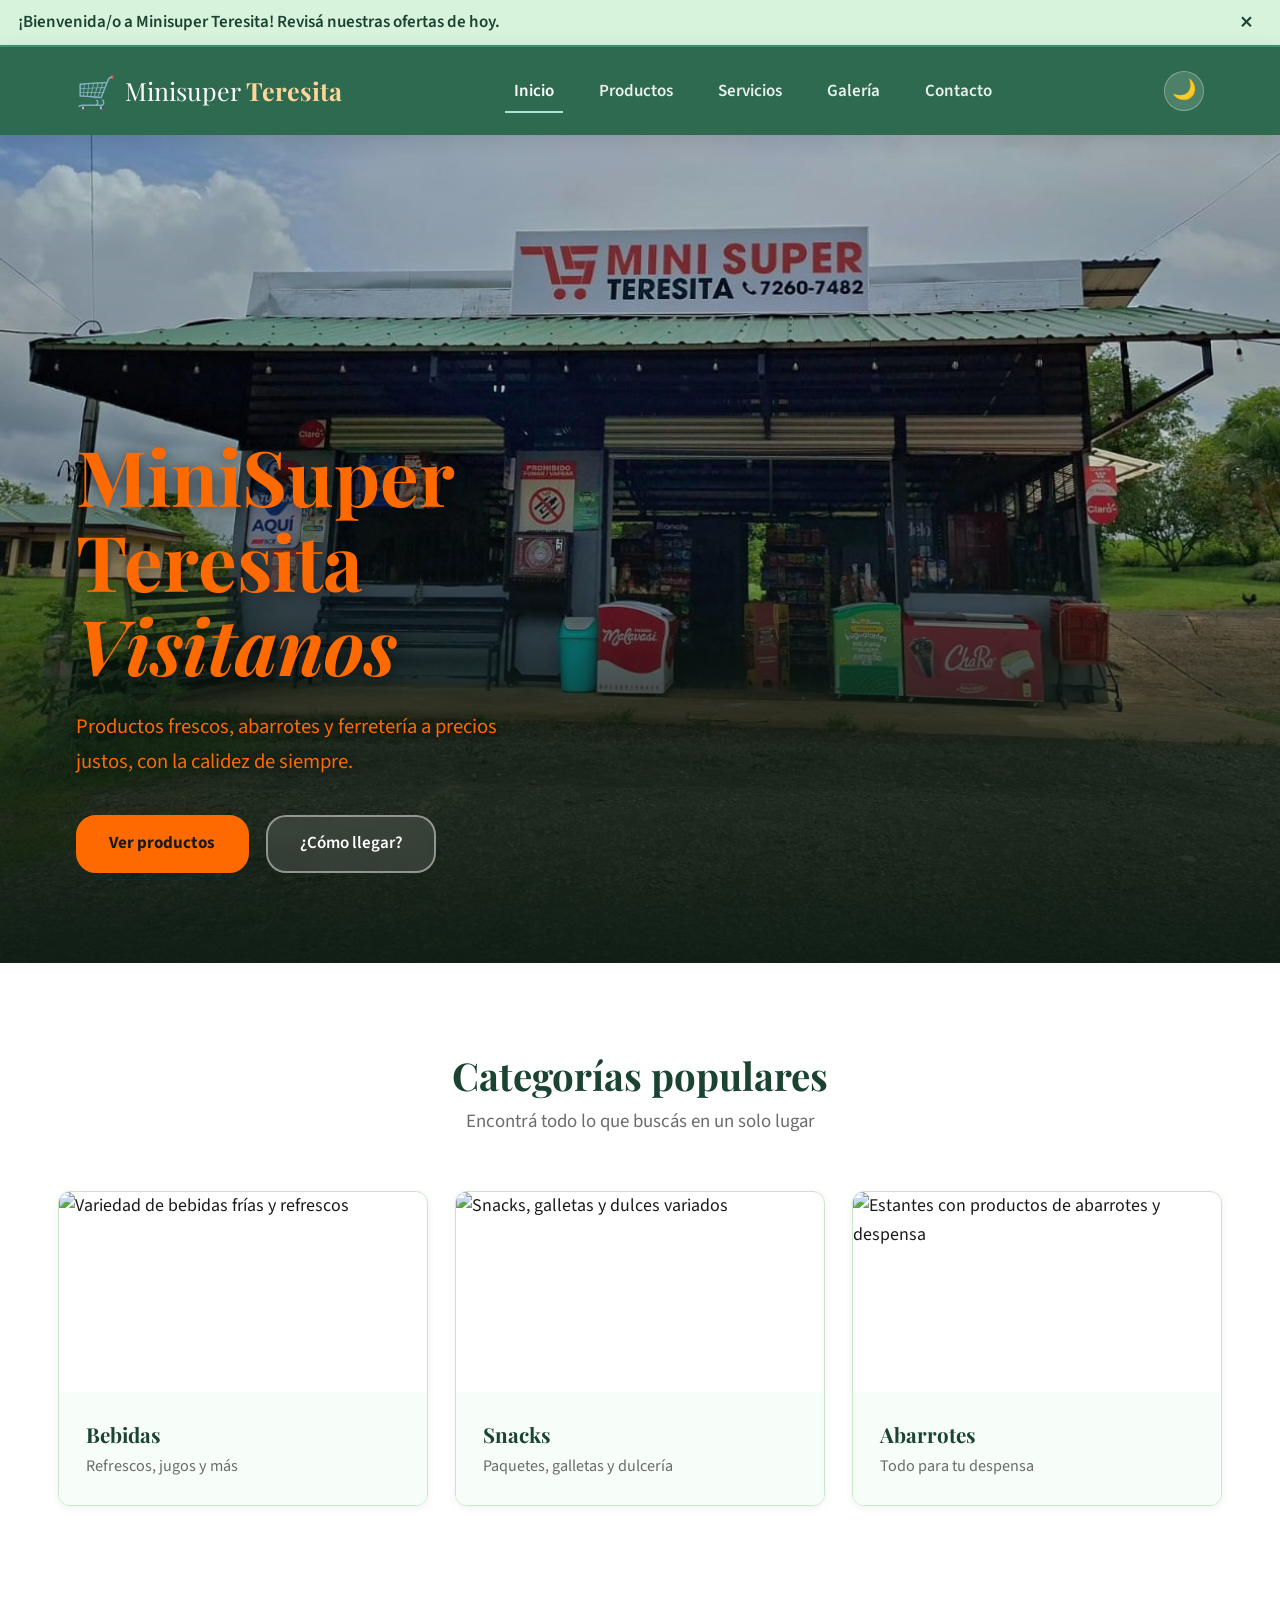
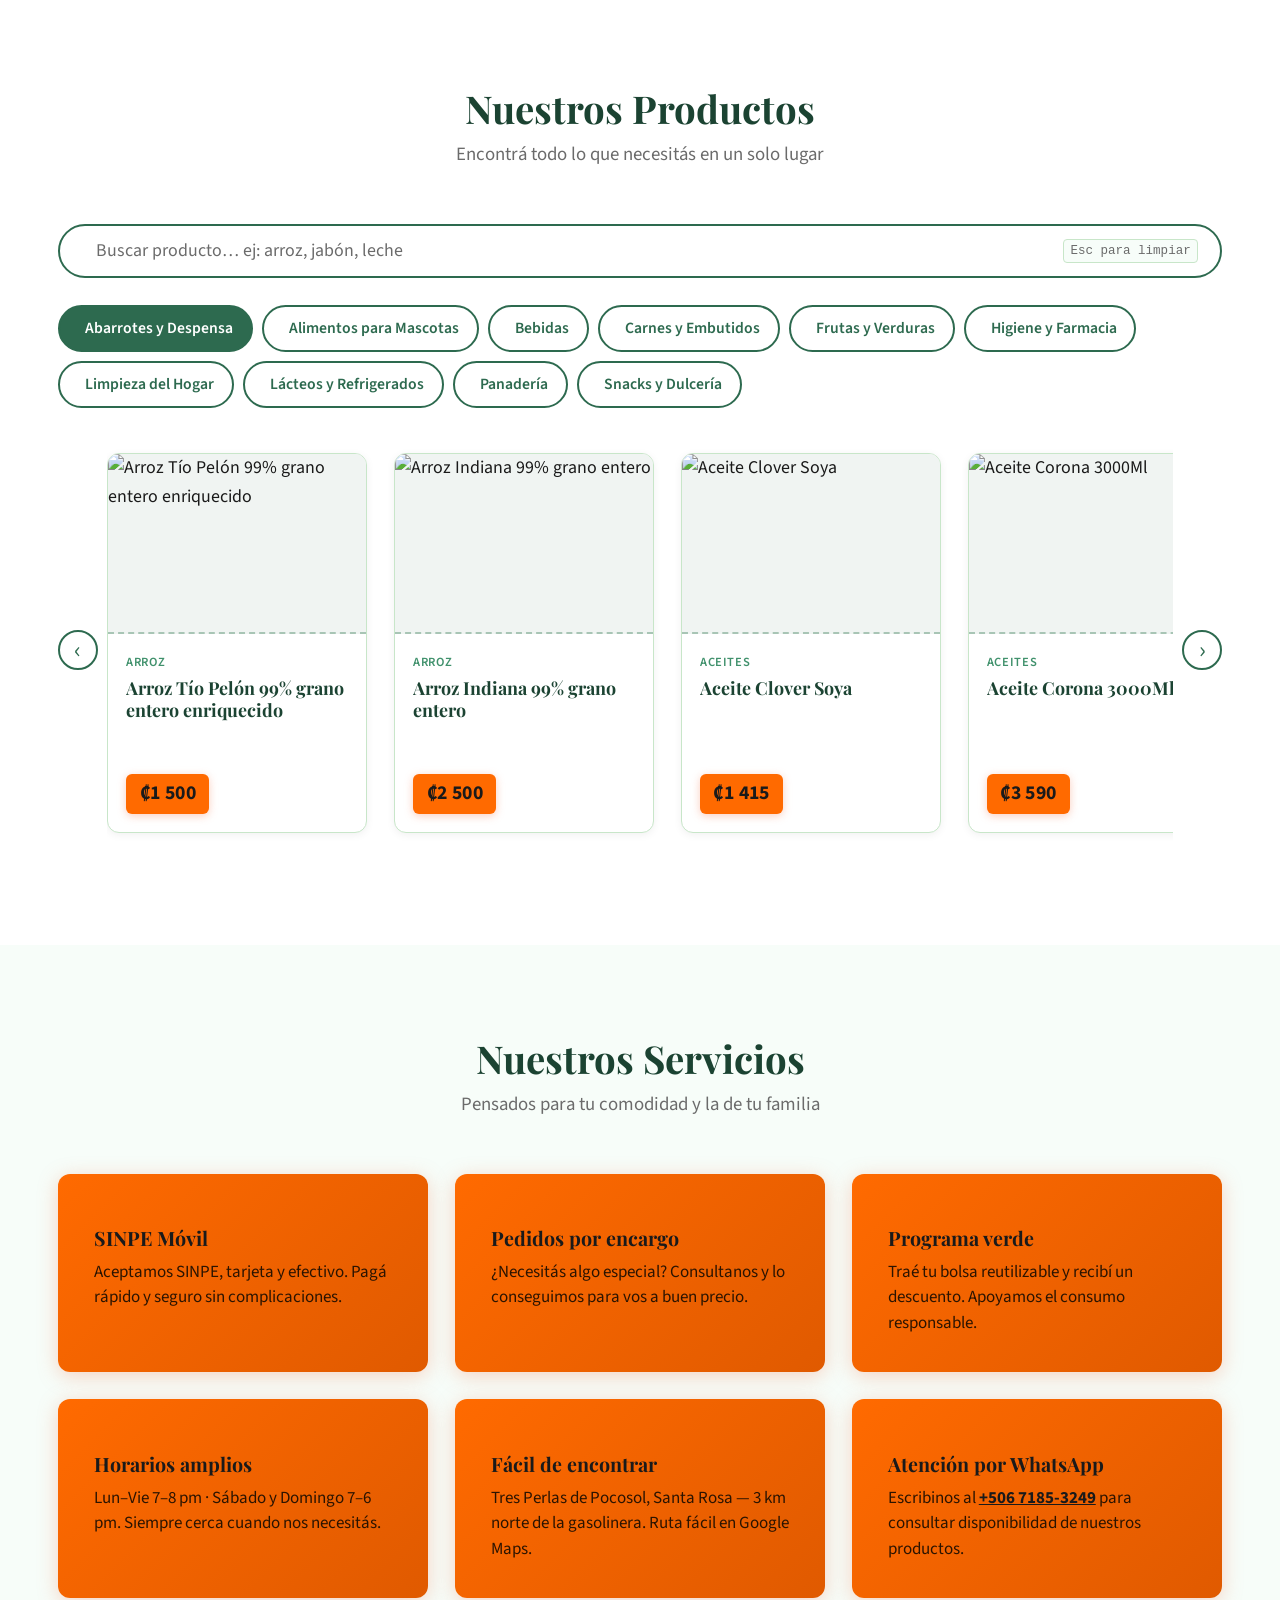
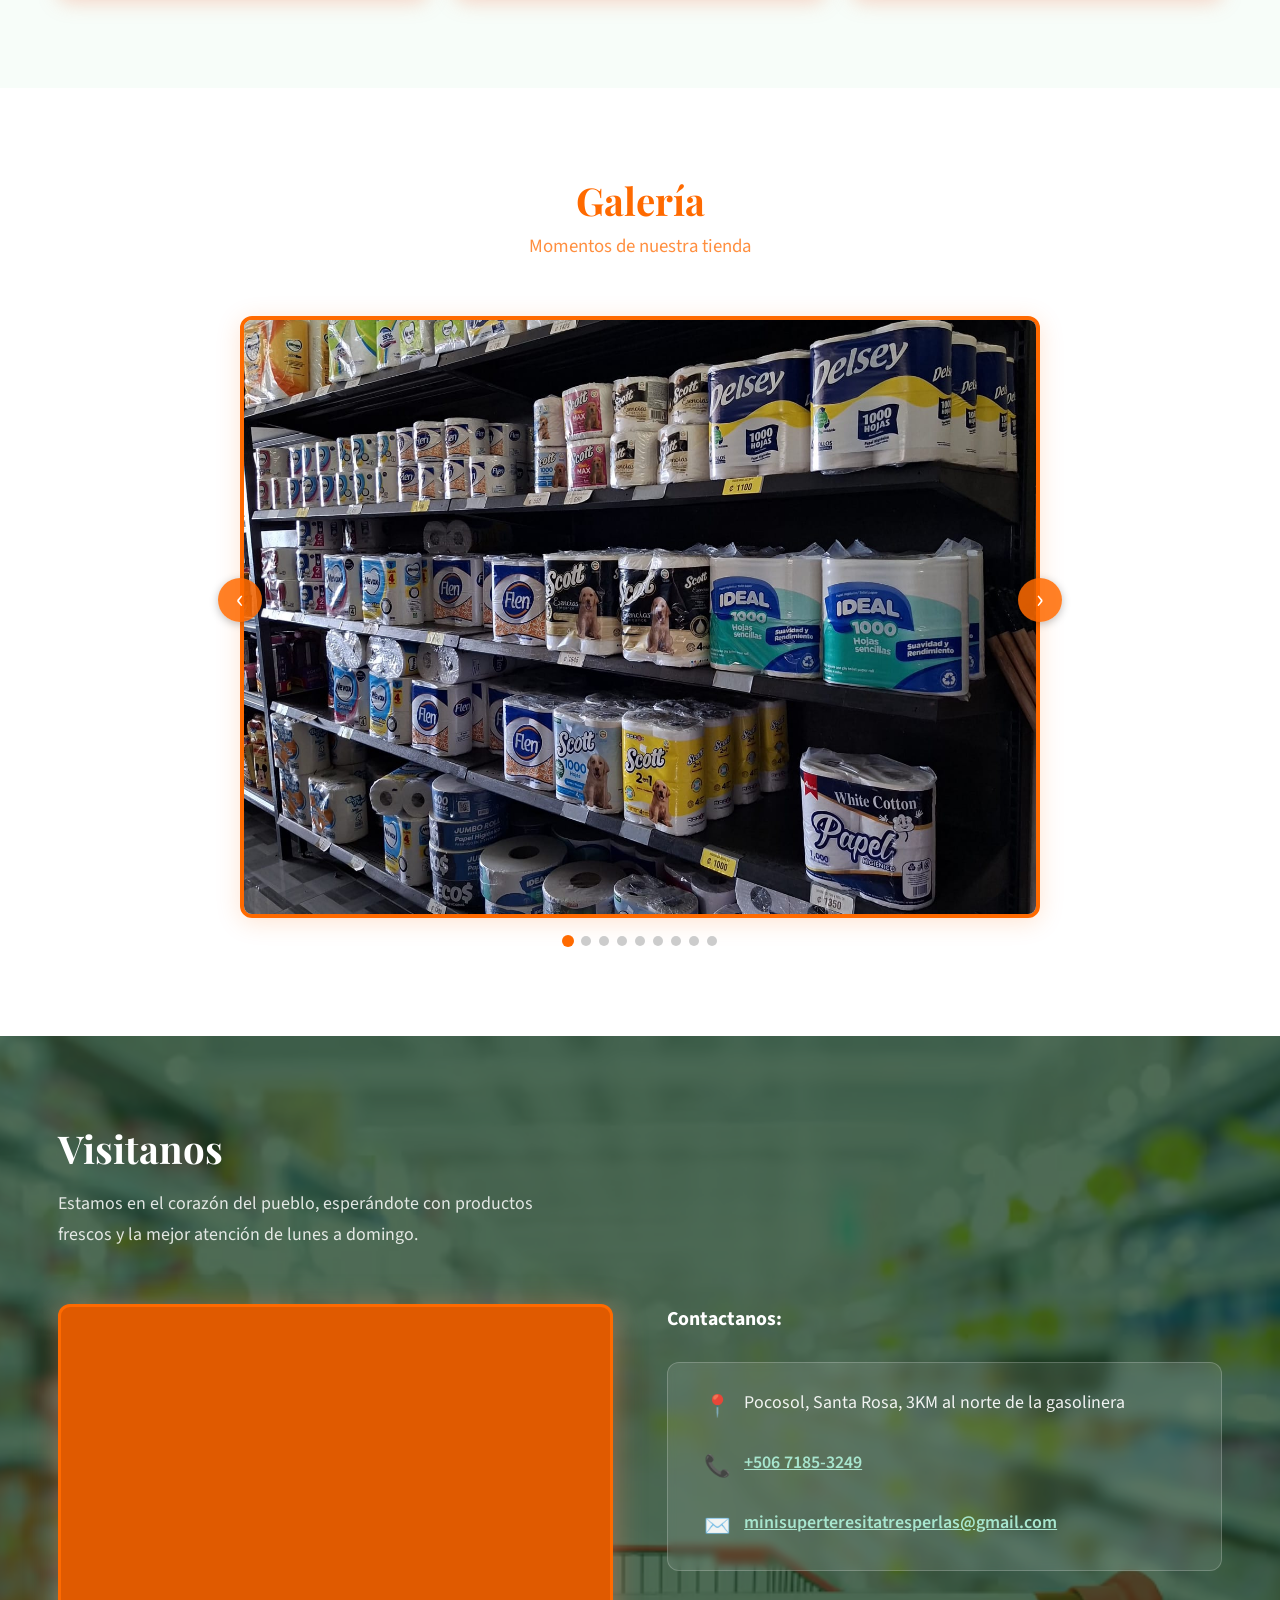
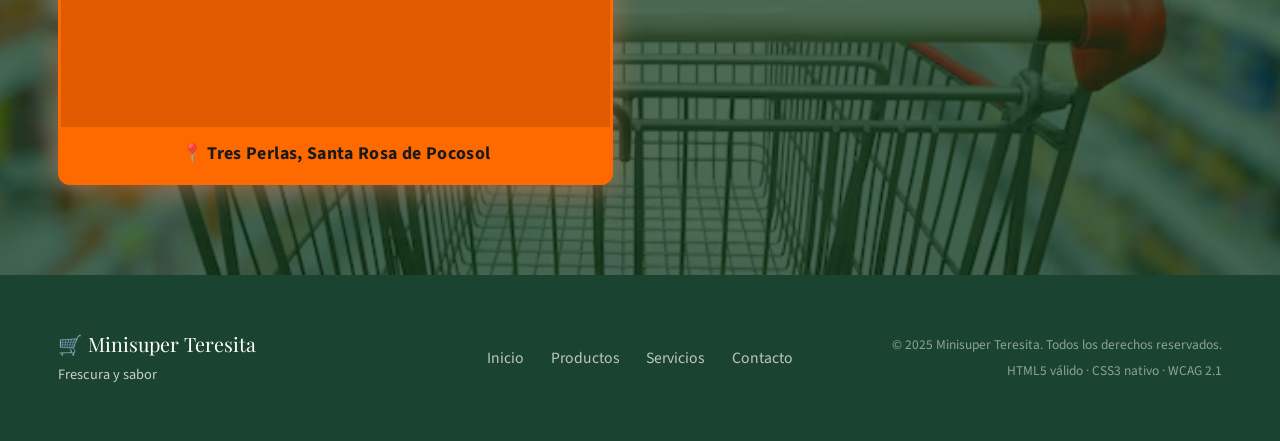
==== commit 3ff20d12: "feat: se actualizaron todos los archivos y se hicieron mejoras" ====
--- a/index.html
+++ b/index.html
@@ -203,42 +203,41 @@
           <h2 id="galeria-titulo" class="section-title">Galería</h2>
           <p class="section-subtitle">Momentos de nuestra tienda</p>
         </header>
-        <div class="galeria-grid">
-          <figure class="galeria-item galeria-featured">
-            <img
-              src="https://images.unsplash.com/photo-1542838132-92c53300491e?w=800&q=80"
-              alt="Vista interior del minisuper con pasillos ordenados y estantes llenos de productos"
-              width="800" height="500" loading="lazy">
-            <figcaption>Nuestra tienda, siempre ordenada para vos</figcaption>
-          </figure>
-          <figure class="galeria-item">
-            <img
-              src="https://images.unsplash.com/photo-1610832958506-aa56368176cf?w=400&q=80"
-              alt="Variedad colorida de frutas y verduras frescas en canastas"
-              width="400" height="300" loading="lazy">
-            <figcaption>Verduras frescas cada mañana</figcaption>
-          </figure>
-          <figure class="galeria-item">
-            <img
-              src="https://images.unsplash.com/photo-1556909114-f6e7ad7d3136?w=400&q=80"
-              alt="Tendero acomodando productos en estante de supermercado"
-              width="400" height="300" loading="lazy">
-            <figcaption>Atención personalizada siempre</figcaption>
-          </figure>
-          <figure class="galeria-item">
-            <img
-              src="https://images.unsplash.com/photo-1506617564039-2f3b650b7010?w=400&q=80"
-              alt="Canasta de mimbre con pan artesanal recién horneado"
-              width="400" height="300" loading="lazy">
-            <figcaption>Panadería artesanal diaria</figcaption>
-          </figure>
-          <figure class="galeria-item">
-            <img
-              src="https://images.unsplash.com/photo-1472099645785-5658abf4ff4e?w=400&q=80"
-              alt="Cliente sonriente recibiendo su bolsa de compras"
-              width="400" height="300" loading="lazy">
-            <figcaption>Clientes satisfechos, nuestra recompensa</figcaption>
-          </figure>
+        <div class="galeria-carrusel-wrapper">
+          <div class="galeria-carrusel" id="galeriaCarrusel" aria-label="Carrusel de galería">
+            <div class="galeria-carrusel-track" id="carruselTrack">
+              <figure class="galeria-carrusel-slide">
+                <img src="img/Galeria/imagen1.png" alt="Galería imagen 1" loading="lazy">
+              </figure>
+              <figure class="galeria-carrusel-slide">
+                <img src="img/Galeria/imagen2.png" alt="Galería imagen 2" loading="lazy">
+              </figure>
+              <figure class="galeria-carrusel-slide">
+                <img src="img/Galeria/imagen3.png" alt="Galería imagen 3" loading="lazy">
+              </figure>
+              <figure class="galeria-carrusel-slide">
+                <img src="img/Galeria/imagen4.png" alt="Galería imagen 4" loading="lazy">
+              </figure>
+              <figure class="galeria-carrusel-slide">
+                <img src="img/Galeria/imagen5.png" alt="Galería imagen 5" loading="lazy">
+              </figure>
+              <figure class="galeria-carrusel-slide">
+                <img src="img/Galeria/imagen6.png" alt="Galería imagen 6" loading="lazy">
+              </figure>
+              <figure class="galeria-carrusel-slide">
+                <img src="img/Galeria/imagen7.png" alt="Galería imagen 7" loading="lazy">
+              </figure>
+              <figure class="galeria-carrusel-slide">
+                <img src="img/Galeria/imagen8.png" alt="Galería imagen 8" loading="lazy">
+              </figure>
+              <figure class="galeria-carrusel-slide">
+                <img src="img/Galeria/imagen9.png" alt="Galería imagen 9" loading="lazy">
+              </figure>
+            </div>
+          </div>
+          <button class="galeria-carrusel-btn galeria-carrusel-btn--prev" id="carruselPrev" aria-label="Imagen anterior">&#8249;</button>
+          <button class="galeria-carrusel-btn galeria-carrusel-btn--next" id="carruselNext" aria-label="Imagen siguiente">&#8250;</button>
+          <div class="galeria-carrusel-indicadores" id="carruselIndicadores" aria-label="Indicadores de diapositiva"></div>
         </div>
       </div>
     </section>
@@ -254,11 +253,6 @@
               y la mejor atención de lunes a domingo.
             </p>
           </div>
-          <ul class="contacto-datos" style="display:none">
-            <li><span aria-hidden="true">📍</span> Tres Perlas de Pocosol, Santa Rosa, 3KM al norte de la gasolinera</li>
-            <li><span aria-hidden="true">📞</span> <a href="tel:+50671853249" class="contact-link-light">+506 7185-3249</a></li>
-            <li><span aria-hidden="true">✉️</span> <a href="mailto:minisuperteresitatresperlas@gmail.com" class="contact-link-light">minisuperteresitatresperlas@gmail.com</a></li>
-          </ul>
         </div>
         <div class="contacto-layout">
 
@@ -295,7 +289,7 @@
                 </li>
                 <li>
                   <span class="contacto-panel-icono" aria-hidden="true">✉️</span>
-                  <a href="mailto: minisuperteresitatresperlas@gmail.com" class="contact-link-light">minisuperteresitatresperlas@gmail.com</a>
+                  <a href="mailto:minisuperteresitatresperlas@gmail.com" class="contact-link-light">minisuperteresitatresperlas@gmail.com</a>
                 </li>
               </ul>
             </div>
@@ -305,7 +299,6 @@
       </div>
     </section>
   </main>
-</main>
 
   <footer class="site-footer" aria-label="Pie de página del sitio">
     <div class="container footer-layout">
@@ -330,4 +323,4 @@
 
   <script src="js/scripts.js"></script>
 </body>
-</html>
+</html>
--- a/css/styles.css
+++ b/css/styles.css
@@ -1,8 +1,3 @@
-/* =====================================================================
-   MINISUPER TERESITA — styles.css
-   ===================================================================== */
-
-
 /* =====================================================================
    1. VARIABLES
    ===================================================================== */
@@ -11,8 +6,9 @@
   --color-verde-medio:    #2d6a4f;
   --color-verde-claro:    #40916c;
   --color-verde-suave:    #d8f3dc;
-  --color-naranja:        #f4845f;
-  --color-naranja-oscuro: #e05c2a;
+  --color-naranja:        #ff6a00;
+  --color-naranja-oscuro: #e05a00;
+  --color-naranja-claro:  #ffb347;
 
   --color-texto-principal:  #1a1a1a;
   --color-texto-secundario: #4a4a4a;
@@ -191,7 +187,7 @@
   color: #fff;
   white-space: nowrap;
 }
-.logo strong { color: #a8e6cf; }
+.logo strong { color: #ffd699; }
 .logo-icon { font-size: 1.8rem; }
 
 .nav-list { display: flex; align-items: center; gap: var(--space-md); list-style: none; }
@@ -301,20 +297,20 @@
 
 .hero-title {
   font-size: clamp(2.8rem, 6vw, 5rem);
-  color: #fff;
+  color: var(--color-naranja);
   line-height: 1.1;
   margin-bottom: 1.25rem;
-  text-shadow: 0 2px 16px rgba(0,0,0,0.4);
-}
-.hero-title em { font-style: italic; color: #74c69d; }
+  text-shadow: 0 2px 16px rgba(0,0,0,0.5);
+}
+.hero-title em { font-style: italic; color: var(--color-naranja); }
 
 .hero-subtitle {
   font-size: 1.15rem;
-  color: rgba(255,255,255,0.88);
+  color: var(--color-naranja);
   margin-bottom: 2rem;
   max-width: 480px;
   line-height: 1.7;
-  text-shadow: 0 1px 8px rgba(0,0,0,0.5);
+  text-shadow: 0 1px 8px rgba(0,0,0,0.6);
 }
 .hero-ctas { display: flex; gap: var(--space-sm); flex-wrap: wrap; }
 
@@ -340,11 +336,8 @@
 .btn:hover  { transform: translateY(-2px); box-shadow: var(--shadow-md); }
 .btn:active { transform: translateY(0); box-shadow: none; }
 
-.btn-primary { background-color: var(--color-verde-medio); color: #fff; border-color: var(--color-verde-medio); }
-.btn-primary:hover { background-color: var(--color-verde-oscuro); border-color: var(--color-verde-oscuro); color: #fff; }
-
-.btn-secondary { background-color: transparent; color: var(--color-verde-oscuro); border-color: var(--color-verde-medio); }
-.btn-secondary:hover { background-color: var(--color-verde-medio); color: #fff; }
+.btn-primary { background-color: var(--color-naranja); color: var(--color-texto-principal); border-color: var(--color-naranja); font-weight: 700; }
+.btn-primary:hover { background-color: var(--color-naranja-oscuro); border-color: var(--color-naranja-oscuro); color: var(--color-texto-principal); }
 
 .btn-hero-secondary {
   display: inline-flex;
@@ -493,7 +486,7 @@
   display: inline-block;
   font-size: 1.1rem;
   font-weight: 700;
-  color: #fff;
+  color: var(--color-texto-principal);
   background: var(--color-naranja);
   padding: 0.25rem 0.75rem;
   border-radius: var(--border-radius-sm);
@@ -524,7 +517,7 @@
 .servicio-card {
   position: relative;
   overflow: hidden;
-  background: linear-gradient(135deg, #f4845f 0%, #e05c2a 100%);
+  background: linear-gradient(135deg, var(--color-naranja) 0%, var(--color-naranja-oscuro) 100%);
   border-radius: var(--border-radius-md);
   padding: var(--space-lg);
   display: flex;
@@ -552,9 +545,9 @@
 .servicio-card:hover { transform: translateY(-4px); box-shadow: 0 8px 30px rgba(244,132,95,0.5); }
 
 .servicio-card-icon { font-size: 2rem; display: block; margin-bottom: var(--space-xs); filter: drop-shadow(0 2px 4px rgba(0,0,0,0.2)); }
-.servicio-card h3   { font-size: 1.1rem; color: #fff; margin: 0; text-shadow: 0 1px 3px rgba(0,0,0,0.2); }
-.servicio-card p    { font-size: 0.95rem; color: rgba(255,255,255,0.92); margin: 0; line-height: 1.5; }
-.servicio-card p a  { color: #fff; font-weight: 700; text-decoration: underline; }
+.servicio-card h3   { font-size: 1.1rem; color: var(--color-texto-principal); margin: 0; }
+.servicio-card p    { font-size: 0.95rem; color: #2b1400; margin: 0; line-height: 1.5; }
+.servicio-card p a  { color: var(--color-texto-principal); font-weight: 700; text-decoration: underline; }
 
 
 /* =====================================================================
@@ -562,36 +555,90 @@
    ===================================================================== */
 .galeria-section { padding: var(--space-2xl) 0; background-color: var(--bg-pagina); }
 
-.galeria-grid {
-  display: grid;
-  grid-template-columns: repeat(3, 1fr);
+/* Título naranja exclusivo para galería */
+.galeria-section .section-title,
+[data-theme="dark"] .galeria-section .section-title { color: var(--color-naranja); }
+.galeria-section .section-subtitle { color: var(--color-naranja); opacity: 0.75; }
+
+/* --- Carrusel de Galería --- */
+.galeria-carrusel-wrapper {
+  position: relative;
+  display: flex;
+  flex-direction: column;
+  align-items: center;
   gap: var(--space-sm);
-  grid-template-areas:
-    "featured featured item2"
-    "item3    item4    item5";
-}
-.galeria-featured          { grid-area: featured; }
-.galeria-item:nth-child(2) { grid-area: item2; }
-.galeria-item:nth-child(3) { grid-area: item3; }
-.galeria-item:nth-child(4) { grid-area: item4; }
-.galeria-item:nth-child(5) { grid-area: item5; }
-
-.galeria-item { border-radius: var(--border-radius-md); overflow: hidden; box-shadow: var(--shadow-sm); position: relative; aspect-ratio: 4/3; }
-.galeria-item img { width: 100%; height: 100%; object-fit: cover; display: block; transition: transform 400ms ease; }
-.galeria-item:hover img { transform: scale(1.04); }
-
-figcaption {
+  margin: 0 auto;
+  max-width: 800px;
+}
+
+.galeria-carrusel {
+  width: 100%;
+  border: 4px solid var(--color-naranja);
+  border-radius: var(--border-radius-md);
+  overflow: hidden;
+  box-shadow: 0 4px 24px rgba(255, 106, 0, 0.18);
+}
+
+.galeria-carrusel-track {
+  display: flex;
+  transition: transform 400ms ease;
+}
+
+.galeria-carrusel-slide {
+  min-width: 100%;
+  margin: 0;
+  aspect-ratio: 4/3;
+  overflow: hidden;
+}
+
+.galeria-carrusel-slide img {
+  width: 100%;
+  height: 100%;
+  object-fit: cover;
+  display: block;
+}
+
+.galeria-carrusel-btn {
   position: absolute;
-  bottom: 0; left: 0; right: 0;
-  background: linear-gradient(transparent, rgba(0,0,0,0.7));
+  top: 45%;
+  transform: translateY(-50%);
+  background: rgba(255, 106, 0, 0.85);
   color: #fff;
-  padding: var(--space-sm) var(--space-sm) var(--space-xs);
-  font-size: 0.875rem;
-  font-weight: 600;
-  transform: translateY(100%);
-  transition: transform var(--transition-normal);
-}
-.galeria-item:hover figcaption { transform: translateY(0); }
+  border: none;
+  border-radius: 50%;
+  width: 44px;
+  height: 44px;
+  font-size: 1.6rem;
+  line-height: 1;
+  cursor: pointer;
+  z-index: 10;
+  display: flex;
+  align-items: center;
+  justify-content: center;
+  transition: background 0.2s, transform 0.2s;
+  box-shadow: 0 2px 8px rgba(0,0,0,0.25);
+}
+.galeria-carrusel-btn:hover { background: var(--color-naranja-oscuro); transform: translateY(-50%) scale(1.1); }
+.galeria-carrusel-btn--prev { left: -22px; }
+.galeria-carrusel-btn--next { right: -22px; }
+
+.galeria-carrusel-indicadores {
+  display: flex;
+  gap: 8px;
+}
+
+.galeria-carrusel-dot {
+  width: 10px;
+  height: 10px;
+  border-radius: 50%;
+  background: #ccc;
+  border: none;
+  cursor: pointer;
+  padding: 0;
+  transition: background 0.2s, transform 0.2s;
+}
+.galeria-carrusel-dot.activo,
+.galeria-carrusel-dot:hover { background: var(--color-naranja); transform: scale(1.2); }
 
 
 /* =====================================================================
@@ -629,7 +676,7 @@
   gap: 0.5rem;
   padding: 0.75rem 1rem;
   background: var(--color-naranja);
-  color: #fff;
+  color: var(--color-texto-principal);
   font-weight: 700;
   font-size: 1rem;
   letter-spacing: 0.02em;
@@ -714,7 +761,6 @@
 }
 .card-img-hover-pending:hover { background: #e2f0e8; }
 
-.hover-hint { font-size: 0.78rem; color: #7aaa94; font-weight: 600; letter-spacing: 0.03em; pointer-events: none; user-select: none; }
 
 .card-img-loaded { width: 100%; height: 100%; object-fit: cover; display: block; animation: fadeIn 300ms ease; }
 
@@ -780,6 +826,9 @@
 [data-theme="dark"] h1,
 [data-theme="dark"] h2,
 [data-theme="dark"] h3         { color: #a8e6cf; }
+[data-theme="dark"] .hero-title        { color: var(--color-naranja); }
+[data-theme="dark"] .hero-title em     { color: var(--color-naranja); }
+[data-theme="dark"] .hero-subtitle     { color: var(--color-naranja); }
 [data-theme="dark"] .section-title    { color: #a8e6cf; }
 [data-theme="dark"] .section-subtitle { color: #81c784; }
 
@@ -790,7 +839,6 @@
 [data-theme="dark"] .card-subcat      { color: #81c784; }
 [data-theme="dark"] .card-img-placeholder { background: #1a2e20; border-color: #2e4a35; }
 [data-theme="dark"] .card-img-hover-pending { background: #1a2e20; border-color: #2e4a35; }
-[data-theme="dark"] .hover-hint       { color: #52b788; }
 
 [data-theme="dark"] .catalogo-tab     { border-color: #40916c; color: #74c69d; }
 [data-theme="dark"] .catalogo-tab--active,
@@ -803,11 +851,7 @@
 [data-theme="dark"] .cat-info p       { color: #b2dfdb; }
 
 /* Tarjetas de servicio mantienen naranja en modo oscuro */
-[data-theme="dark"] .servicio-card    { background: linear-gradient(135deg, #f4845f 0%, #e05c2a 100%); }
-[data-theme="dark"] .servicio-card h3 { color: #fff; }
-[data-theme="dark"] .servicio-card p  { color: rgba(255,255,255,0.9); }
-
-[data-theme="dark"] .galeria-item figcaption { color: #b2dfdb; }
+[data-theme="dark"] .servicio-card    { background: linear-gradient(135deg, var(--color-naranja) 0%, var(--color-naranja-oscuro) 100%); }
 
 [data-theme="dark"] .search-input-wrapper   { background: #1a2e20; border-color: #40916c; }
 [data-theme="dark"] .productos-search-input { color: #e8f5e9; }
@@ -847,10 +891,9 @@
   .contacto-layout  { grid-template-columns: 1fr; }
   .mapa-wrapper iframe { height: 280px; }
 
-  .galeria-grid {
-    grid-template-columns: repeat(2, 1fr);
-    grid-template-areas: "featured featured" "item2 item3" "item4 item5";
-  }
+  .galeria-carrusel-wrapper { max-width: 100%; padding: 0 var(--space-md); }
+  .galeria-carrusel-btn--prev { left: 4px; }
+  .galeria-carrusel-btn--next { right: 4px; }
 
   .contacto-header { flex-direction: column; gap: var(--space-md); }
 
@@ -873,19 +916,17 @@
 
   .hero { min-height: 85vh; align-items: flex-end; }
   .hero-bg-img { object-position: center center; }
-  .hero-title  { font-size: 2.4rem; }
-  .hero-ctas   { flex-direction: column; align-items: flex-start; }
+  .hero-inner { padding: var(--space-lg) var(--space-sm) var(--space-xl); }
+  .hero-title  { font-size: 2.2rem; word-break: break-word; }
+  .hero-subtitle { font-size: 1rem; }
+  .hero-ctas   { flex-direction: column; align-items: stretch; width: 100%; }
+  .hero-ctas .btn { width: 100%; text-align: center; }
 
   .servicios-cards { grid-template-columns: 1fr; }
 
   .catalogos-tabs { flex-wrap: nowrap; overflow-x: auto; padding-bottom: 0.5rem; -webkit-overflow-scrolling: touch; }
   .catalogo-tab   { flex-shrink: 0; }
 
-  .galeria-grid {
-    grid-template-columns: 1fr;
-    grid-template-areas: "featured" "item2" "item3" "item4" "item5";
-  }
-
   .btn { padding: 0.65rem 1.25rem; font-size: 0.875rem; }
 
   .mapa-wrapper iframe { height: 240px; }
@@ -894,4 +935,20 @@
   .carrusel-btn  { width: 32px; height: 32px; font-size: 1.1rem; }
 
   .search-esc-hint { display: none; }
+
+  /* Carrusel de galería: botones dentro del marco, sin desbordar */
+  .galeria-carrusel-wrapper { max-width: 100%; padding: 0 var(--space-sm); }
+  .galeria-carrusel-btn { width: 36px; height: 36px; font-size: 1.3rem; }
+  .galeria-carrusel-btn--prev { left: 6px; }
+  .galeria-carrusel-btn--next { right: 6px; }
+}
+
+/* Móviles pequeños (≤ 420px) */
+@media (max-width: 420px) {
+  .hero-title { font-size: 1.85rem; }
+  .hero-subtitle { font-size: 0.92rem; }
+  .header-inner { padding: var(--space-xs) var(--space-sm); }
+  .logo-text { font-size: 1rem; }
+  .logo-icon { font-size: 1.4rem; }
+  .container { padding: 0 var(--space-xs); }
 }
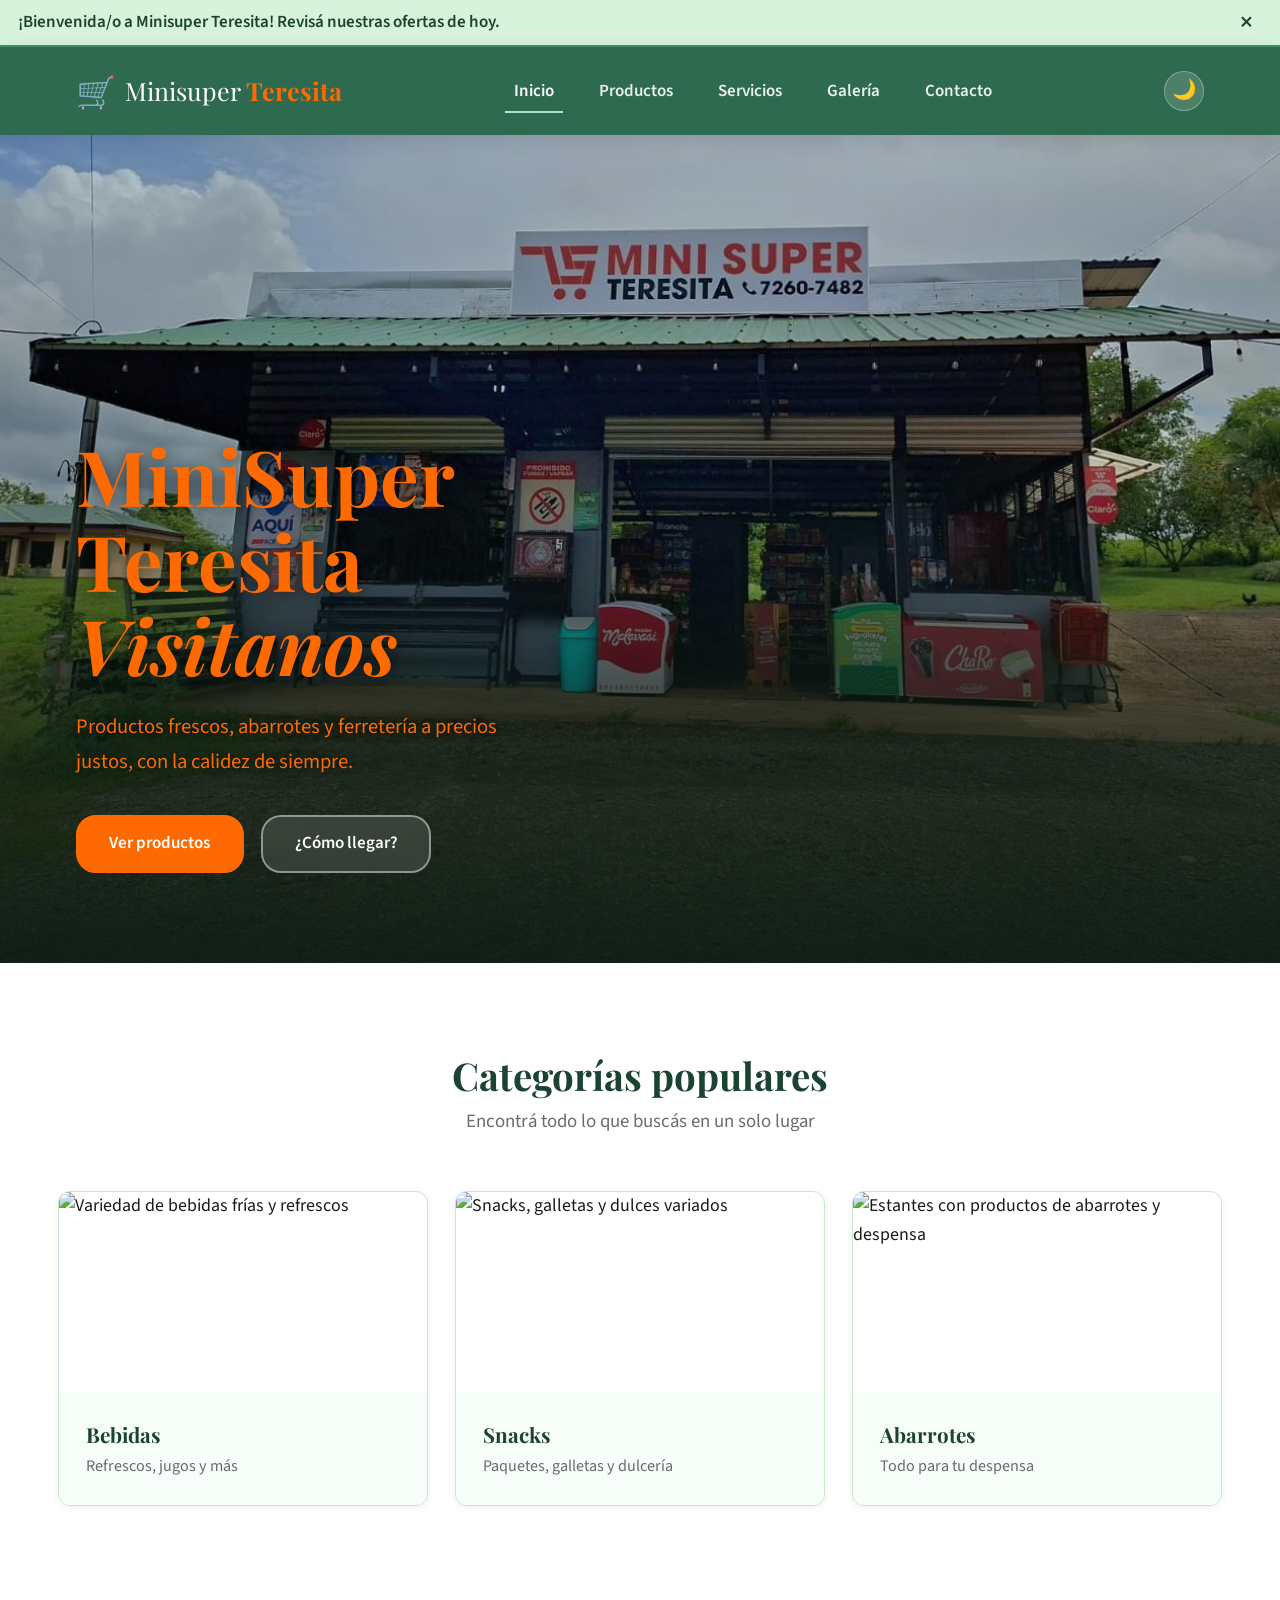
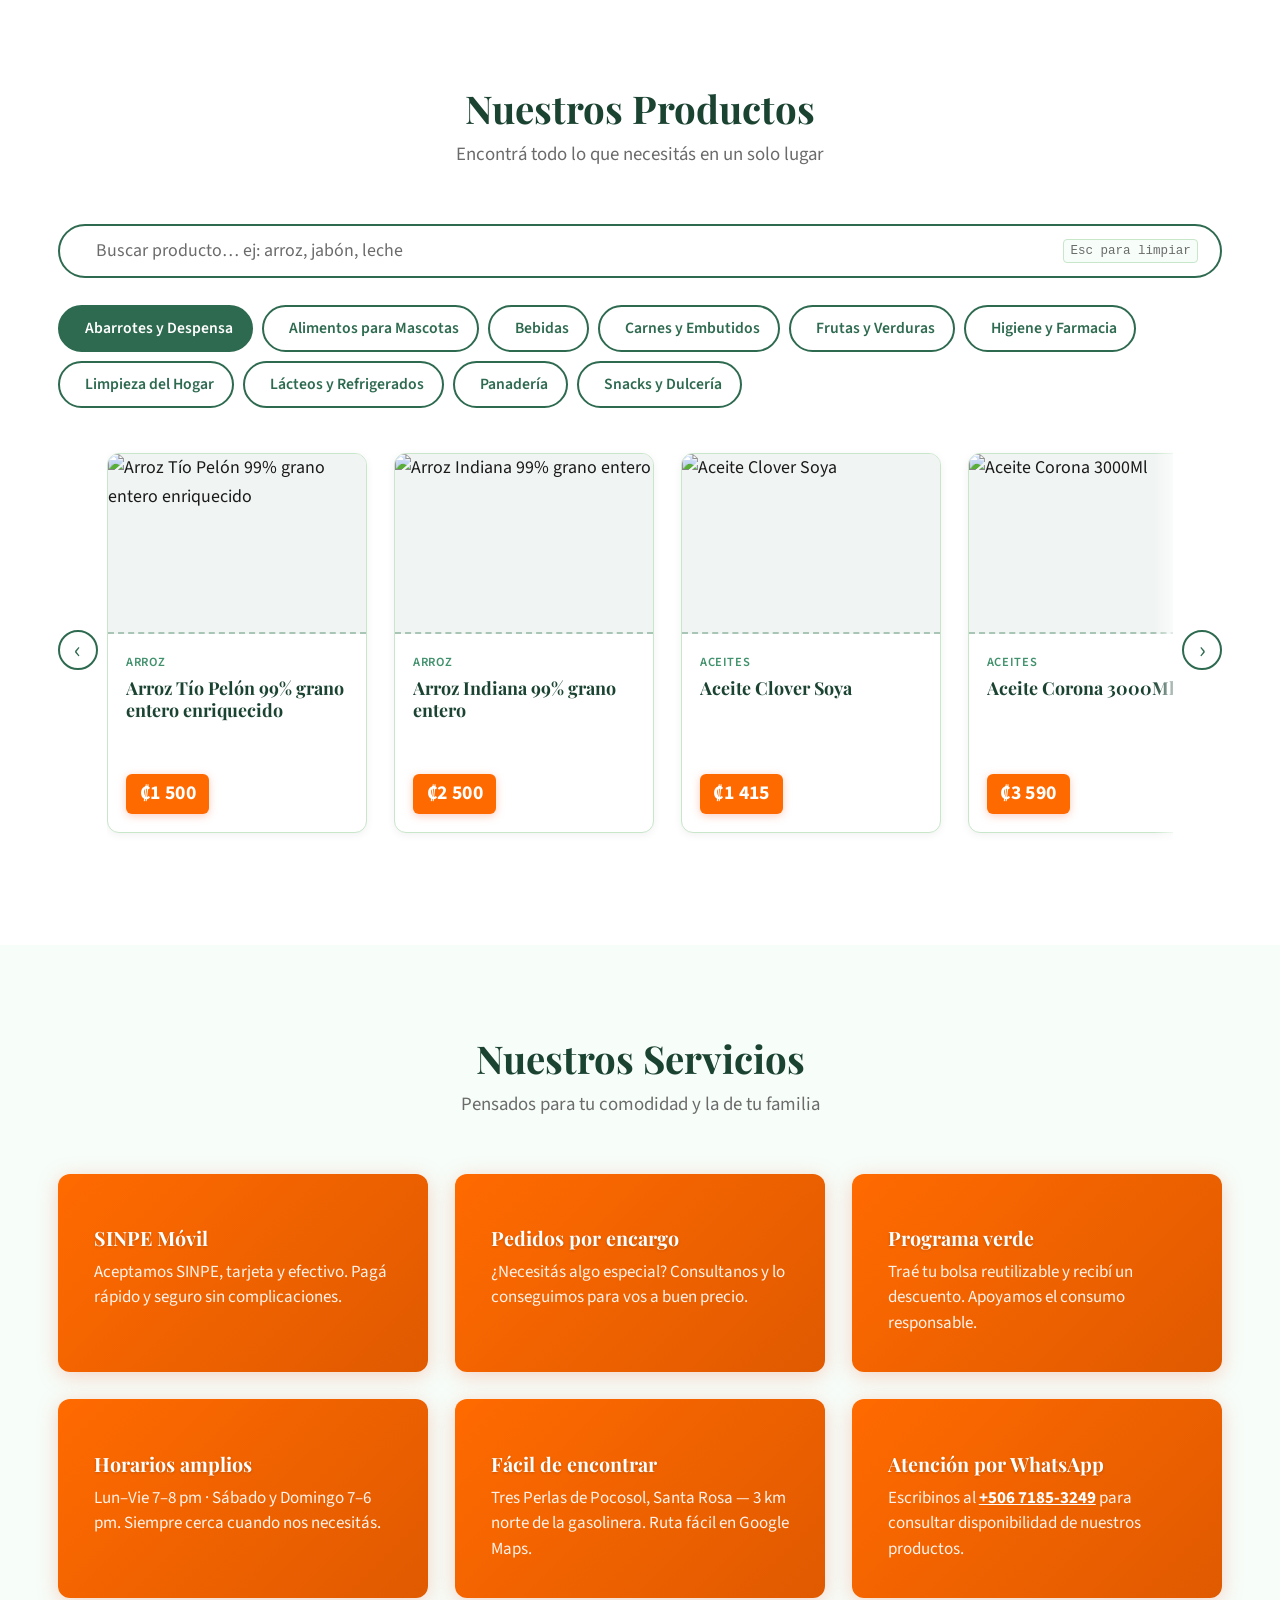
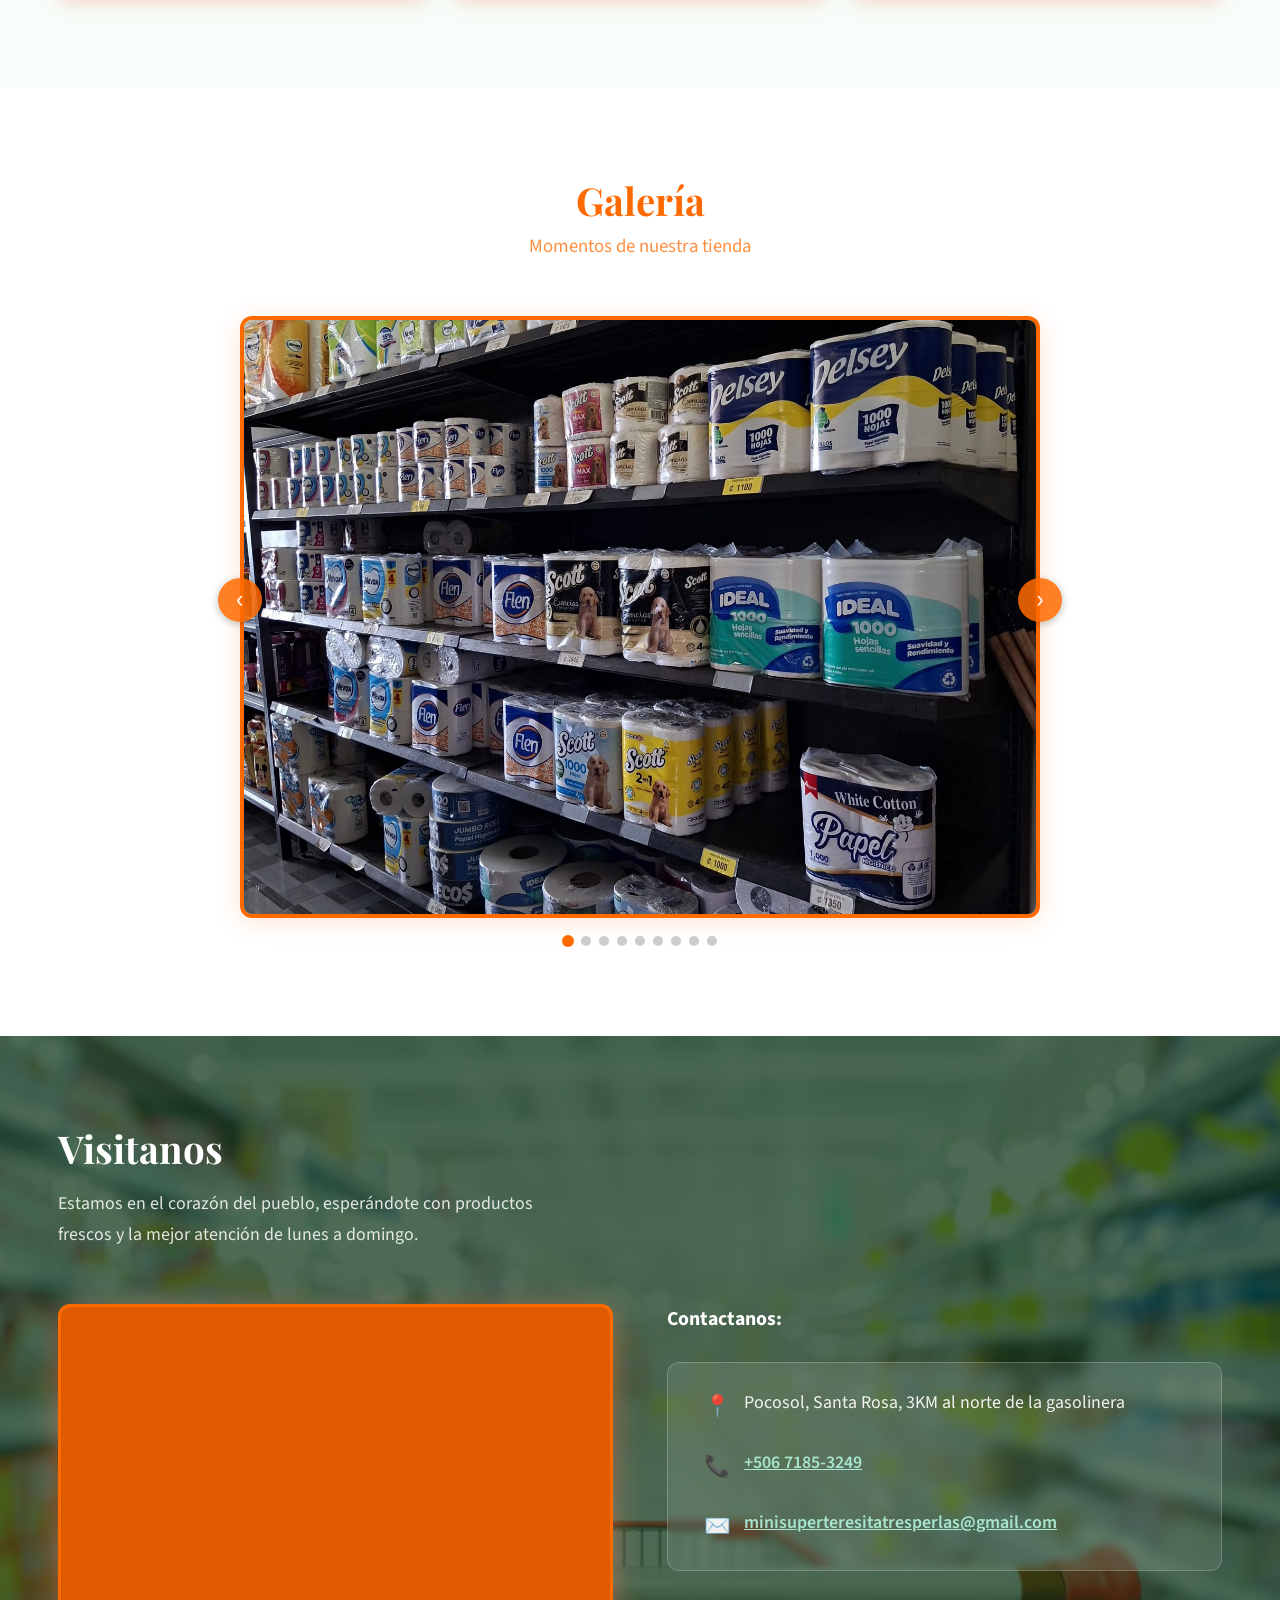
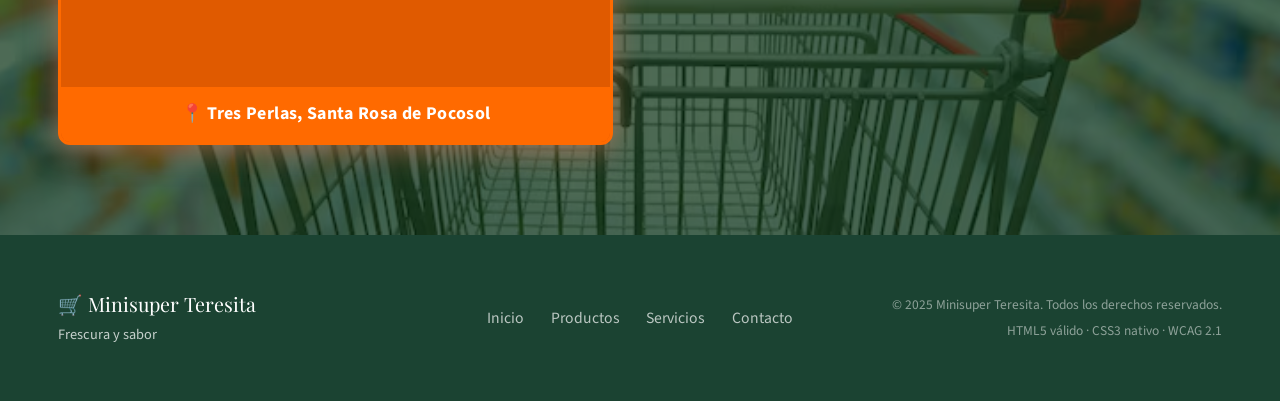
==== commit 4c6bbf23: "feat: se modifico el css y html para mejoras en la vista movil" ====
--- a/index.html
+++ b/index.html
@@ -253,6 +253,11 @@
               y la mejor atención de lunes a domingo.
             </p>
           </div>
+          <ul class="contacto-datos" style="display:none">
+            <li><span aria-hidden="true">📍</span> Tres Perlas de Pocosol, Santa Rosa, 3KM al norte de la gasolinera</li>
+            <li><span aria-hidden="true">📞</span> <a href="tel:+50671853249" class="contact-link-light">+506 7185-3249</a></li>
+            <li><span aria-hidden="true">✉️</span> <a href="mailto:minisuperteresitatresperlas@gmail.com" class="contact-link-light">minisuperteresitatresperlas@gmail.com</a></li>
+          </ul>
         </div>
         <div class="contacto-layout">
 
@@ -261,7 +266,7 @@
             <iframe
               src="https://www.google.com/maps/embed?pb=!1m14!1m12!1m3!1d1960.6980757800761!2d-84.534711!3d10.649384!2m3!1f0!2f0!3f0!3m2!1i1024!2i768!4f13.1!5e0!3m2!1ses-419!2scr!4v1780970089266!5m2!1ses-419!2scr"
               width="100%" height="100%"
-              style="border:0; display:block; border-radius: 12px; min-height: 420px;"
+              style="border:0; display:block; border-radius: 12px;"
               allowfullscreen loading="lazy"
               referrerpolicy="no-referrer-when-downgrade"
               title="Mapa de ubicación de Minisuper Teresita en Tres Perlas de Pocosol, Santa Rosa, Alajuela, Costa Rica">
@@ -289,7 +294,7 @@
                 </li>
                 <li>
                   <span class="contacto-panel-icono" aria-hidden="true">✉️</span>
-                  <a href="mailto:minisuperteresitatresperlas@gmail.com" class="contact-link-light">minisuperteresitatresperlas@gmail.com</a>
+                  <a href="mailto: minisuperteresitatresperlas@gmail.com" class="contact-link-light">minisuperteresitatresperlas@gmail.com</a>
                 </li>
               </ul>
             </div>
@@ -299,6 +304,7 @@
       </div>
     </section>
   </main>
+</main>
 
   <footer class="site-footer" aria-label="Pie de página del sitio">
     <div class="container footer-layout">
--- a/css/styles.css
+++ b/css/styles.css
@@ -187,7 +187,7 @@
   color: #fff;
   white-space: nowrap;
 }
-.logo strong { color: #ffd699; }
+.logo strong { color: var(--color-naranja); }
 .logo-icon { font-size: 1.8rem; }
 
 .nav-list { display: flex; align-items: center; gap: var(--space-md); list-style: none; }
@@ -336,8 +336,11 @@
 .btn:hover  { transform: translateY(-2px); box-shadow: var(--shadow-md); }
 .btn:active { transform: translateY(0); box-shadow: none; }
 
-.btn-primary { background-color: var(--color-naranja); color: var(--color-texto-principal); border-color: var(--color-naranja); font-weight: 700; }
-.btn-primary:hover { background-color: var(--color-naranja-oscuro); border-color: var(--color-naranja-oscuro); color: var(--color-texto-principal); }
+.btn-primary { background-color: var(--color-naranja); color: #fff; border-color: var(--color-naranja); }
+.btn-primary:hover { background-color: var(--color-naranja-oscuro); border-color: var(--color-naranja-oscuro); color: #fff; }
+
+.btn-secondary { background-color: transparent; color: var(--color-verde-oscuro); border-color: var(--color-verde-medio); }
+.btn-secondary:hover { background-color: var(--color-verde-medio); color: #fff; }
 
 .btn-hero-secondary {
   display: inline-flex;
@@ -486,7 +489,7 @@
   display: inline-block;
   font-size: 1.1rem;
   font-weight: 700;
-  color: var(--color-texto-principal);
+  color: #fff;
   background: var(--color-naranja);
   padding: 0.25rem 0.75rem;
   border-radius: var(--border-radius-sm);
@@ -545,9 +548,9 @@
 .servicio-card:hover { transform: translateY(-4px); box-shadow: 0 8px 30px rgba(244,132,95,0.5); }
 
 .servicio-card-icon { font-size: 2rem; display: block; margin-bottom: var(--space-xs); filter: drop-shadow(0 2px 4px rgba(0,0,0,0.2)); }
-.servicio-card h3   { font-size: 1.1rem; color: var(--color-texto-principal); margin: 0; }
-.servicio-card p    { font-size: 0.95rem; color: #2b1400; margin: 0; line-height: 1.5; }
-.servicio-card p a  { color: var(--color-texto-principal); font-weight: 700; text-decoration: underline; }
+.servicio-card h3   { font-size: 1.1rem; color: #fff; margin: 0; text-shadow: 0 1px 3px rgba(0,0,0,0.2); }
+.servicio-card p    { font-size: 0.95rem; color: rgba(255,255,255,0.92); margin: 0; line-height: 1.5; }
+.servicio-card p a  { color: #fff; font-weight: 700; text-decoration: underline; }
 
 
 /* =====================================================================
@@ -676,7 +679,7 @@
   gap: 0.5rem;
   padding: 0.75rem 1rem;
   background: var(--color-naranja);
-  color: var(--color-texto-principal);
+  color: #fff;
   font-weight: 700;
   font-size: 1rem;
   letter-spacing: 0.02em;
@@ -713,6 +716,15 @@
    16. CARRUSEL
    ===================================================================== */
 .carrusel-wrapper { position: relative; display: flex; align-items: center; gap: 0.5rem; }
+.carrusel-wrapper::after {
+  content: '';
+  position: absolute;
+  top: 0; right: 40px;
+  width: 28px; height: 100%;
+  background: linear-gradient(to right, transparent, var(--bg-pagina));
+  pointer-events: none;
+  z-index: 1;
+}
 
 .carrusel-track {
   display: flex;
@@ -852,6 +864,10 @@
 
 /* Tarjetas de servicio mantienen naranja en modo oscuro */
 [data-theme="dark"] .servicio-card    { background: linear-gradient(135deg, var(--color-naranja) 0%, var(--color-naranja-oscuro) 100%); }
+[data-theme="dark"] .servicio-card h3 { color: #fff; }
+[data-theme="dark"] .servicio-card p  { color: rgba(255,255,255,0.9); }
+
+[data-theme="dark"] .galeria-item figcaption { color: #b2dfdb; }
 
 [data-theme="dark"] .search-input-wrapper   { background: #1a2e20; border-color: #40916c; }
 [data-theme="dark"] .productos-search-input { color: #e8f5e9; }
@@ -951,4 +967,7 @@
   .logo-text { font-size: 1rem; }
   .logo-icon { font-size: 1.4rem; }
   .container { padding: 0 var(--space-xs); }
+
+  .carrusel-item { flex: 0 0 78vw; }
+  .carrusel-wrapper::after { right: 34px; width: 22px; }
 }
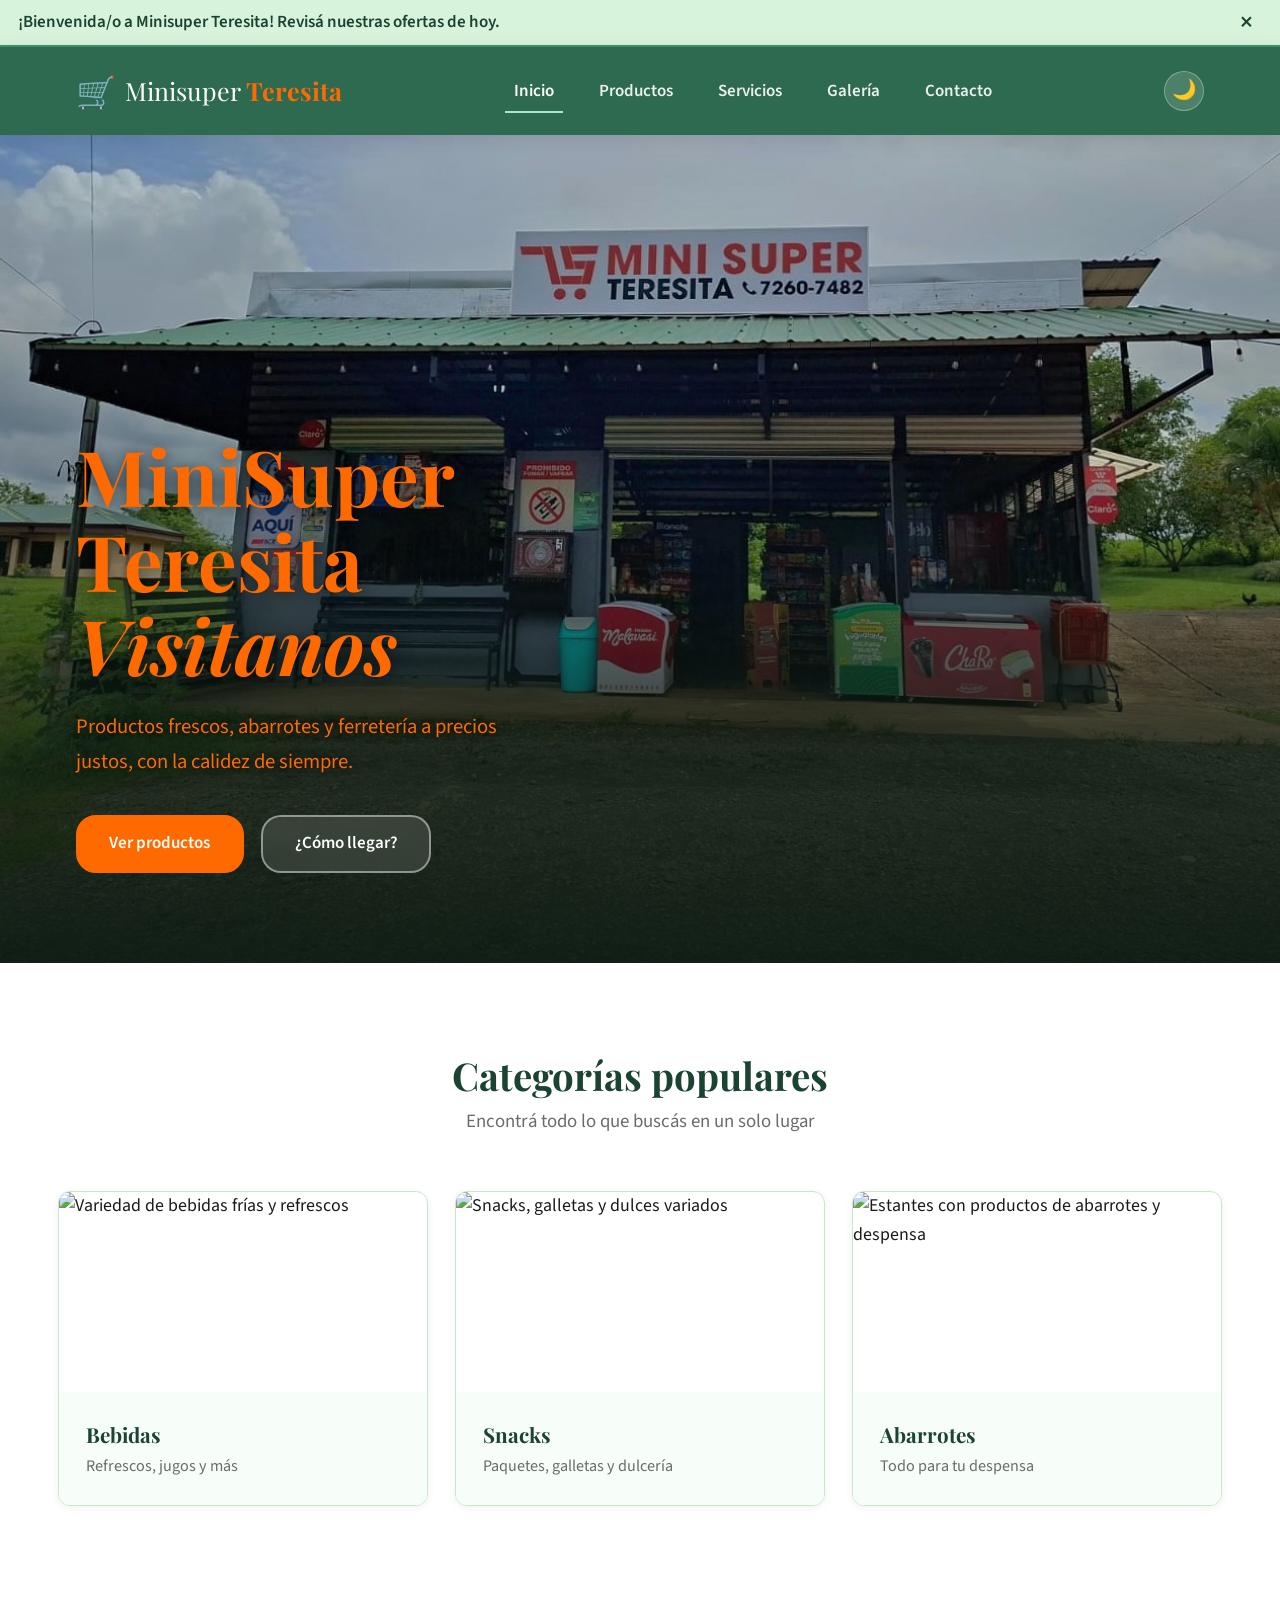
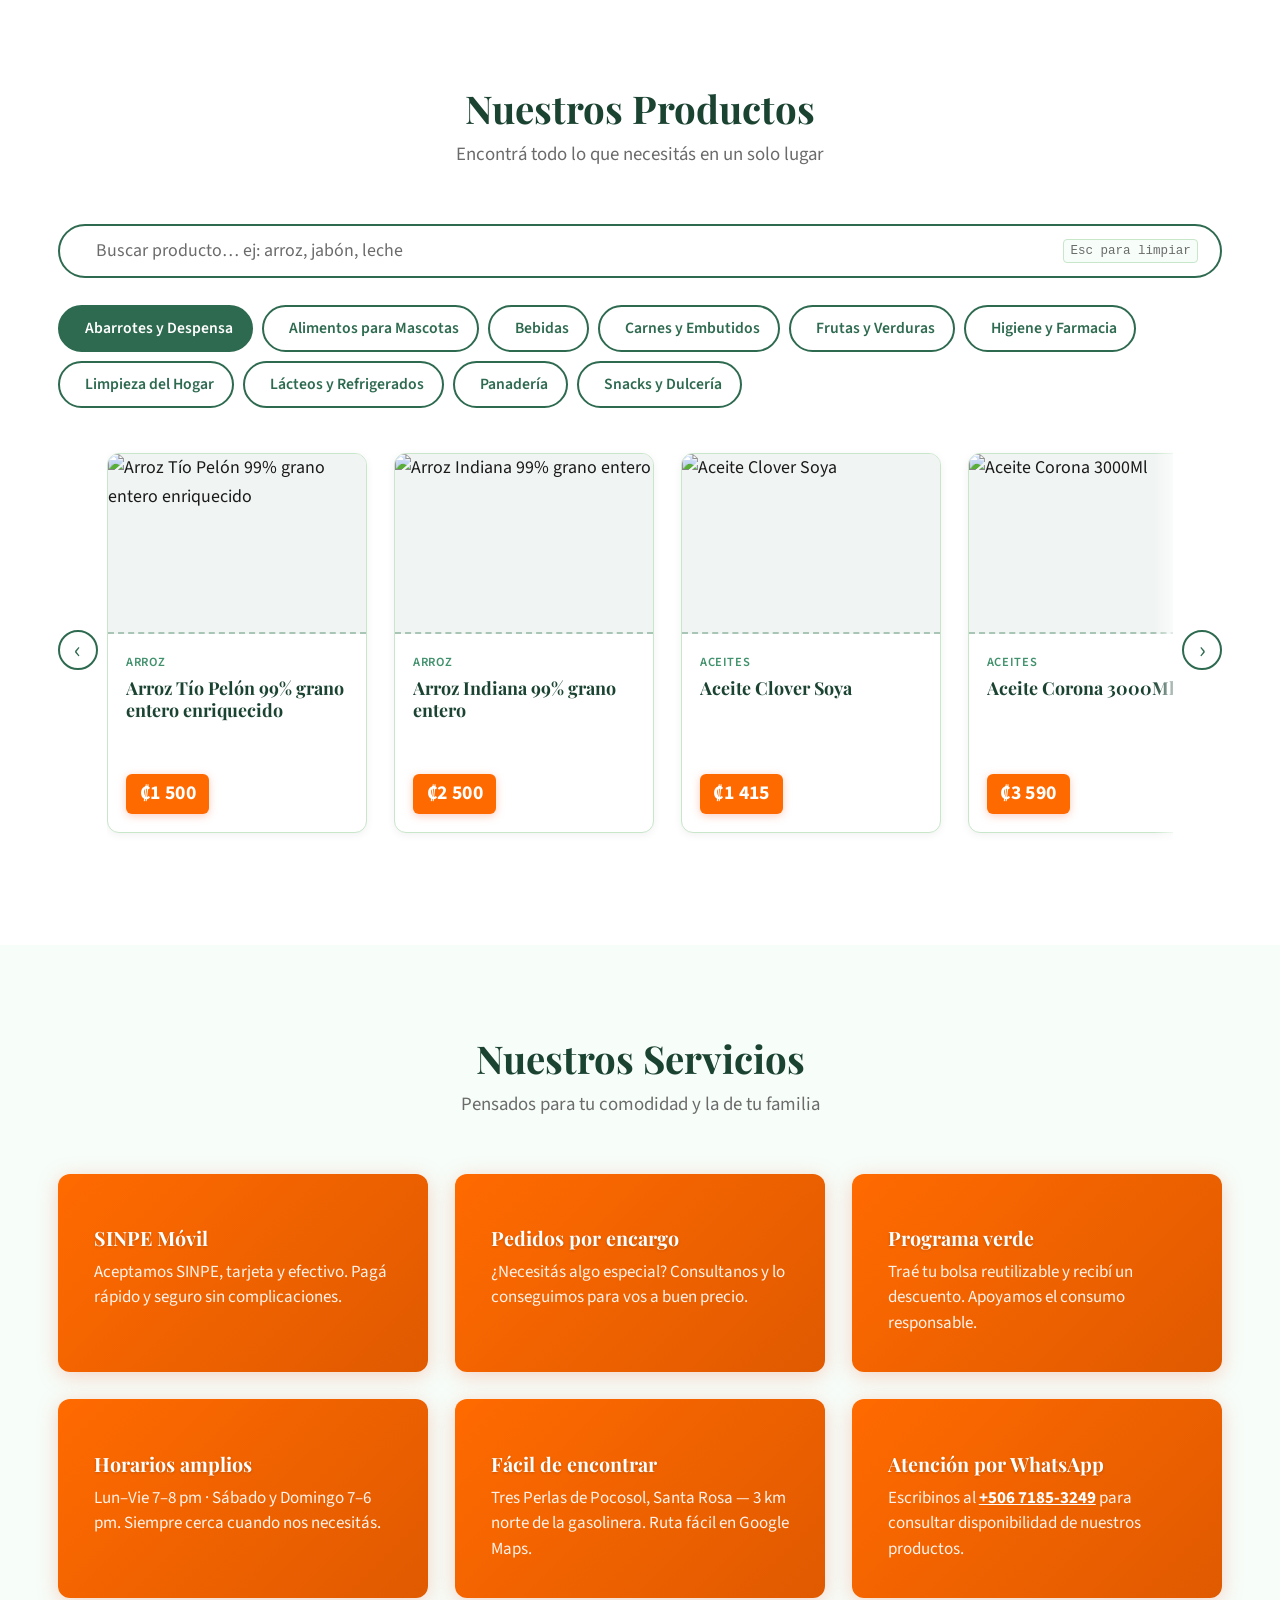
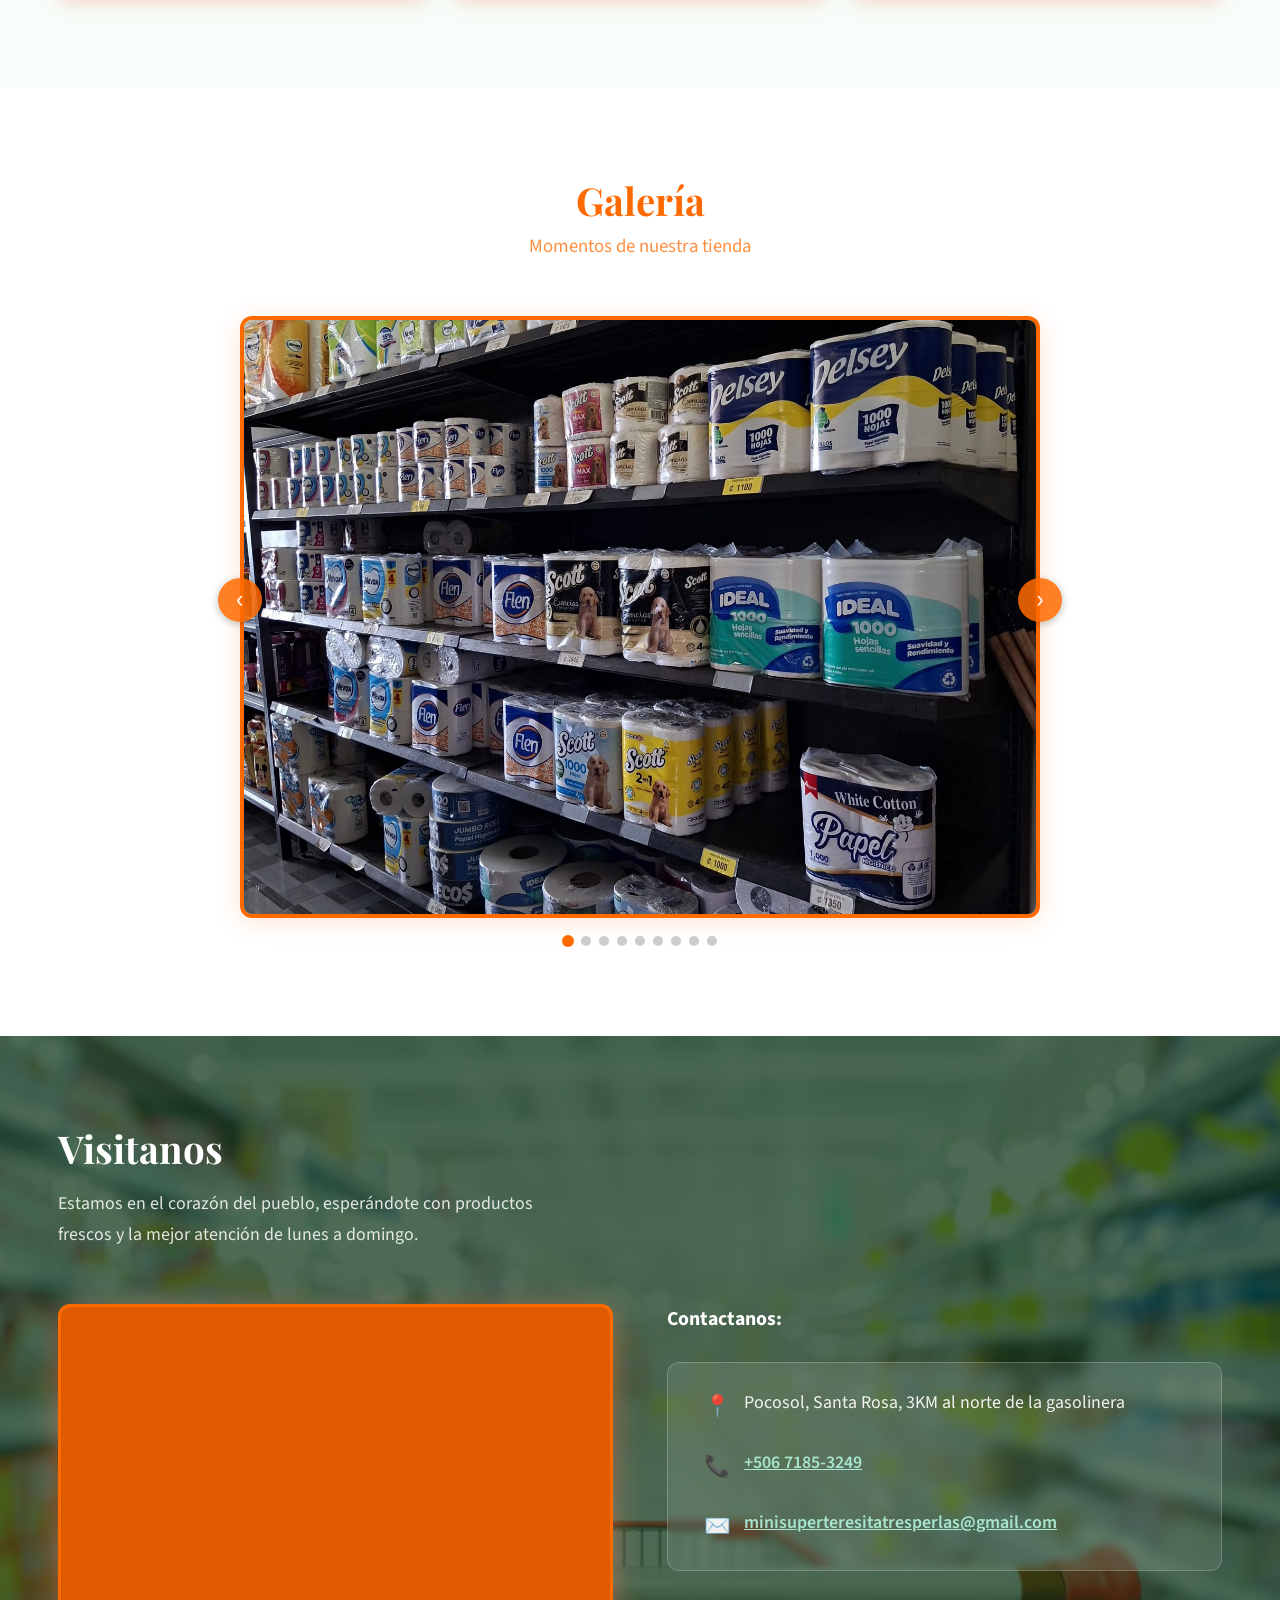
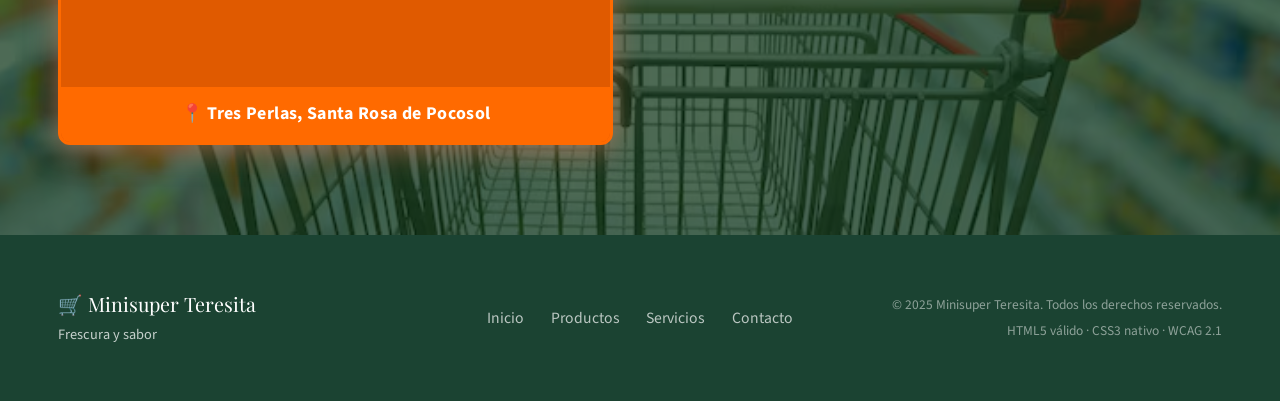
==== commit 2c2a230d: "feat: se modifico el css y html" ====
--- a/index.html
+++ b/index.html
@@ -264,7 +264,7 @@
           <!-- MAPA -->
           <div class="mapa-wrapper">
             <iframe
-              src="https://www.google.com/maps/embed?pb=!1m14!1m12!1m3!1d1960.6980757800761!2d-84.534711!3d10.649384!2m3!1f0!2f0!3f0!3m2!1i1024!2i768!4f13.1!5e0!3m2!1ses-419!2scr!4v1780970089266!5m2!1ses-419!2scr"
+              src="https://www.google.com/maps/embed?pb=!1m14!1m12!1m3!1d1960.6980757800761!2d-84.534711!3d10.649384!2m3!1f0!2f0!3f0!3m2!1i600!2i450!4f13.1!5e0!3m2!1ses-419!2scr!4v1780970089266!5m2!1ses-419!2scr"
               width="100%" height="100%"
               style="border:0; display:block; border-radius: 12px;"
               allowfullscreen loading="lazy"
--- a/css/styles.css
+++ b/css/styles.css
@@ -52,7 +52,7 @@
    ===================================================================== */
 *, *::before, *::after { box-sizing: border-box; margin: 0; padding: 0; }
 
-html { scroll-behavior: smooth; font-size: 112%; }
+html { scroll-behavior: smooth; font-size: 112%; max-width: 100%; overflow-x: hidden; }
 
 body {
   font-family: var(--font-body);
@@ -175,6 +175,7 @@
   padding: var(--space-sm) var(--space-lg);
   max-width: 1200px;
   margin: 0 auto;
+  width: 100%;
 }
 
 .logo {
@@ -186,6 +187,9 @@
   font-size: 1.4rem;
   color: #fff;
   white-space: nowrap;
+  min-width: 0;
+  overflow: hidden;
+  text-overflow: ellipsis;
 }
 .logo strong { color: var(--color-naranja); }
 .logo-icon { font-size: 1.8rem; }
@@ -667,10 +671,11 @@
 .section-title.light { color: #fff; }
 .contacto-desc { color: rgba(255,255,255,0.85); margin: var(--space-sm) 0 0; line-height: 1.7; max-width: 480px; }
 
-.contacto-layout { display: grid; grid-template-columns: 1fr 1fr; gap: var(--space-xl); align-items: start; }
-
-.mapa-wrapper { border-radius: var(--border-radius-md); overflow: hidden; border: 3px solid var(--color-naranja); box-shadow: 0 6px 30px rgba(244,132,95,0.5); background: var(--color-naranja-oscuro); }
-.mapa-wrapper iframe { width: 100%; height: 380px; display: block; border: 0; }
+.contacto-layout { display: grid; grid-template-columns: 1fr 1fr; gap: var(--space-xl); align-items: start; min-width: 0; }
+.contacto-layout > * { min-width: 0; }
+
+.mapa-wrapper { border-radius: var(--border-radius-md); overflow: hidden; border: 3px solid var(--color-naranja); box-shadow: 0 6px 30px rgba(244,132,95,0.5); background: var(--color-naranja-oscuro); max-width: 100%; }
+.mapa-wrapper iframe { width: 100%; max-width: 100%; height: 380px; display: block; border: 0; }
 
 .mapa-label {
   display: flex;
@@ -931,7 +936,6 @@
   .logo-text { font-size: 1.1rem; }
 
   .hero { min-height: 85vh; align-items: flex-end; }
-  .hero-bg-img { object-position: center center; }
   .hero-inner { padding: var(--space-lg) var(--space-sm) var(--space-xl); }
   .hero-title  { font-size: 2.2rem; word-break: break-word; }
   .hero-subtitle { font-size: 1rem; }
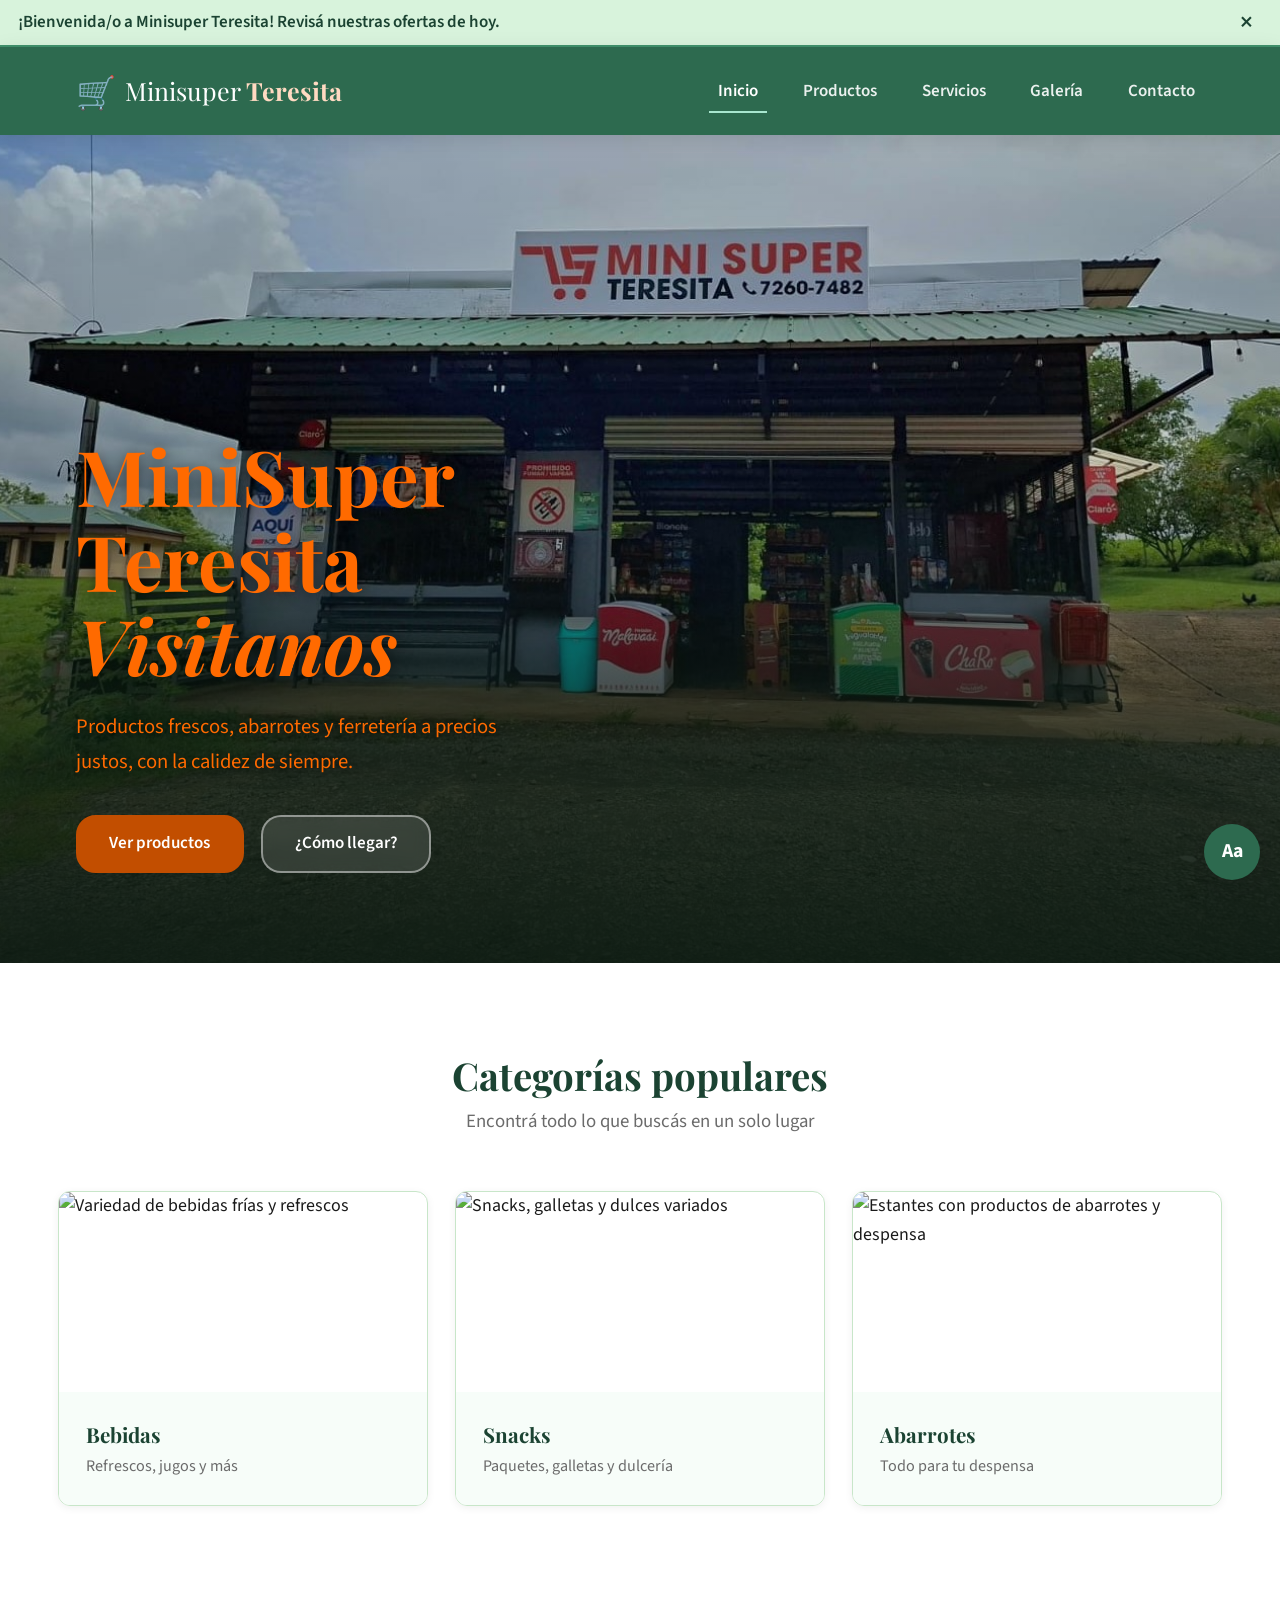
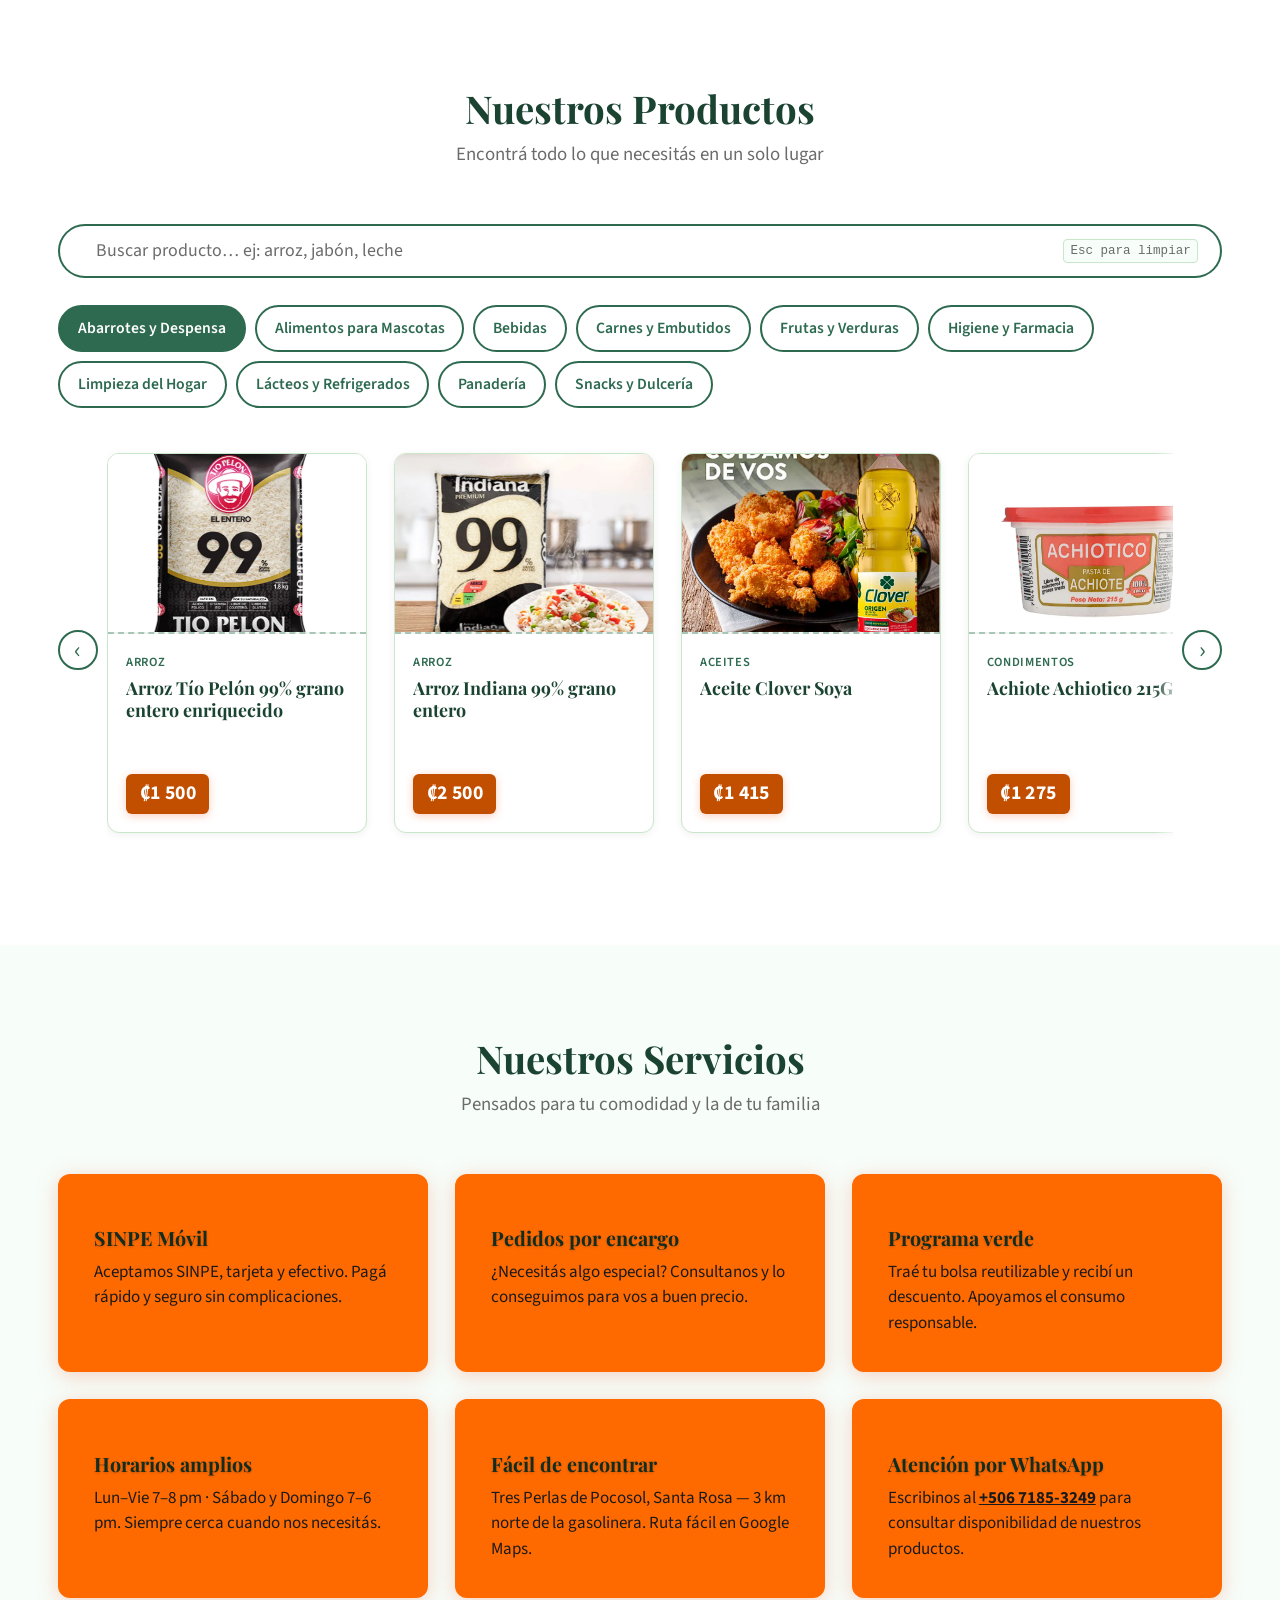
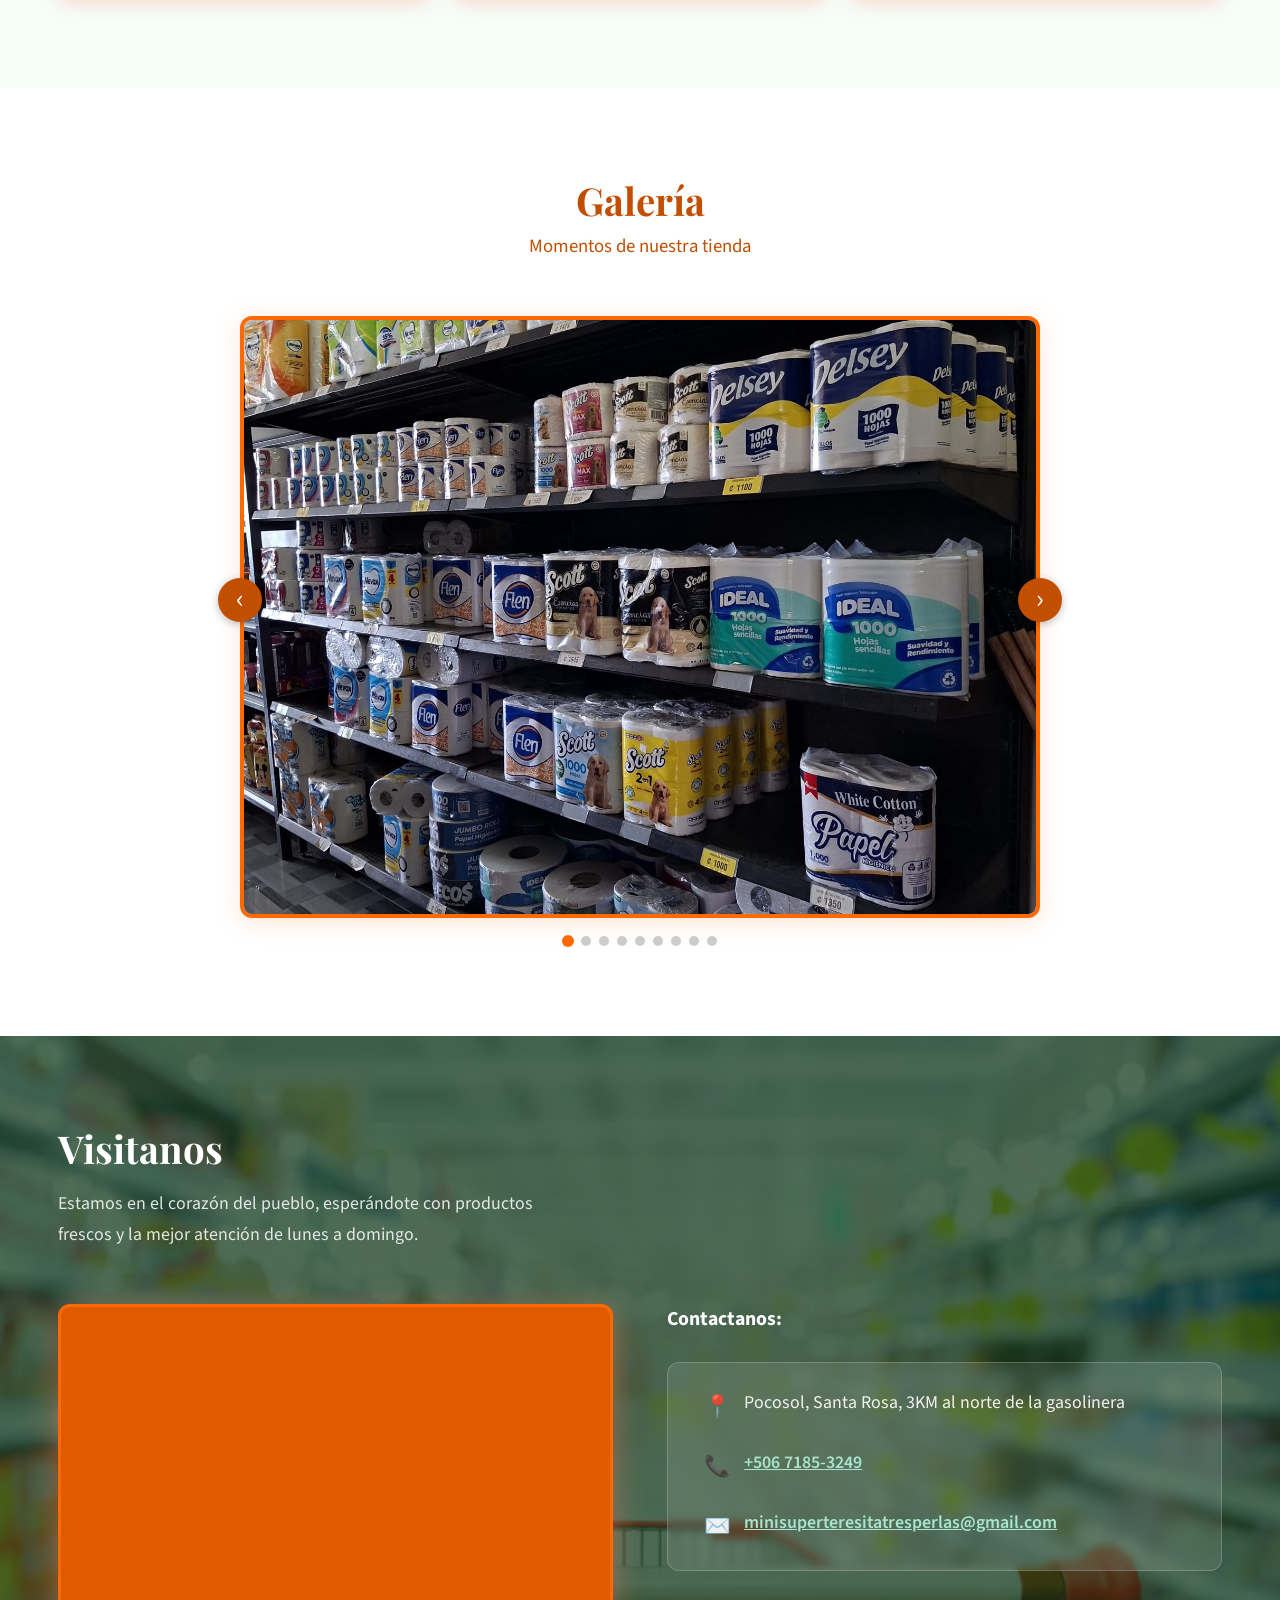
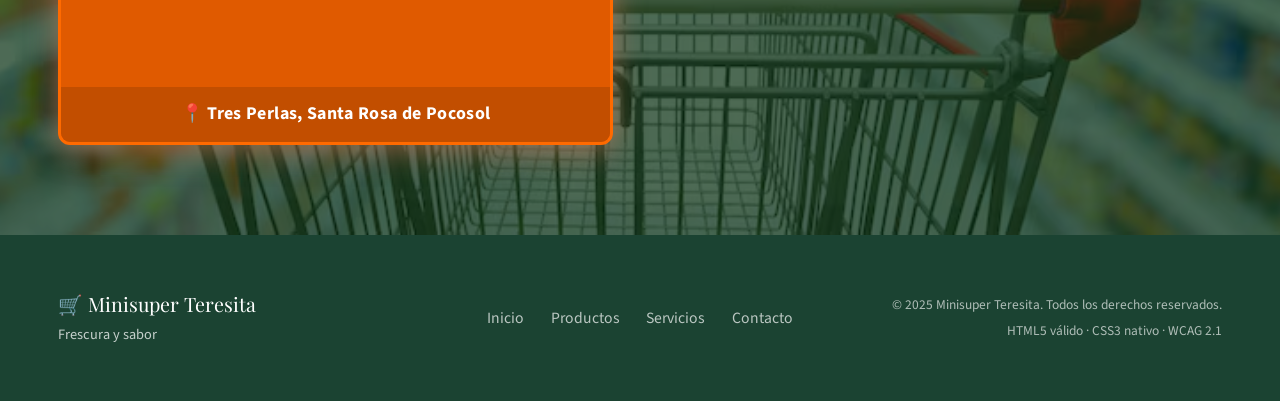
==== commit 11a63f46: "feat: Se agrega ultimo avance de landing page responsiva con accesibilidad WCAG AA" ====
--- a/index.html
+++ b/index.html
@@ -16,6 +16,37 @@
 
 <body>
 
+  <a href="#main-content" class="skip-link">Saltar al contenido principal</a>
+
+  <div class="accesibilidad-wrapper">
+    <button id="accesibilidad-toggle" class="accesibilidad-toggle"
+            aria-expanded="false"
+            aria-controls="accesibilidad-panel"
+            aria-label="Abrir opciones de accesibilidad: tamaño de texto y tema">
+      Aa
+    </button>
+    <div id="accesibilidad-panel" class="accesibilidad-panel" hidden>
+
+      <div class="accesibilidad-seccion">
+        <p class="accesibilidad-titulo" id="tamano-texto-titulo">Tamaño de texto</p>
+        <div class="texto-size-group" role="group" aria-labelledby="tamano-texto-titulo">
+          <button type="button" class="texto-size-btn" data-size="sm" aria-pressed="false" aria-label="Texto pequeño">A-</button>
+          <button type="button" class="texto-size-btn" data-size="md" aria-pressed="true"  aria-label="Texto normal">A</button>
+          <button type="button" class="texto-size-btn" data-size="lg" aria-pressed="false" aria-label="Texto grande">A+</button>
+        </div>
+      </div>
+
+      <div class="accesibilidad-seccion">
+        <p class="accesibilidad-titulo">Tema</p>
+        <button type="button" id="theme-toggle" class="accesibilidad-fila-btn" aria-pressed="false">
+          <span id="theme-icon" aria-hidden="true">🌙</span>
+          <span id="theme-label">Activar modo oscuro</span>
+        </button>
+      </div>
+
+    </div>
+  </div>
+
   <div id="welcome-banner" class="welcome-banner" role="alert" aria-live="polite" aria-atomic="true">
     <p>¡Bienvenida/o a Minisuper Teresita!  Revisá nuestras ofertas de hoy.</p>
     <button id="close-banner" class="banner-close" aria-label="Cerrar mensaje de bienvenida">×</button>
@@ -27,6 +58,12 @@
         <span class="logo-icon" aria-hidden="true">🛒</span>
         <span class="logo-text">Minisuper <strong>Teresita</strong></span>
       </a>
+      <button class="nav-toggle" id="nav-toggle"
+              aria-controls="main-nav"
+              aria-expanded="false"
+              aria-label="Abrir menú de navegación">
+        <span class="hamburger" aria-hidden="true"></span>
+      </button>
       <nav class="main-nav" id="main-nav" aria-label="Navegación principal">
         <ul class="nav-list">
           <li><a href="#inicio"    class="nav-link">Inicio</a></li>
@@ -36,20 +73,10 @@
           <li><a href="#contacto"  class="nav-link">Contacto</a></li>
         </ul>
       </nav>
-      <button id="theme-toggle" class="theme-toggle" aria-pressed="false" aria-label="Activar modo oscuro">
-        <span id="theme-icon" aria-hidden="true">🌙</span>
-      </button>
-      <button class="nav-toggle" id="nav-toggle"
-              aria-controls="main-nav"
-              aria-expanded="false"
-              aria-label="Abrir menú de navegación">
-        <span class="hamburger" aria-hidden="true"></span>
-      </button>
     </div>
   </header>
 
-  <main id="main-content">
-    <a href="#main-content" class="skip-link">Saltar al contenido principal</a>
+  <main id="main-content" tabindex="-1">
 
     <!-- HERO — imagen real de portada -->
     <section id="inicio" class="hero" aria-labelledby="hero-titulo">
@@ -88,7 +115,7 @@
         <div class="categorias-grid">
           <a href="#productos" class="cat-card" data-jump="bebidas" aria-label="Ir a Bebidas">
             <div class="cat-img-wrap">
-              <img src="https://images.unsplash.com/photo-1581006852262-e4307cf6283a?w=600&q=80"
+              <img src="https://media.tycsports.com/files/2025/05/03/838347/bebidas.webp"
                    alt="Variedad de bebidas frías y refrescos" width="600" height="400" loading="lazy">
             </div>
             <div class="cat-info">
@@ -99,7 +126,7 @@
           </a>
           <a href="#productos" class="cat-card" data-jump="snacks-y-dulceria" aria-label="Ir a Snacks y Dulcería">
             <div class="cat-img-wrap">
-              <img src="https://images.unsplash.com/photo-1621939514649-280e2ee25f60?w=600&q=80"
+              <img src="https://www.gruma.com/media/238913/carrusel2.jpg"
                    alt="Snacks, galletas y dulces variados" width="600" height="400" loading="lazy">
             </div>
             <div class="cat-info">
@@ -110,7 +137,7 @@
           </a>
           <a href="#productos" class="cat-card" data-jump="abarrotes-y-despensa" aria-label="Ir a Abarrotes y Despensa">
             <div class="cat-img-wrap">
-              <img src="https://i.pinimg.com/736x/80/3a/be/803abee76d6c5ecb42abe6b5e089f3c4.jpg"
+              <img src="https://walmartcr.vtexassets.com/assets/vtex.file-manager-graphql/images/a72519e2-4000-41d1-aa84-585f20034e4c___a19cd55d4756542aad4b1d00ab3d9a7d.jpg"
                    alt="Estantes con productos de abarrotes y despensa" width="600" height="400" loading="lazy">
             </div>
             <div class="cat-info">
@@ -204,7 +231,7 @@
           <p class="section-subtitle">Momentos de nuestra tienda</p>
         </header>
         <div class="galeria-carrusel-wrapper">
-          <div class="galeria-carrusel" id="galeriaCarrusel" aria-label="Carrusel de galería">
+          <div class="galeria-carrusel" id="galeriaCarrusel" role="region" aria-label="Carrusel de galería">
             <div class="galeria-carrusel-track" id="carruselTrack">
               <figure class="galeria-carrusel-slide">
                 <img src="img/Galeria/imagen1.png" alt="Galería imagen 1" loading="lazy">
@@ -237,7 +264,7 @@
           </div>
           <button class="galeria-carrusel-btn galeria-carrusel-btn--prev" id="carruselPrev" aria-label="Imagen anterior">&#8249;</button>
           <button class="galeria-carrusel-btn galeria-carrusel-btn--next" id="carruselNext" aria-label="Imagen siguiente">&#8250;</button>
-          <div class="galeria-carrusel-indicadores" id="carruselIndicadores" aria-label="Indicadores de diapositiva"></div>
+          <div class="galeria-carrusel-indicadores" id="carruselIndicadores" role="group" aria-label="Indicadores de diapositiva"></div>
         </div>
       </div>
     </section>
@@ -253,20 +280,13 @@
               y la mejor atención de lunes a domingo.
             </p>
           </div>
-          <ul class="contacto-datos" style="display:none">
-            <li><span aria-hidden="true">📍</span> Tres Perlas de Pocosol, Santa Rosa, 3KM al norte de la gasolinera</li>
-            <li><span aria-hidden="true">📞</span> <a href="tel:+50671853249" class="contact-link-light">+506 7185-3249</a></li>
-            <li><span aria-hidden="true">✉️</span> <a href="mailto:minisuperteresitatresperlas@gmail.com" class="contact-link-light">minisuperteresitatresperlas@gmail.com</a></li>
-          </ul>
         </div>
         <div class="contacto-layout">
 
           <!-- MAPA -->
           <div class="mapa-wrapper">
             <iframe
-              src="https://www.google.com/maps/embed?pb=!1m14!1m12!1m3!1d1960.6980757800761!2d-84.534711!3d10.649384!2m3!1f0!2f0!3f0!3m2!1i600!2i450!4f13.1!5e0!3m2!1ses-419!2scr!4v1780970089266!5m2!1ses-419!2scr"
-              width="100%" height="100%"
-              style="border:0; display:block; border-radius: 12px;"
+              src="https://maps.google.com/maps?q=10.649396,-84.534709&z=16&output=embed"
               allowfullscreen loading="lazy"
               referrerpolicy="no-referrer-when-downgrade"
               title="Mapa de ubicación de Minisuper Teresita en Tres Perlas de Pocosol, Santa Rosa, Alajuela, Costa Rica">
@@ -294,7 +314,7 @@
                 </li>
                 <li>
                   <span class="contacto-panel-icono" aria-hidden="true">✉️</span>
-                  <a href="mailto: minisuperteresitatresperlas@gmail.com" class="contact-link-light">minisuperteresitatresperlas@gmail.com</a>
+                  <a href="mailto:minisuperteresitatresperlas@gmail.com" class="contact-link-light">minisuperteresitatresperlas@gmail.com</a>
                 </li>
               </ul>
             </div>
@@ -304,7 +324,6 @@
       </div>
     </section>
   </main>
-</main>
 
   <footer class="site-footer" aria-label="Pie de página del sitio">
     <div class="container footer-layout">
--- a/css/styles.css
+++ b/css/styles.css
@@ -8,15 +8,15 @@
   --color-verde-suave:    #d8f3dc;
   --color-naranja:        #ff6a00;
   --color-naranja-oscuro: #e05a00;
-  --color-naranja-claro:  #ffb347;
+  --color-naranja-aa:        #c24e00;  /* naranja oscurecido: fondo con texto blanco, o texto naranja sobre fondo claro — cumple AA (4.5:1) */
+  --color-naranja-aa-fuerte: #8f3900;  /* mismo uso, refuerzo para :hover */
+  --color-naranja-logo:      #ffdac2;  /* acento del logo, calibrado para 4.5:1 sobre el header verde */
 
   --color-texto-principal:  #1a1a1a;
-  --color-texto-secundario: #4a4a4a;
   --color-texto-suave:      #6b6b6b;
 
   --bg-pagina:      #ffffff;
   --bg-seccion-alt: #f7fdf9;
-  --bg-aside:       #eaf6ee;
   --bg-header:      #2d6a4f;
   --bg-footer:      #1b4332;
 
@@ -53,6 +53,8 @@
 *, *::before, *::after { box-sizing: border-box; margin: 0; padding: 0; }
 
 html { scroll-behavior: smooth; font-size: 112%; max-width: 100%; overflow-x: hidden; }
+html[data-text-size="sm"] { font-size: 100%; }
+html[data-text-size="lg"] { font-size: 128%; }
 
 body {
   font-family: var(--font-body);
@@ -65,6 +67,10 @@
 
 img, video { max-width: 100%; height: auto; display: block; }
 input, button, textarea, select { font: inherit; }
+
+/* Padding vertical estándar de toda sección de contenido.
+   .hero es la única excepción: maneja su propio espacio con .hero-inner. */
+section { padding: var(--space-2xl) 0; }
 
 @media (prefers-reduced-motion: reduce) {
   *, *::before, *::after {
@@ -139,6 +145,15 @@
   font-size: 0.95rem;
   color: var(--color-verde-oscuro);
   font-weight: 600;
+  transition: opacity 300ms ease, max-height 300ms ease;
+  max-height: 200px;
+  overflow: hidden;
+}
+.welcome-banner.is-closing {
+  opacity: 0;
+  max-height: 0;
+  padding-top: 0;
+  padding-bottom: 0;
 }
 .welcome-banner.hidden { display: none; }
 
@@ -191,7 +206,7 @@
   overflow: hidden;
   text-overflow: ellipsis;
 }
-.logo strong { color: var(--color-naranja); }
+.logo strong { color: var(--color-naranja-logo); }
 .logo-icon { font-size: 1.8rem; }
 
 .nav-list { display: flex; align-items: center; gap: var(--space-md); list-style: none; }
@@ -220,20 +235,95 @@
 .nav-link[aria-current="location"] { color: #fff; }
 .nav-link[aria-current="location"]::after { width: 100%; }
 
-.theme-toggle {
-  background: rgba(255,255,255,0.15);
-  border: 1px solid rgba(255,255,255,0.3);
+/* Botón "Aa" — flotante, abre el panel de accesibilidad (tamaño de texto, tema) */
+.accesibilidad-wrapper { position: fixed; bottom: 20px; right: 20px; z-index: 200; }
+
+.accesibilidad-toggle {
+  width: 56px; height: 56px;
   border-radius: 50%;
-  width: 40px; height: 40px;
+  border: none;
+  background: var(--color-verde-medio);
+  box-shadow: var(--shadow-lg);
   display: flex;
   align-items: center;
   justify-content: center;
   cursor: pointer;
   font-size: 1.1rem;
+  font-weight: 700;
+  color: #fff;
   transition: background-color var(--transition-fast), transform var(--transition-fast);
-  flex-shrink: 0;
-}
-.theme-toggle:hover { background: rgba(255,255,255,0.3); transform: rotate(20deg); }
+}
+.accesibilidad-toggle:hover,
+.accesibilidad-toggle[aria-expanded="true"] { background: var(--color-verde-oscuro); transform: scale(1.05); }
+
+.accesibilidad-panel {
+  position: absolute;
+  bottom: calc(100% + 12px);
+  right: 0;
+  width: 280px;
+  max-width: calc(100vw - 2rem);
+  background: var(--bg-pagina);
+  border: 1px solid var(--border-color);
+  border-radius: var(--border-radius-md);
+  box-shadow: var(--shadow-lg);
+  padding: var(--space-md);
+  display: flex;
+  flex-direction: column;
+  gap: var(--space-md);
+}
+.accesibilidad-panel[hidden] { display: none; }
+
+.accesibilidad-seccion { display: flex; flex-direction: column; gap: 0.5rem; }
+.accesibilidad-titulo {
+  font-size: 0.75rem;
+  font-weight: 700;
+  text-transform: uppercase;
+  letter-spacing: 0.06em;
+  color: var(--color-texto-suave);
+}
+
+.texto-size-group {
+  display: flex;
+  border: 2px solid var(--color-verde-medio);
+  border-radius: var(--border-radius-sm);
+  overflow: hidden;
+}
+.texto-size-btn {
+  flex: 1;
+  background: transparent;
+  border: none;
+  border-right: 1px solid var(--border-color);
+  padding: 0.5rem 0;
+  font-weight: 700;
+  color: var(--color-verde-medio);
+  cursor: pointer;
+  transition: background-color var(--transition-fast), color var(--transition-fast);
+}
+.texto-size-btn:last-child { border-right: none; }
+.texto-size-btn:hover { background: var(--bg-seccion-alt); }
+.texto-size-btn[aria-pressed="true"] { background: var(--color-verde-medio); color: #fff; }
+.texto-size-btn[data-size="sm"] { font-size: 0.8rem; }
+.texto-size-btn[data-size="lg"] { font-size: 1.2rem; }
+
+.accesibilidad-fila-btn {
+  display: flex;
+  align-items: center;
+  gap: 0.6rem;
+  width: 100%;
+  background: var(--bg-seccion-alt);
+  border: 1px solid var(--border-color);
+  border-radius: var(--border-radius-sm);
+  padding: 0.6rem 0.85rem;
+  font-size: 0.9rem;
+  font-weight: 600;
+  color: var(--color-texto-principal);
+  cursor: pointer;
+  text-align: left;
+  transition: background-color var(--transition-fast), border-color var(--transition-fast);
+}
+.accesibilidad-fila-btn:hover { background: var(--color-verde-suave); border-color: var(--color-verde-claro); }
+.accesibilidad-fila-btn[aria-pressed="true"] { background: var(--color-verde-medio); border-color: var(--color-verde-medio); color: #fff; }
+
 
 .nav-toggle { display: none; background: transparent; border: none; cursor: pointer; padding: var(--space-xs); }
 
@@ -261,6 +351,7 @@
    ===================================================================== */
 .hero {
   position: relative;
+  padding: 0;
   min-height: 92vh;
   display: flex;
   align-items: flex-end;
@@ -340,29 +431,16 @@
 .btn:hover  { transform: translateY(-2px); box-shadow: var(--shadow-md); }
 .btn:active { transform: translateY(0); box-shadow: none; }
 
-.btn-primary { background-color: var(--color-naranja); color: #fff; border-color: var(--color-naranja); }
-.btn-primary:hover { background-color: var(--color-naranja-oscuro); border-color: var(--color-naranja-oscuro); color: #fff; }
-
-.btn-secondary { background-color: transparent; color: var(--color-verde-oscuro); border-color: var(--color-verde-medio); }
-.btn-secondary:hover { background-color: var(--color-verde-medio); color: #fff; }
+.btn-primary { background-color: var(--color-naranja-aa); color: #fff; border-color: var(--color-naranja-aa); }
+.btn-primary:hover { background-color: var(--color-naranja-aa-fuerte); border-color: var(--color-naranja-aa-fuerte); color: #fff; }
 
 .btn-hero-secondary {
-  display: inline-flex;
-  align-items: center;
-  justify-content: center;
-  padding: 0.75rem 1.75rem;
-  border-radius: var(--border-radius-lg);
-  font-weight: 600;
-  font-size: 0.95rem;
-  text-decoration: none;
-  cursor: pointer;
   background: rgba(255,255,255,0.12);
   backdrop-filter: blur(8px);
   -webkit-backdrop-filter: blur(8px);
-  border: 2px solid rgba(255,255,255,0.45);
+  border-color: rgba(255,255,255,0.45);
   color: #fff;
   transition: background 200ms ease, border-color 200ms ease, transform 150ms ease;
-  white-space: nowrap;
 }
 .btn-hero-secondary:hover { background: rgba(255,255,255,0.22); border-color: rgba(255,255,255,0.75); transform: translateY(-2px); color: #fff; }
 .btn-hero-secondary:focus-visible { outline: 3px solid #74c69d; outline-offset: 3px; }
@@ -371,9 +449,10 @@
 /* =====================================================================
    10. CATEGORÍAS POPULARES
    ===================================================================== */
-.categorias-section { padding: var(--space-2xl) 0; background: var(--bg-pagina); }
-
-.categorias-grid {
+.categorias-section { background: var(--bg-pagina); }
+
+.categorias-grid,
+.servicios-cards {
   display: grid;
   grid-template-columns: repeat(3, 1fr);
   gap: var(--space-md);
@@ -406,7 +485,7 @@
 /* =====================================================================
    11. SECCIÓN PRODUCTOS
    ===================================================================== */
-.productos-section { padding: var(--space-2xl) 0; background-color: var(--bg-pagina); }
+.productos-section { background-color: var(--bg-pagina); }
 
 .section-header { text-align: center; margin-bottom: var(--space-xl); }
 .section-title    { margin-bottom: var(--space-xs); color: var(--color-verde-oscuro); }
@@ -471,7 +550,7 @@
   font-weight: 600;
   text-transform: uppercase;
   letter-spacing: 0.05em;
-  color: var(--color-verde-claro);
+  color: var(--color-verde-medio);
   white-space: nowrap;
   overflow: hidden;
   text-overflow: ellipsis;
@@ -494,7 +573,7 @@
   font-size: 1.1rem;
   font-weight: 700;
   color: #fff;
-  background: var(--color-naranja);
+  background: var(--color-naranja-aa);
   padding: 0.25rem 0.75rem;
   border-radius: var(--border-radius-sm);
   box-shadow: 0 2px 8px rgba(244,132,95,0.4);
@@ -502,19 +581,15 @@
 }
 
 .catalogo-error { padding: 2rem; text-align: center; color: #c0392b; }
+.catalogo-loading { padding: 2rem; text-align: center; color: var(--color-texto-suave); }
+
+.catalogos-content.is-hidden { display: none; }
 
 
 /* =====================================================================
    12. SERVICIOS — tarjetas naranja con animación shimmer
    ===================================================================== */
-.servicios-section { padding: var(--space-2xl) 0; background-color: var(--bg-seccion-alt); }
-
-.servicios-cards {
-  display: grid;
-  grid-template-columns: repeat(3, 1fr);
-  gap: var(--space-md);
-  margin-top: var(--space-lg);
-}
+.servicios-section { background-color: var(--bg-seccion-alt); }
 
 @keyframes shimmer {
   0%   { transform: translateX(-150%) skewX(-20deg); }
@@ -524,7 +599,7 @@
 .servicio-card {
   position: relative;
   overflow: hidden;
-  background: linear-gradient(135deg, var(--color-naranja) 0%, var(--color-naranja-oscuro) 100%);
+  background: var(--color-naranja);
   border-radius: var(--border-radius-md);
   padding: var(--space-lg);
   display: flex;
@@ -552,20 +627,22 @@
 .servicio-card:hover { transform: translateY(-4px); box-shadow: 0 8px 30px rgba(244,132,95,0.5); }
 
 .servicio-card-icon { font-size: 2rem; display: block; margin-bottom: var(--space-xs); filter: drop-shadow(0 2px 4px rgba(0,0,0,0.2)); }
-.servicio-card h3   { font-size: 1.1rem; color: #fff; margin: 0; text-shadow: 0 1px 3px rgba(0,0,0,0.2); }
-.servicio-card p    { font-size: 0.95rem; color: rgba(255,255,255,0.92); margin: 0; line-height: 1.5; }
-.servicio-card p a  { color: #fff; font-weight: 700; text-decoration: underline; }
+.servicio-card h3   { font-size: 1.1rem; color: #122c21; margin: 0; text-shadow: 0 1px 3px rgba(0,0,0,0.2); }
+.servicio-card p    { font-size: 0.95rem; color: #1a1a1a; margin: 0; line-height: 1.5; }
+.servicio-card p a  { color: #1a1a1a; font-weight: 700; text-decoration: underline; }
 
 
 /* =====================================================================
    13. GALERÍA
    ===================================================================== */
-.galeria-section { padding: var(--space-2xl) 0; background-color: var(--bg-pagina); }
-
-/* Título naranja exclusivo para galería */
+.galeria-section { background-color: var(--bg-pagina); }
+
+/* Título naranja exclusivo para galería (oscurecido en modo claro: el naranja
+   brillante sobre blanco no cumple 4.5:1; en oscuro el brillante sí cumple) */
 .galeria-section .section-title,
-[data-theme="dark"] .galeria-section .section-title { color: var(--color-naranja); }
-.galeria-section .section-subtitle { color: var(--color-naranja); opacity: 0.75; }
+.galeria-section .section-subtitle { color: var(--color-naranja-aa); }
+[data-theme="dark"] .galeria-section .section-title,
+[data-theme="dark"] .galeria-section .section-subtitle { color: var(--color-naranja); }
 
 /* --- Carrusel de Galería --- */
 .galeria-carrusel-wrapper {
@@ -609,7 +686,7 @@
   position: absolute;
   top: 45%;
   transform: translateY(-50%);
-  background: rgba(255, 106, 0, 0.85);
+  background: var(--color-naranja-aa);
   color: #fff;
   border: none;
   border-radius: 50%;
@@ -625,7 +702,7 @@
   transition: background 0.2s, transform 0.2s;
   box-shadow: 0 2px 8px rgba(0,0,0,0.25);
 }
-.galeria-carrusel-btn:hover { background: var(--color-naranja-oscuro); transform: translateY(-50%) scale(1.1); }
+.galeria-carrusel-btn:hover { background: var(--color-naranja-aa-fuerte); transform: translateY(-50%) scale(1.1); }
 .galeria-carrusel-btn--prev { left: -22px; }
 .galeria-carrusel-btn--next { right: -22px; }
 
@@ -652,7 +729,6 @@
    14. CONTACTO
    ===================================================================== */
 .contacto-section {
-  padding: var(--space-2xl) 0;
   background: url('../img/carrito.jpeg') center center / cover no-repeat;
   position: relative;
   color: #fff;
@@ -683,7 +759,7 @@
   justify-content: center;
   gap: 0.5rem;
   padding: 0.75rem 1rem;
-  background: var(--color-naranja);
+  background: var(--color-naranja-aa);
   color: #fff;
   font-weight: 700;
   font-size: 1rem;
@@ -714,7 +790,7 @@
 .footer-nav a:hover { color: #fff; }
 
 .footer-legal { text-align: right; display: flex; flex-direction: column; gap: 4px; }
-.footer-legal small { font-size: 0.75rem; color: rgba(255,255,255,0.5); }
+.footer-legal small { font-size: 0.75rem; color: rgba(255,255,255,0.65); }
 
 
 /* =====================================================================
@@ -806,7 +882,7 @@
 
 .search-icon { font-size: 1.1rem; flex-shrink: 0; }
 
-.productos-search-input { flex: 1; border: none; background: transparent; font-size: 1rem; color: var(--color-texto-principal); outline: none; }
+.productos-search-input { flex: 1; border: none; background: transparent; font-size: 1rem; color: var(--color-texto-principal); }
 .productos-search-input::placeholder { color: var(--color-texto-suave); }
 .productos-search-input::-webkit-search-cancel-button { display: none; }
 
@@ -827,12 +903,10 @@
 [data-theme="dark"] {
   --bg-pagina:      #0d1b12;
   --bg-seccion-alt: #132218;
-  --bg-aside:       #1a2e20;
   --bg-header:      #132218;
   --bg-footer:      #0a1510;
   --bg-card:        #1a2e20;
   --color-texto-principal:  #e8f5e9;
-  --color-texto-secundario: #b2dfdb;
   --color-texto-suave:      #81c784;
   --border-color:     #2e4a35;
   --color-verde-suave:#1a2e20;
@@ -843,9 +917,14 @@
 [data-theme="dark"] h1,
 [data-theme="dark"] h2,
 [data-theme="dark"] h3         { color: #a8e6cf; }
-[data-theme="dark"] .hero-title        { color: var(--color-naranja); }
-[data-theme="dark"] .hero-title em     { color: var(--color-naranja); }
-[data-theme="dark"] .hero-subtitle     { color: var(--color-naranja); }
+/* Necesario aunque el valor coincida con el de .hero-title en modo claro:
+   sin este selector, [data-theme="dark"] h1 (mismo nivel de especificidad
+   que .hero-title) le gana y pinta el título en menta en vez de naranja. */
+[data-theme="dark"] .hero-title { color: var(--color-naranja); }
+/* Mismo motivo que arriba: .servicio-card h3 (clase+tipo) empata en
+   especificidad con [data-theme="dark"] h3 (atributo+tipo); sin este
+   selector más específico, el título perdería su verde fijo en oscuro. */
+[data-theme="dark"] .servicio-card h3 { color: #122c21; }
 [data-theme="dark"] .section-title    { color: #a8e6cf; }
 [data-theme="dark"] .section-subtitle { color: #81c784; }
 
@@ -854,7 +933,7 @@
 [data-theme="dark"] .producto-card    { background: var(--bg-card); border-color: var(--border-color); }
 [data-theme="dark"] .card-title       { color: #e8f5e9; }
 [data-theme="dark"] .card-subcat      { color: #81c784; }
-[data-theme="dark"] .card-img-placeholder { background: #1a2e20; border-color: #2e4a35; }
+[data-theme="dark"] .card-img-placeholder,
 [data-theme="dark"] .card-img-hover-pending { background: #1a2e20; border-color: #2e4a35; }
 
 [data-theme="dark"] .catalogo-tab     { border-color: #40916c; color: #74c69d; }
@@ -866,13 +945,6 @@
 [data-theme="dark"] .cat-info         { background: #1e3a2e; }
 [data-theme="dark"] .cat-info h3      { color: #a8e6cf; }
 [data-theme="dark"] .cat-info p       { color: #b2dfdb; }
-
-/* Tarjetas de servicio mantienen naranja en modo oscuro */
-[data-theme="dark"] .servicio-card    { background: linear-gradient(135deg, var(--color-naranja) 0%, var(--color-naranja-oscuro) 100%); }
-[data-theme="dark"] .servicio-card h3 { color: #fff; }
-[data-theme="dark"] .servicio-card p  { color: rgba(255,255,255,0.9); }
-
-[data-theme="dark"] .galeria-item figcaption { color: #b2dfdb; }
 
 [data-theme="dark"] .search-input-wrapper   { background: #1a2e20; border-color: #40916c; }
 [data-theme="dark"] .productos-search-input { color: #e8f5e9; }
@@ -907,9 +979,9 @@
   .hero { min-height: 80vh; }
   .hero-content { max-width: 100%; }
 
-  .categorias-grid  { grid-template-columns: 1fr; }
+  .categorias-grid,
+  .contacto-layout  { grid-template-columns: 1fr; }
   .servicios-cards  { grid-template-columns: repeat(2, 1fr); }
-  .contacto-layout  { grid-template-columns: 1fr; }
   .mapa-wrapper iframe { height: 280px; }
 
   .galeria-carrusel-wrapper { max-width: 100%; padding: 0 var(--space-md); }
@@ -971,6 +1043,7 @@
   .logo-text { font-size: 1rem; }
   .logo-icon { font-size: 1.4rem; }
   .container { padding: 0 var(--space-xs); }
+  .accesibilidad-wrapper { bottom: 14px; right: 14px; }
 
   .carrusel-item { flex: 0 0 78vw; }
   .carrusel-wrapper::after { right: 34px; width: 22px; }
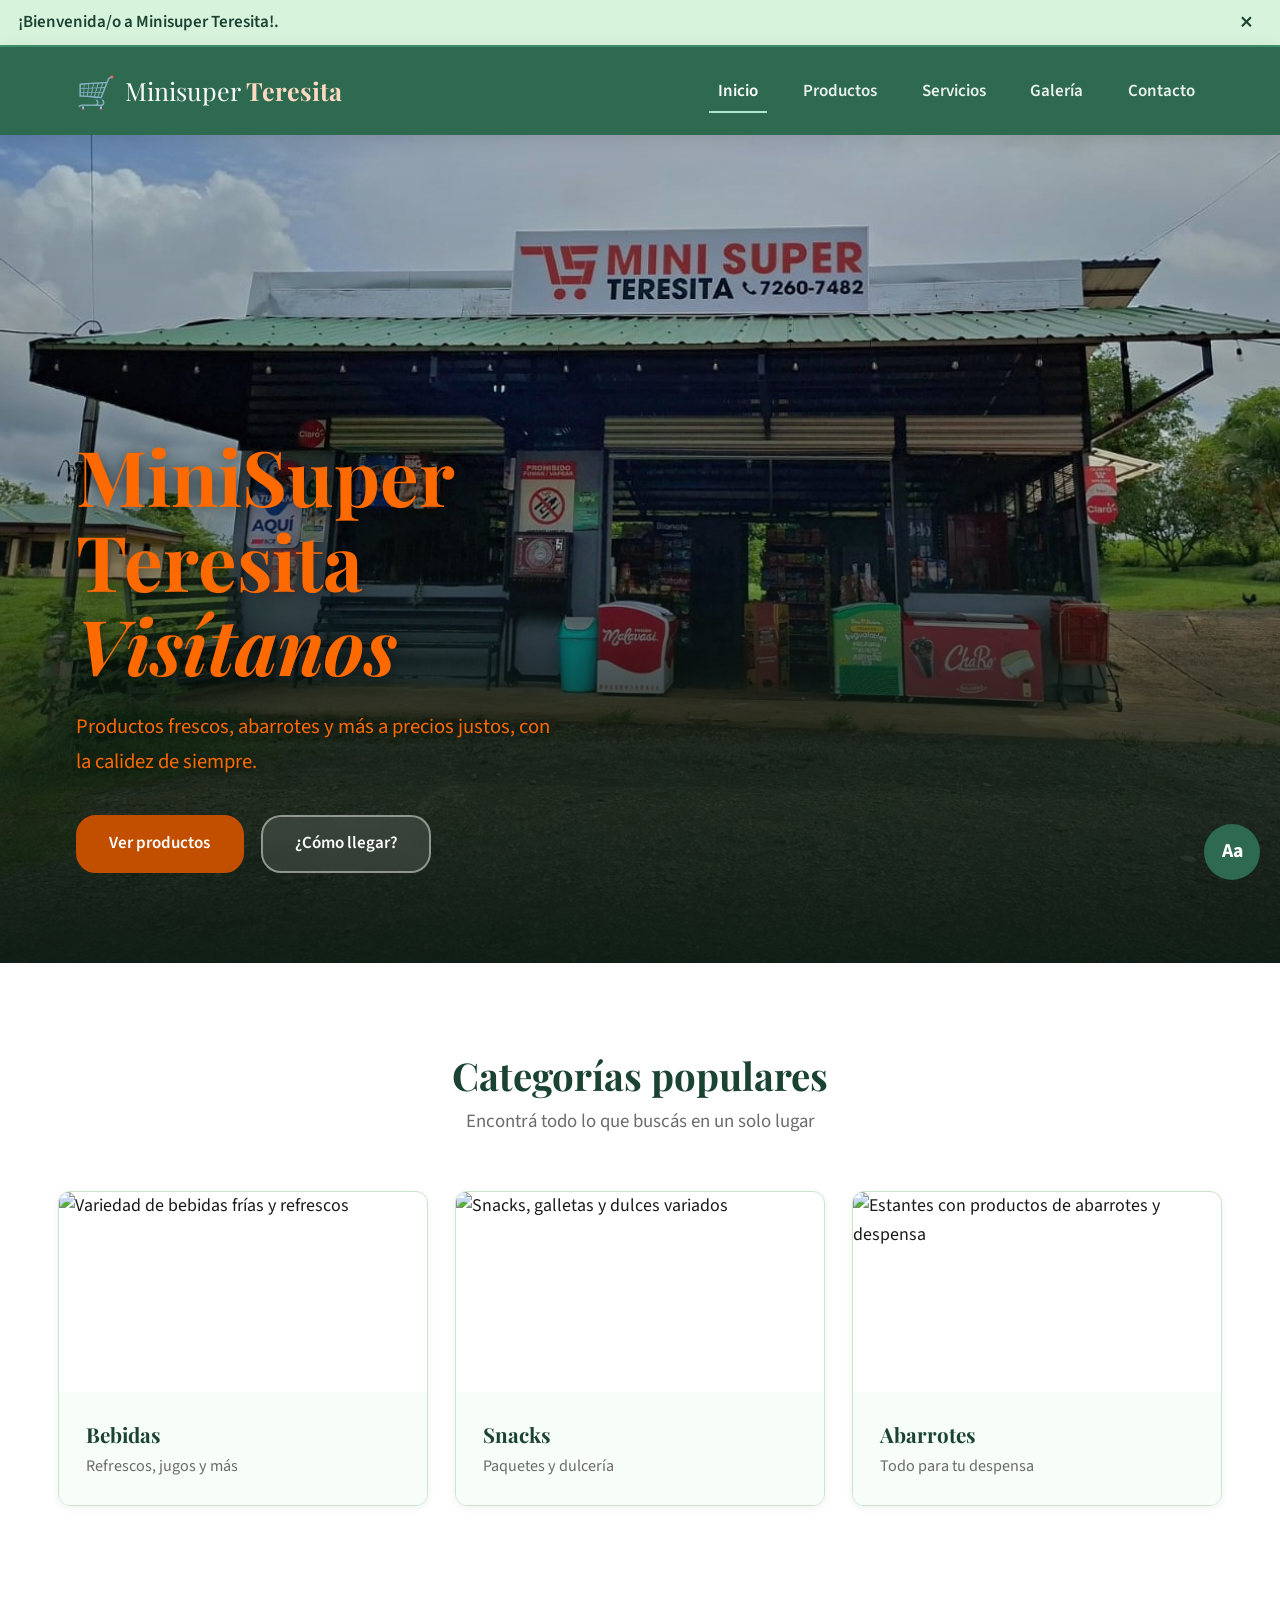
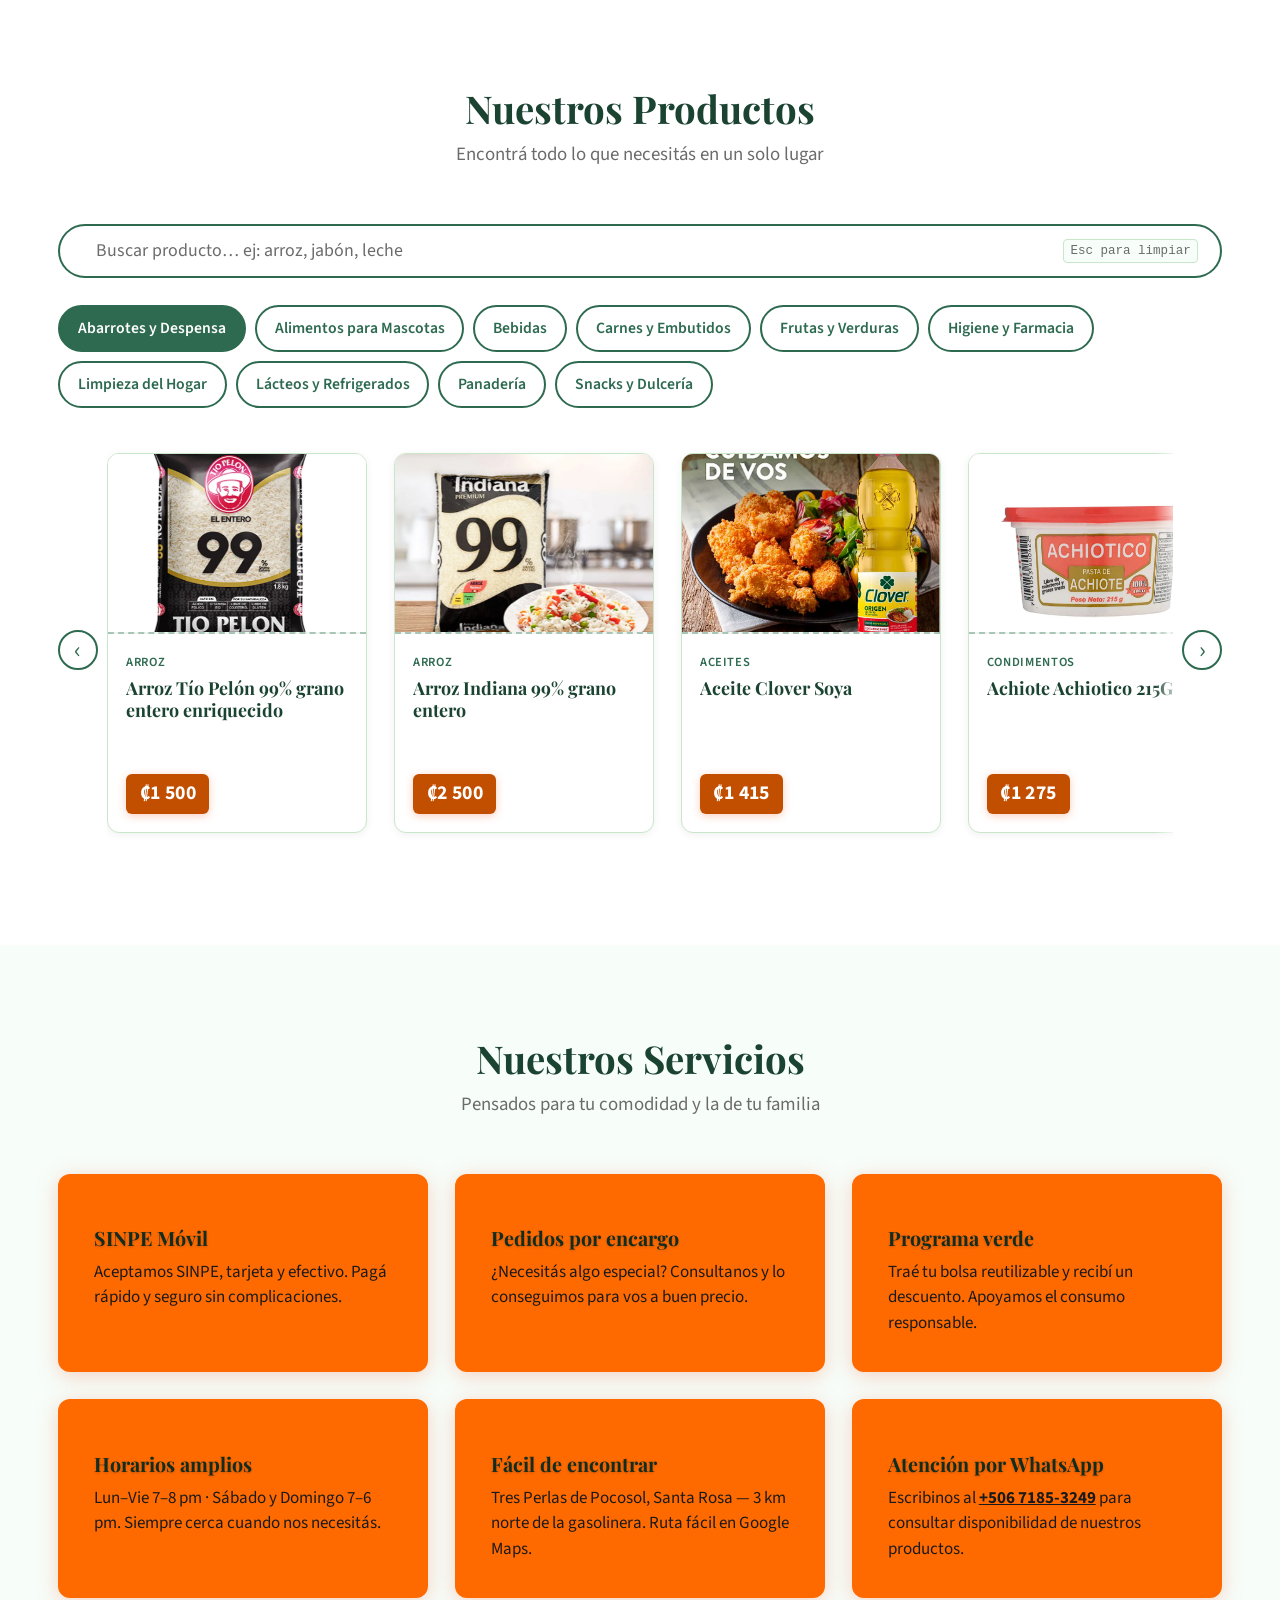
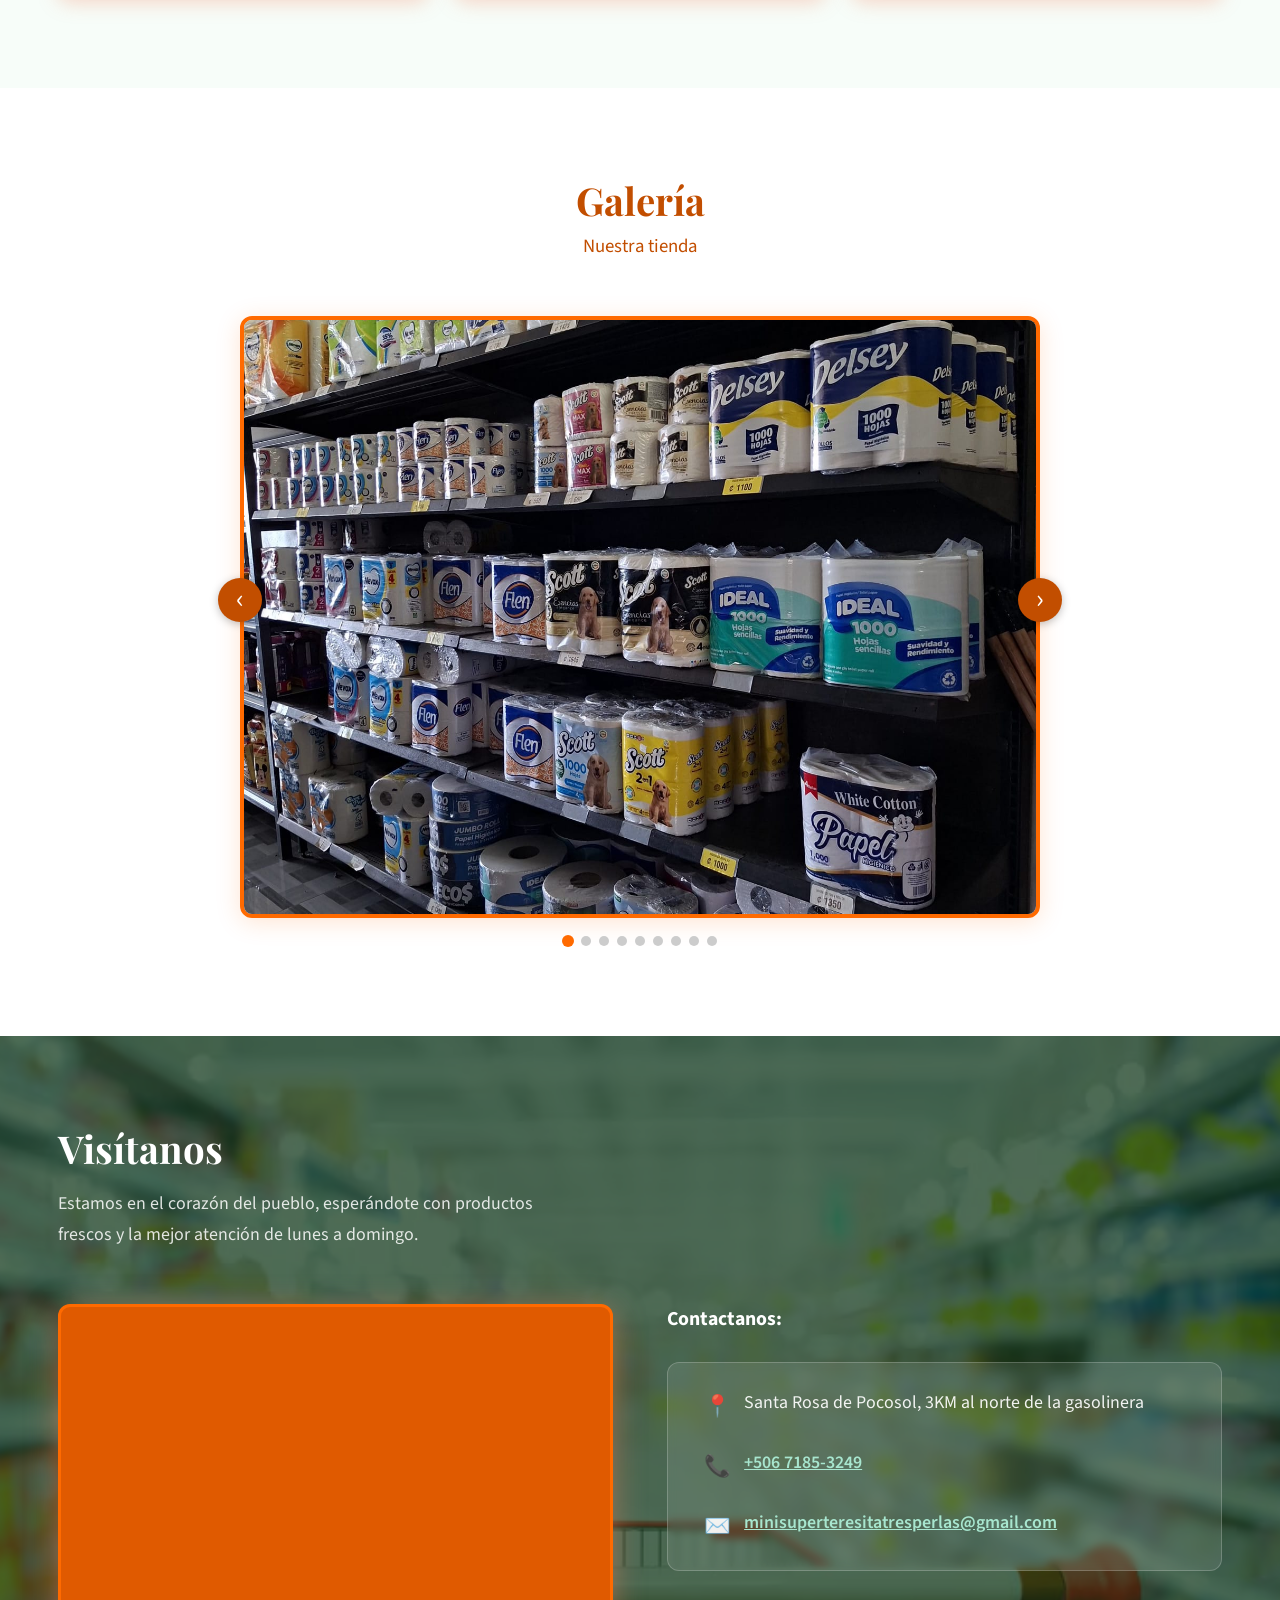
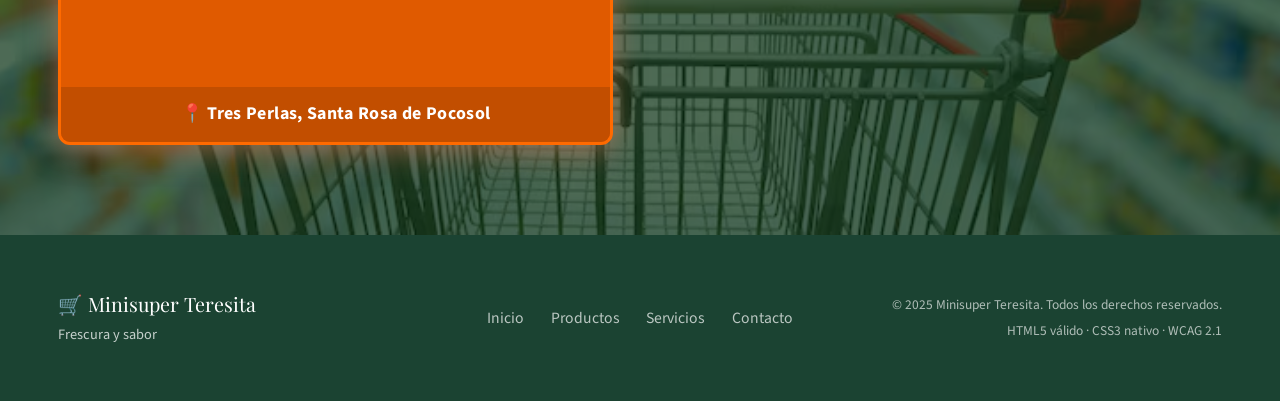
==== commit f3b5ed05: "Feat: se modificaron textos dentro del html" ====
--- a/index.html
+++ b/index.html
@@ -5,7 +5,7 @@
   <meta name="viewport" content="width=device-width, initial-scale=1.0">
   <meta name="description" content="Minisuper Teresita – Tu tienda de confianza con productos frescos, abarrotes y más al mejor precio en Pocosol, Santa Rosa.">
   <meta name="theme-color" content="#2d6a4f">
-  <title>Minisuper Teresita – Frescura y sabor de barrio</title>
+  <title>Minisuper Teresita – Frescura y sabor</title>
 
   <link rel="preconnect" href="https://fonts.googleapis.com">
   <link rel="preconnect" href="https://fonts.gstatic.com" crossorigin>
@@ -48,7 +48,7 @@
   </div>
 
   <div id="welcome-banner" class="welcome-banner" role="alert" aria-live="polite" aria-atomic="true">
-    <p>¡Bienvenida/o a Minisuper Teresita!  Revisá nuestras ofertas de hoy.</p>
+    <p>¡Bienvenida/o a Minisuper Teresita!.</p>
     <button id="close-banner" class="banner-close" aria-label="Cerrar mensaje de bienvenida">×</button>
   </div>
 
@@ -91,10 +91,10 @@
         <div class="hero-content">
           <h1 id="hero-titulo" class="hero-title">
             MiniSuper Teresita<br>
-            <em>Visitanos</em>
+            <em>Visítanos</em>
           </h1>
           <p class="hero-subtitle">
-            Productos frescos, abarrotes y ferretería
+            Productos frescos, abarrotes y más
             a precios justos, con la calidez de siempre.
           </p>
           <div class="hero-ctas">
@@ -132,7 +132,7 @@
             <div class="cat-info">
               <span class="cat-icon" aria-hidden="true"></span>
               <h3>Snacks</h3>
-              <p>Paquetes, galletas y dulcería</p>
+              <p>Paquetes y dulcería</p>
             </div>
           </a>
           <a href="#productos" class="cat-card" data-jump="abarrotes-y-despensa" aria-label="Ir a Abarrotes y Despensa">
@@ -228,7 +228,7 @@
       <div class="container">
         <header class="section-header">
           <h2 id="galeria-titulo" class="section-title">Galería</h2>
-          <p class="section-subtitle">Momentos de nuestra tienda</p>
+          <p class="section-subtitle">Nuestra tienda</p>
         </header>
         <div class="galeria-carrusel-wrapper">
           <div class="galeria-carrusel" id="galeriaCarrusel" role="region" aria-label="Carrusel de galería">
@@ -274,7 +274,7 @@
       <div class="container">
         <div class="contacto-header">
           <div>
-            <h2 id="contacto-titulo" class="section-title light">Visitanos</h2>
+            <h2 id="contacto-titulo" class="section-title light">Visítanos</h2>
             <p class="contacto-desc">
               Estamos en el corazón del pueblo, esperándote con productos frescos
               y la mejor atención de lunes a domingo.
@@ -306,7 +306,7 @@
               <ul class="contacto-panel-lista">
                 <li>
                   <span class="contacto-panel-icono" aria-hidden="true">📍</span>
-                  <span>Pocosol, Santa Rosa, 3KM al norte de la gasolinera</span>
+                  <span>Santa Rosa de Pocosol, 3KM al norte de la gasolinera</span>
                 </li>
                 <li>
                   <span class="contacto-panel-icono" aria-hidden="true">📞</span>
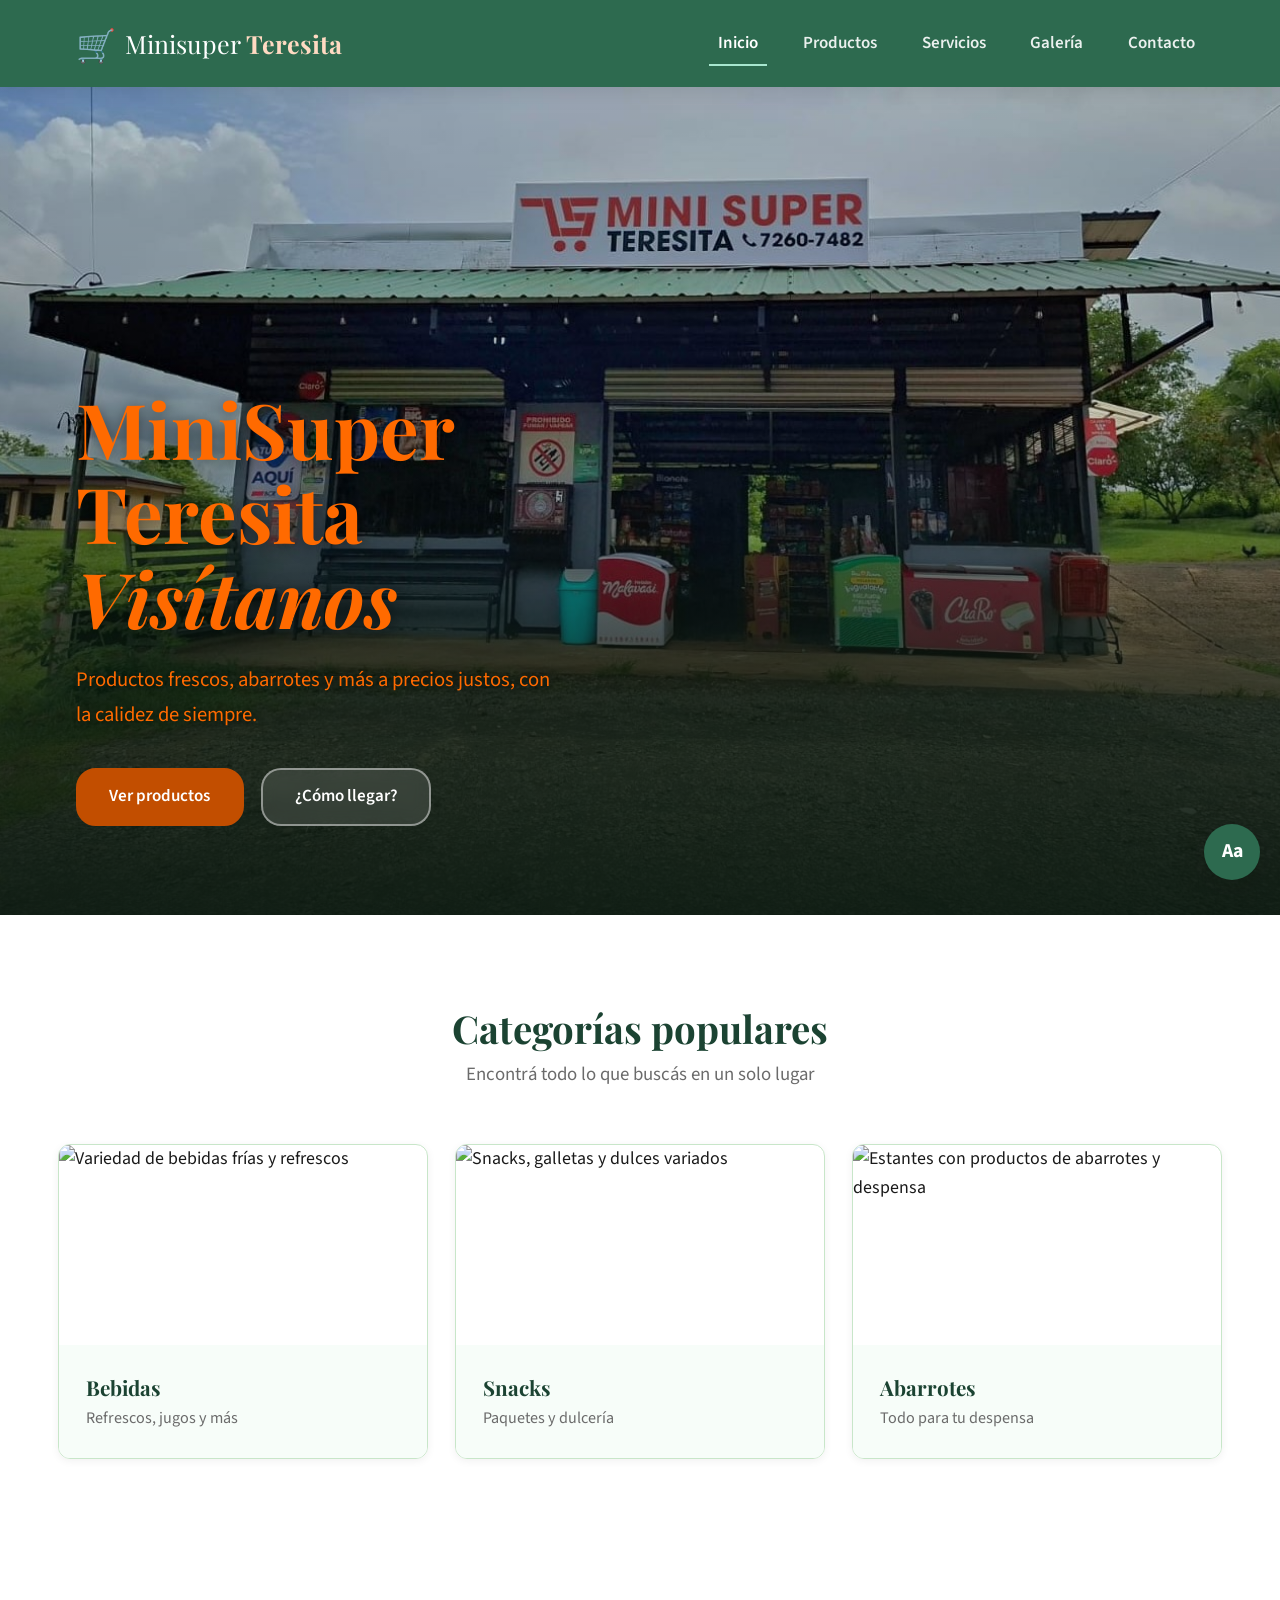
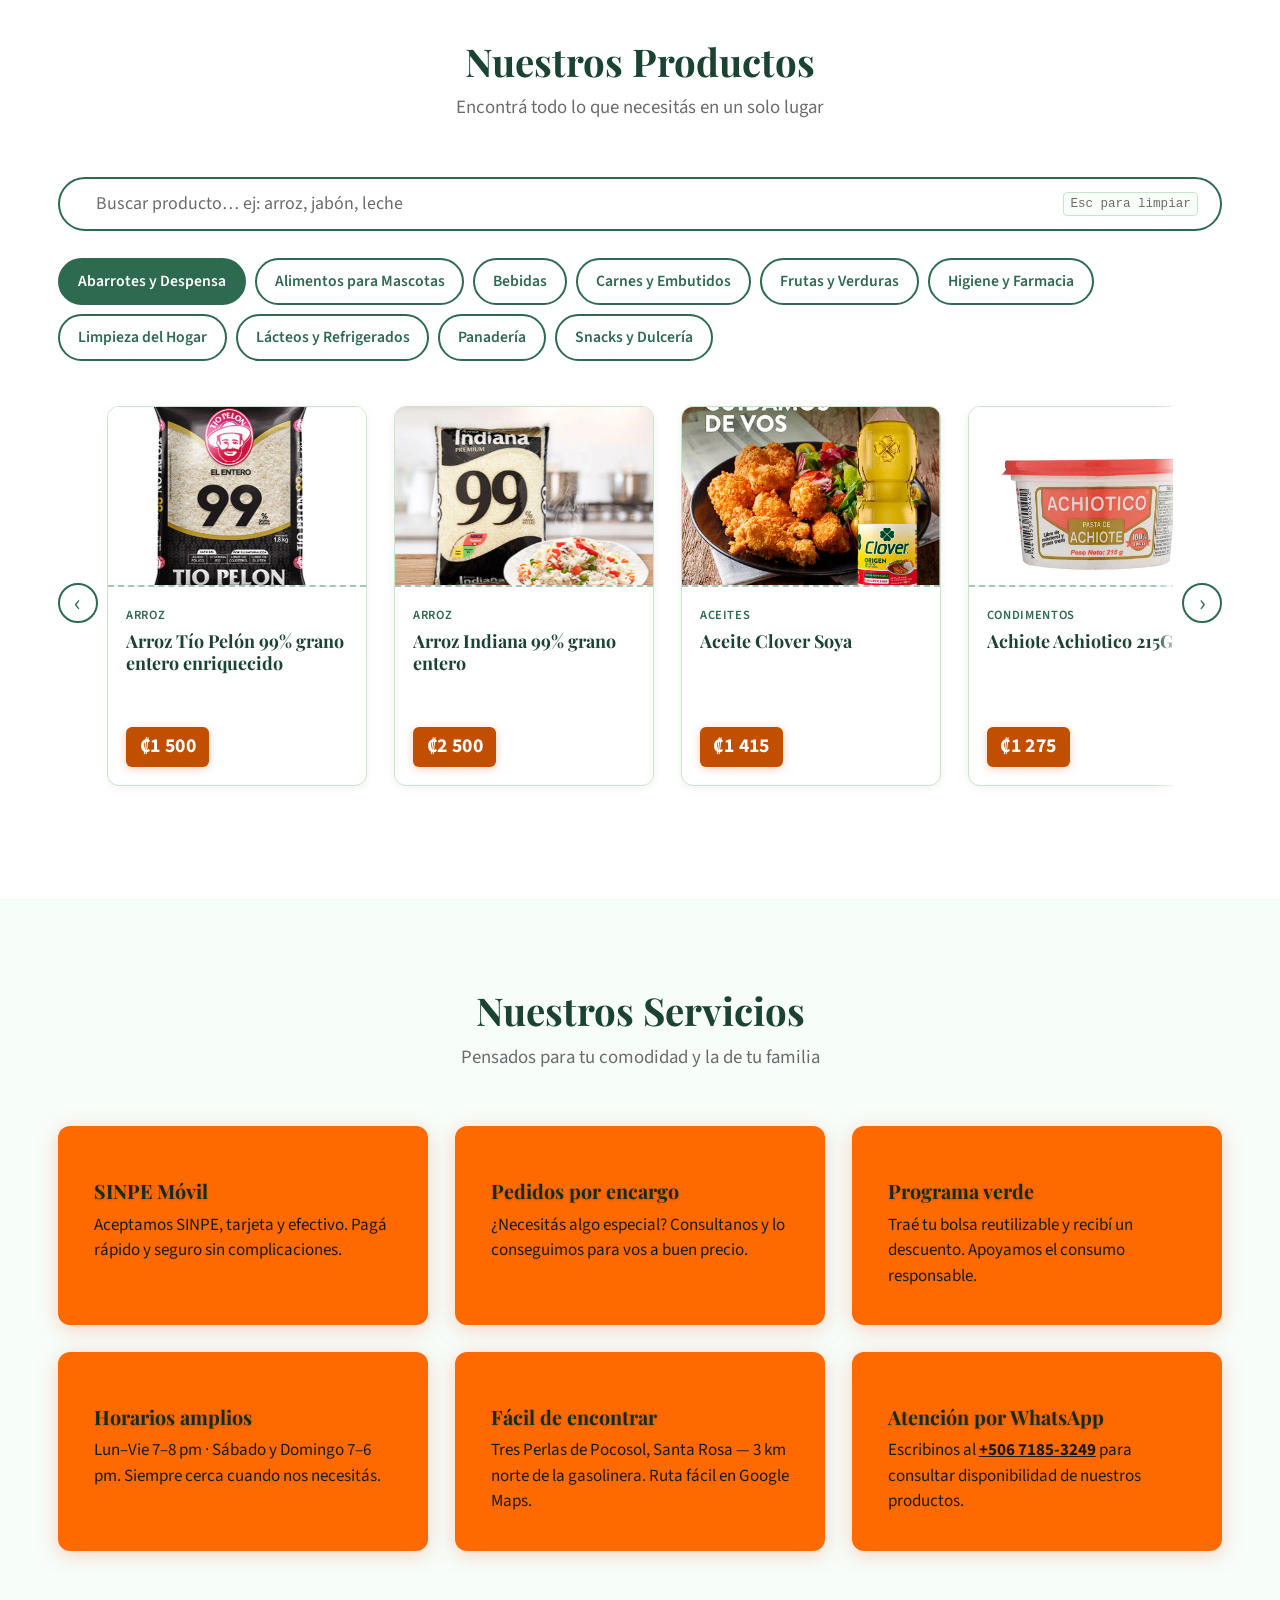
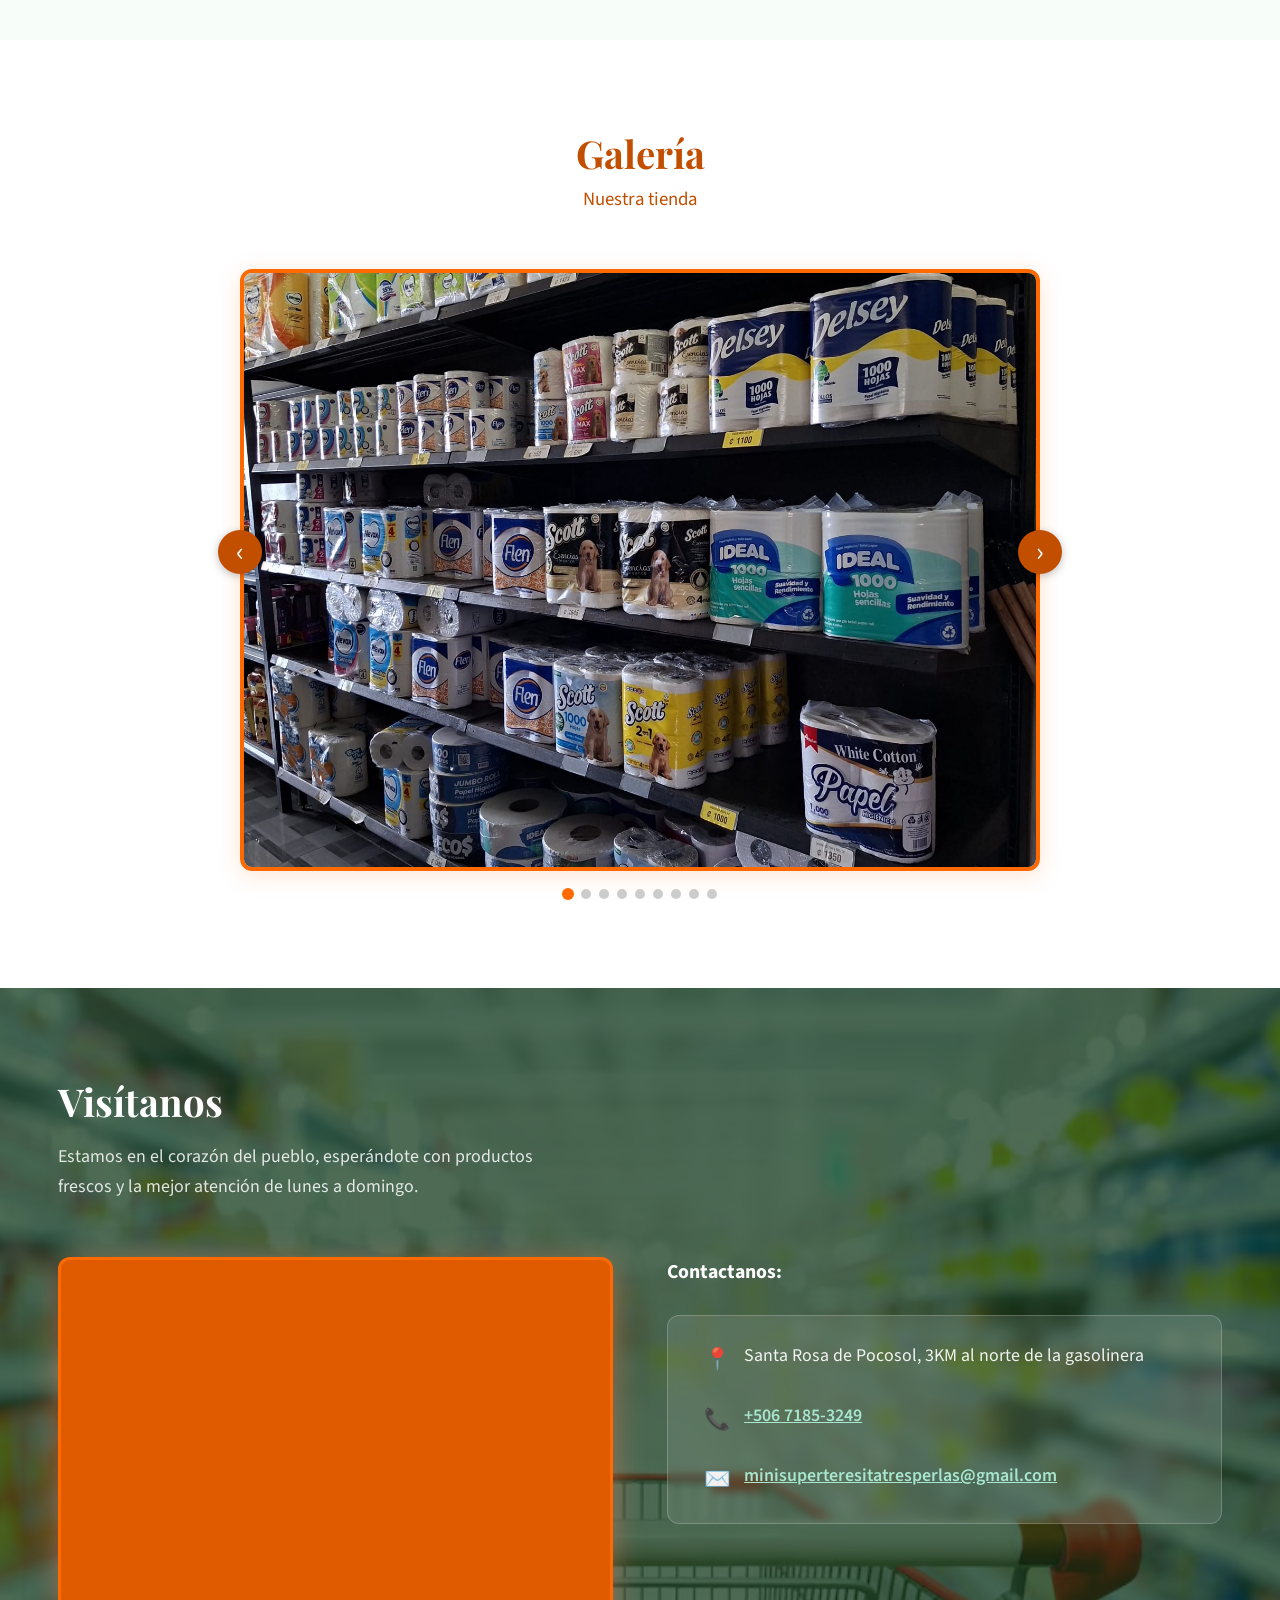
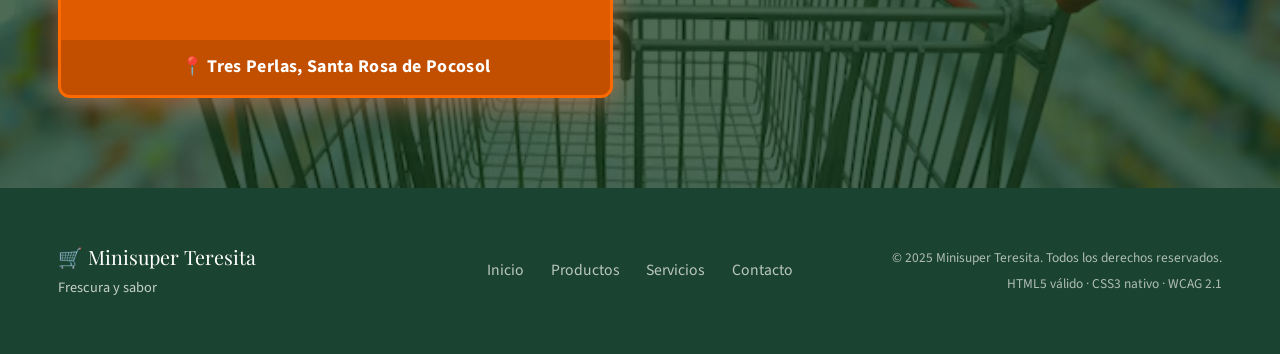
==== commit a2f623d3: "feat: modifique el css, html y el js" ====
--- a/index.html
+++ b/index.html
@@ -45,11 +45,6 @@
       </div>
 
     </div>
-  </div>
-
-  <div id="welcome-banner" class="welcome-banner" role="alert" aria-live="polite" aria-atomic="true">
-    <p>¡Bienvenida/o a Minisuper Teresita!.</p>
-    <button id="close-banner" class="banner-close" aria-label="Cerrar mensaje de bienvenida">×</button>
   </div>
 
   <header class="site-header">
--- a/css/styles.css
+++ b/css/styles.css
@@ -129,46 +129,6 @@
    5. CONTENEDOR
    ===================================================================== */
 .container { width: 100%; max-width: 1200px; margin: 0 auto; padding: 0 var(--space-sm); }
-
-
-/* =====================================================================
-   6. BANNER DE BIENVENIDA
-   ===================================================================== */
-.welcome-banner {
-  background: var(--color-verde-suave);
-  border-bottom: 2px solid var(--color-verde-claro);
-  padding: var(--space-xs) var(--space-sm);
-  display: flex;
-  align-items: center;
-  justify-content: space-between;
-  gap: var(--space-sm);
-  font-size: 0.95rem;
-  color: var(--color-verde-oscuro);
-  font-weight: 600;
-  transition: opacity 300ms ease, max-height 300ms ease;
-  max-height: 200px;
-  overflow: hidden;
-}
-.welcome-banner.is-closing {
-  opacity: 0;
-  max-height: 0;
-  padding-top: 0;
-  padding-bottom: 0;
-}
-.welcome-banner.hidden { display: none; }
-
-.banner-close {
-  background: transparent;
-  border: none;
-  cursor: pointer;
-  font-size: 1.4rem;
-  color: var(--color-verde-oscuro);
-  line-height: 1;
-  padding: 0 var(--space-xs);
-  border-radius: 50%;
-  transition: background-color var(--transition-fast);
-}
-.banner-close:hover { background-color: var(--color-verde-claro); color: #fff; }
 
 
 /* =====================================================================
@@ -928,8 +888,6 @@
 [data-theme="dark"] .section-title    { color: #a8e6cf; }
 [data-theme="dark"] .section-subtitle { color: #81c784; }
 
-[data-theme="dark"] .welcome-banner   { background: #132218; border-color: var(--color-verde-claro); color: #a8e6cf; }
-
 [data-theme="dark"] .producto-card    { background: var(--bg-card); border-color: var(--border-color); }
 [data-theme="dark"] .card-title       { color: #e8f5e9; }
 [data-theme="dark"] .card-subcat      { color: #81c784; }
